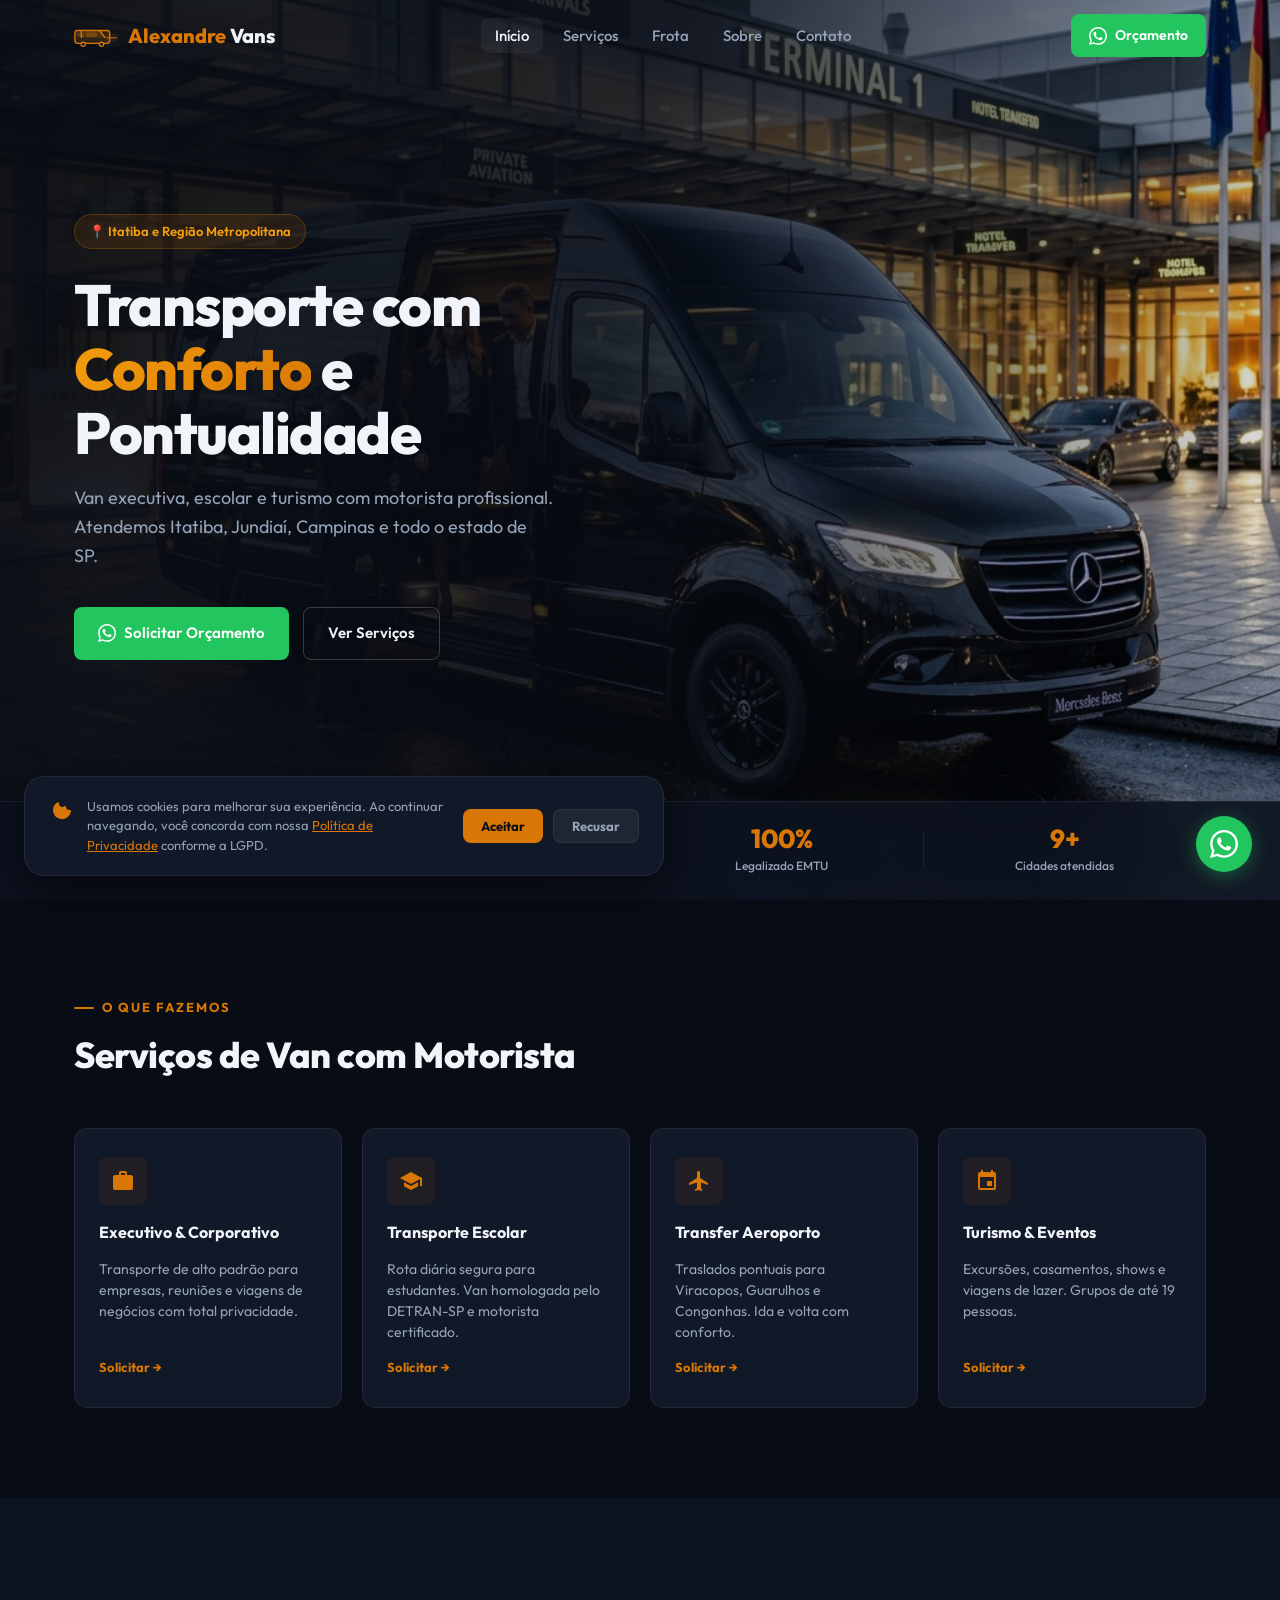
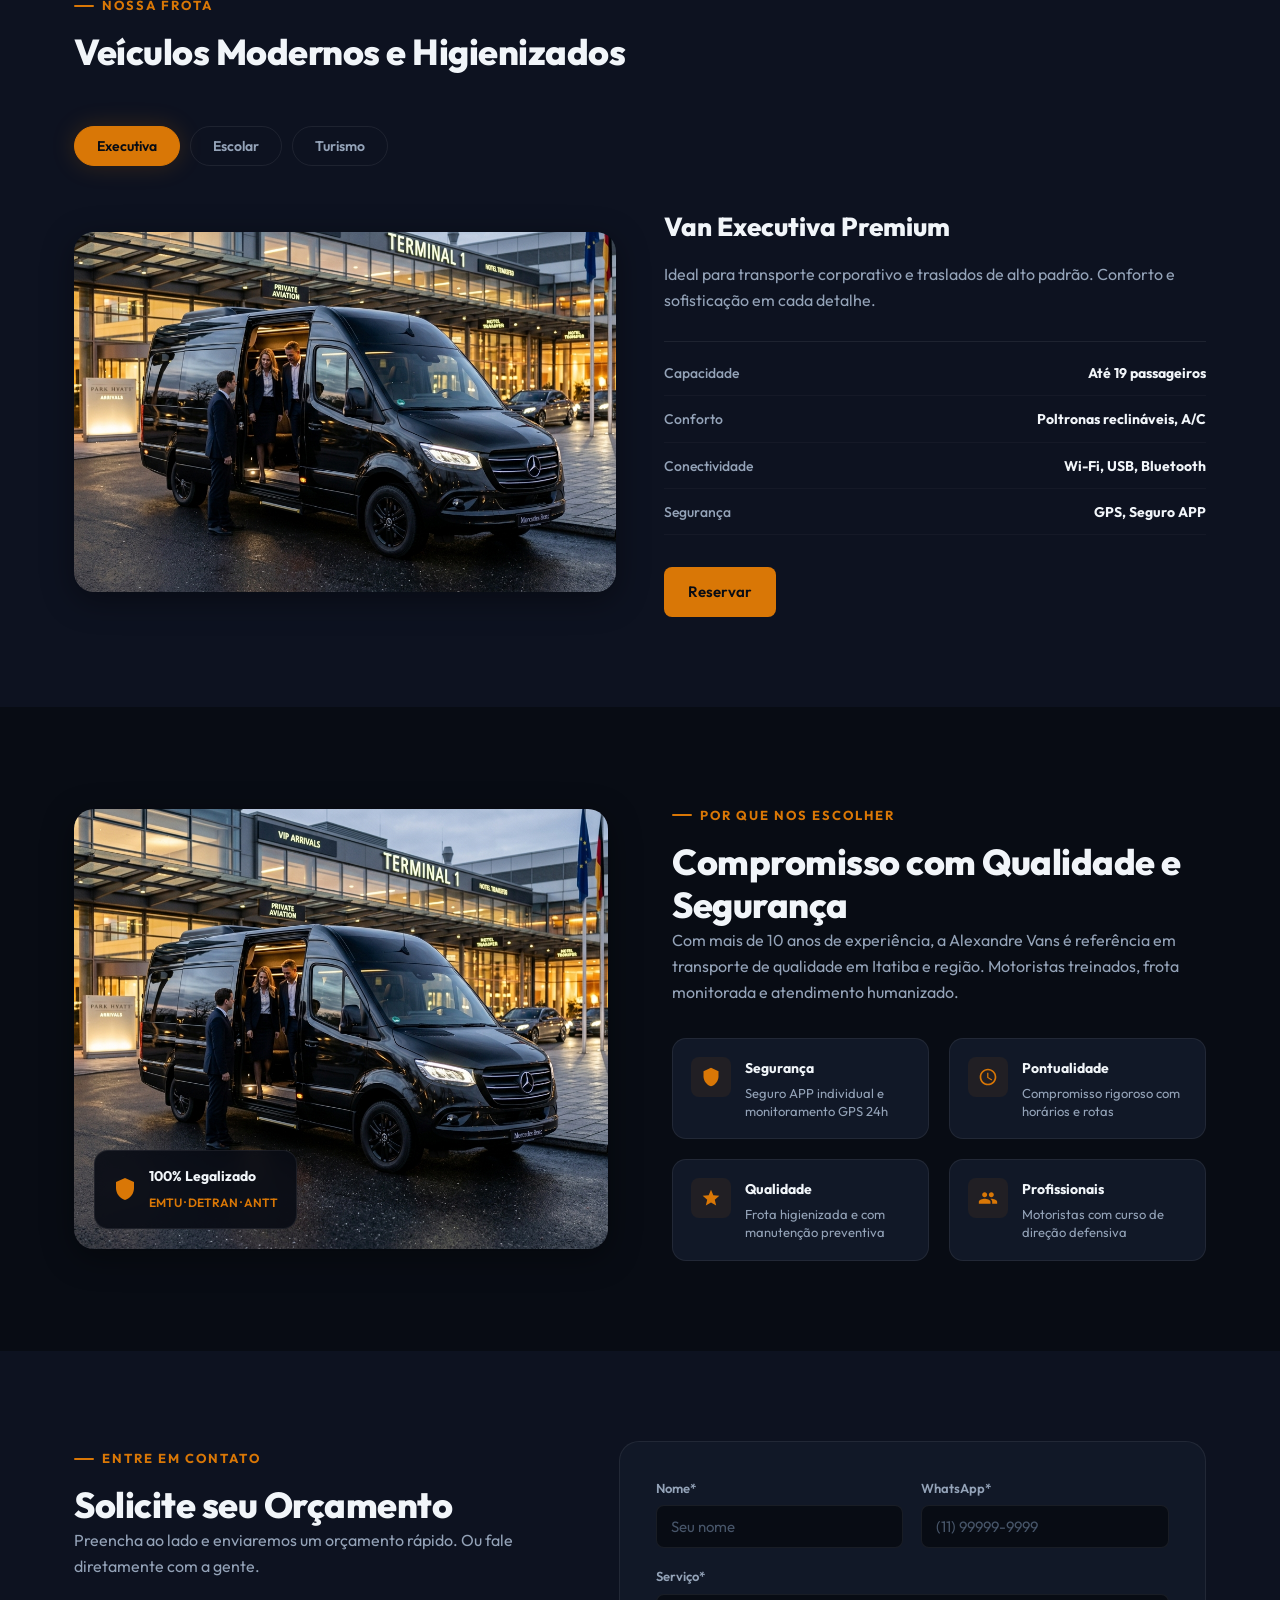
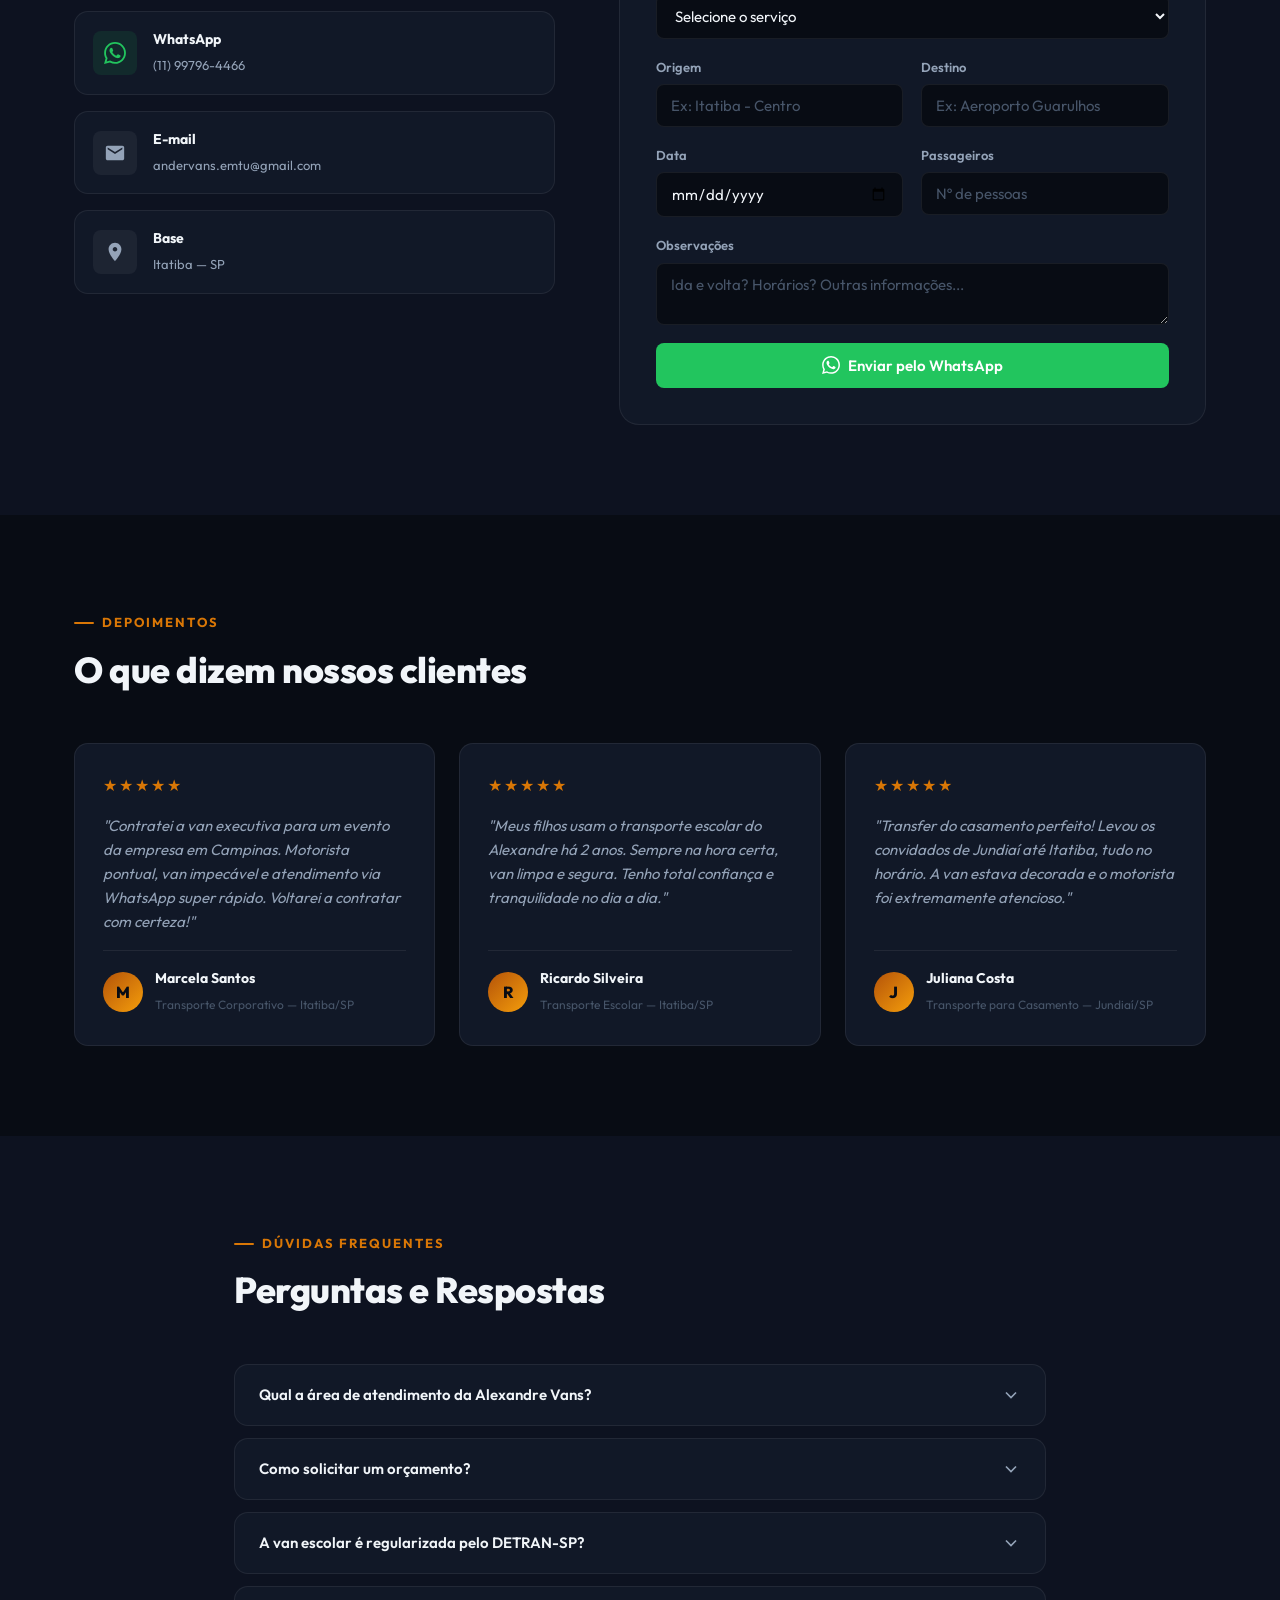
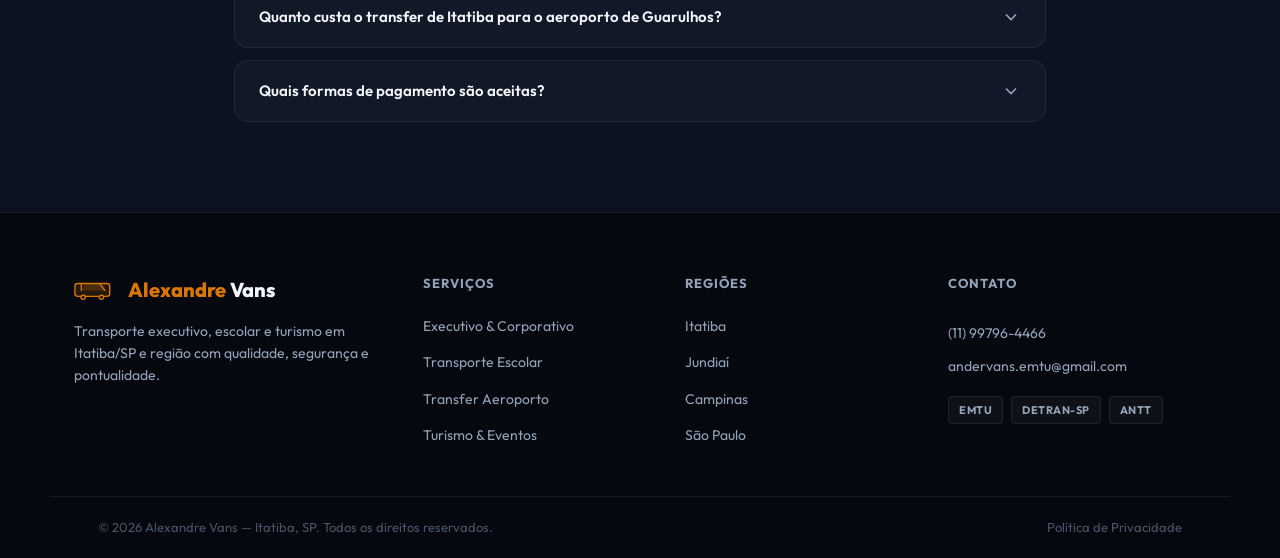
==== index.html @ 9be7e121 "feat: launch Alexandre Vans website - Premium dark design with glassmorphism header - Mobile drawer " ====
<!DOCTYPE html>
<html lang="pt-BR">
<head>
    <meta charset="UTF-8">
    <meta name="viewport" content="width=device-width, initial-scale=1.0">
    <meta name="description" content="Aluguel de vans em Itatiba SP com motorista. Transporte executivo, traslados para aeroportos, eventos e transporte escolar. Pontualidade e segurança garantidas. Orçamento via WhatsApp!">
    <meta name="keywords" content="aluguel de vans itatiba, transporte executivo itatiba, van escolar itatiba, traslado aeroporto itatiba, fretamento vans itatiba sp, van para eventos itatiba, transporte universitário itatiba">
    <meta name="author" content="Alexandre Vans - Itatiba SP">
    <meta name="robots" content="index, follow">
    <meta name="theme-color" content="#0b0f19">

    <!-- Favicon -->
    <link rel="icon" type="image/svg+xml" href="favicon.svg">
    <link rel="alternate icon" href="favicon.svg">
    <link rel="apple-touch-icon" href="favicon.svg">

    <!-- Canonical -->
    <link rel="canonical" href="https://www.alexandrevans.com.br/">

    <!-- Open Graph -->
    <meta property="og:type" content="website">
    <meta property="og:url" content="https://www.alexandrevans.com.br/">
    <meta property="og:title" content="Alexandre Vans | Transporte Executivo, Escolar e Turismo em Itatiba SP">
    <meta property="og:description" content="Aluguel de vans com motorista em Itatiba e região. Executivo, escolar e turismo. Frota moderna, pontualidade e total segurança.">
    <meta property="og:image" content="https://www.alexandrevans.com.br/images/van_executiva.png">
    <meta property="og:locale" content="pt_BR">

    <!-- Twitter Card -->
    <meta name="twitter:card" content="summary_large_image">
    <meta name="twitter:title" content="Alexandre Vans | Transporte em Itatiba SP">
    <meta name="twitter:description" content="Aluguel de vans com motorista para executivo, escolar e turismo em Itatiba/SP.">
    <meta name="twitter:image" content="https://www.alexandrevans.com.br/images/van_executiva.png">

    <title>Alexandre Vans | Transporte Executivo, Escolar e Turismo em Itatiba SP</title>

    <!-- Google Fonts -->
    <link rel="preconnect" href="https://fonts.googleapis.com">
    <link rel="preconnect" href="https://fonts.gstatic.com" crossorigin>
    <link href="https://fonts.googleapis.com/css2?family=Outfit:wght@300;400;500;600;700;800&display=swap" rel="stylesheet">

    <link rel="stylesheet" href="style.css">

    <!-- SEO: LocalBusiness + Service Schema -->
    <script type="application/ld+json">
    {
      "@context": "https://schema.org",
      "@graph": [
        {
          "@type": "LocalBusiness",
          "@id": "https://www.alexandrevans.com.br/#business",
          "name": "Alexandre Vans",
          "legalName": "Alexandre Vans - Transporte Executivo e Escolar",
          "image": "https://www.alexandrevans.com.br/images/van_executiva.png",
          "logo": "https://www.alexandrevans.com.br/images/van_executiva.png",
          "telephone": "+5511997964466",
          "email": "andervans.emtu@gmail.com",
          "url": "https://www.alexandrevans.com.br",
          "priceRange": "$$",
          "currenciesAccepted": "BRL",
          "paymentAccepted": "Cash, PIX, Credit Card",
          "address": {
            "@type": "PostalAddress",
            "streetAddress": "Centro",
            "addressLocality": "Itatiba",
            "addressRegion": "SP",
            "postalCode": "13250-000",
            "addressCountry": "BR"
          },
          "geo": {
            "@type": "GeoCoordinates",
            "latitude": -23.0039,
            "longitude": -46.8407
          },
          "openingHoursSpecification": [{
            "@type": "OpeningHoursSpecification",
            "dayOfWeek": ["Monday","Tuesday","Wednesday","Thursday","Friday","Saturday","Sunday"],
            "opens": "00:00",
            "closes": "23:59"
          }],
          "areaServed": [
            {"@type": "City", "name": "Itatiba", "sameAs": "https://www.wikidata.org/wiki/Q1145174"},
            {"@type": "City", "name": "Jundiaí"},
            {"@type": "City", "name": "Louveira"},
            {"@type": "City", "name": "Vinhedo"},
            {"@type": "City", "name": "Valinhos"},
            {"@type": "City", "name": "Campinas"},
            {"@type": "City", "name": "Atibaia"},
            {"@type": "City", "name": "Bragança Paulista"},
            {"@type": "City", "name": "São Paulo"}
          ],
          "hasOfferCatalog": {
            "@type": "OfferCatalog",
            "name": "Serviços de Van com Motorista",
            "itemListElement": [
              {"@type": "Offer", "itemOffered": {"@type": "Service", "name": "Transporte Executivo e Corporativo em Itatiba SP"}},
              {"@type": "Offer", "itemOffered": {"@type": "Service", "name": "Transporte Escolar em Itatiba SP"}},
              {"@type": "Offer", "itemOffered": {"@type": "Service", "name": "Transfer para Aeroporto Viracopos, Guarulhos e Congonhas"}},
              {"@type": "Offer", "itemOffered": {"@type": "Service", "name": "Fretamento de Van para Turismo e Excursões"}},
              {"@type": "Offer", "itemOffered": {"@type": "Service", "name": "Van para Eventos, Shows e Casamentos"}}
            ]
          },
          "description": "Alexandre Vans oferece aluguel de vans com motorista em Itatiba/SP e região. Especializado em transporte executivo corporativo, transporte escolar, traslados para aeroportos de Viracopos, Guarulhos e Congonhas, turismo e eventos.",
          "sameAs": [
            "https://www.instagram.com/alexandrevans",
            "https://wa.me/5511997964466"
          ]
        },
        {
          "@type": "FAQPage",
          "mainEntity": [
            {
              "@type": "Question",
              "name": "Qual a área de atendimento da Alexandre Vans?",
              "acceptedAnswer": {"@type": "Answer", "text": "Atendemos Itatiba, Jundiaí, Louveira, Vinhedo, Valinhos, Campinas, Atibaia, Bragança Paulista, São Paulo e região metropolitana."}
            },
            {
              "@type": "Question",
              "name": "Como solicitar orçamento para aluguel de van em Itatiba?",
              "acceptedAnswer": {"@type": "Answer", "text": "Você pode solicitar um orçamento diretamente pelo WhatsApp (11) 99796-4466 ou pelo formulário do site, disponível 24 horas por dia."}
            },
            {
              "@type": "Question",
              "name": "A Alexandre Vans oferece transporte escolar em Itatiba?",
              "acceptedAnswer": {"@type": "Answer", "text": "Sim, oferecemos transporte escolar diário em Itatiba com vans homologadas pelo DETRAN-SP e motoristas certificados para condução de escolares."}
            }
          ]
        }
      ]
    }
    </script>
</head>
<body>

    <!-- Header -->
    <header class="header" id="header">
        <div class="container header-container">

            <!-- Logo com ícone de van -->
            <a href="#inicio" class="logo" id="logo-link">
                <svg class="logo-van-icon" viewBox="0 0 48 24" fill="none" xmlns="http://www.w3.org/2000/svg">
                    <rect x="1" y="6" width="38" height="14" rx="3" fill="currentColor" opacity="0.15"/>
                    <rect x="1" y="6" width="38" height="14" rx="3" stroke="currentColor" stroke-width="1.5"/>
                    <path d="M28 6L34 14H8L12 6H28Z" fill="currentColor" opacity="0.2"/>
                    <path d="M28 6L34 14" stroke="currentColor" stroke-width="1.5"/>
                    <line x1="8" y1="14" x2="8" y2="6" stroke="currentColor" stroke-width="1.5"/>
                    <rect x="3" y="8" width="8" height="5" rx="1" fill="currentColor" opacity="0.3"/>
                    <rect x="13" y="8" width="12" height="5" rx="1" fill="currentColor" opacity="0.3"/>
                    <circle cx="10" cy="21" r="3" fill="currentColor"/>
                    <circle cx="10" cy="21" r="1.5" fill="#0b0f19"/>
                    <circle cx="30" cy="21" r="3" fill="currentColor"/>
                    <circle cx="30" cy="21" r="1.5" fill="#0b0f19"/>
                    <rect x="35" y="10" width="12" height="8" rx="2" fill="currentColor" opacity="0.1" stroke="currentColor" stroke-width="1.5"/>
                    <path d="M35 14h12" stroke="currentColor" stroke-width="1"/>
                </svg>
                <span class="logo-text"><span class="logo-accent">Alexandre</span> Vans</span>
            </a>

            <!-- Desktop Nav -->
            <nav class="nav" id="main-nav" aria-label="Navegação principal">
                <ul class="nav-list">
                    <li><a href="#inicio" class="nav-link">Início</a></li>
                    <li><a href="#servicos" class="nav-link">Serviços</a></li>
                    <li><a href="#frota" class="nav-link">Frota</a></li>
                    <li><a href="#sobre" class="nav-link">Sobre</a></li>
                    <li><a href="#contato" class="nav-link">Contato</a></li>
                </ul>
            </nav>

            <div class="header-actions">
                <a href="https://wa.me/5511997964466" class="btn btn-whatsapp header-whatsapp" target="_blank" rel="noopener">
                    <svg viewBox="0 0 24 24" fill="currentColor"><path d="M.057 24l1.687-6.163c-1.041-1.804-1.588-3.849-1.587-5.946.003-6.556 5.338-11.891 11.893-11.891 3.181.001 6.167 1.24 8.413 3.488 2.245 2.248 3.481 5.236 3.48 8.414-.003 6.557-5.338 11.892-11.893 11.892-1.99-.001-3.951-.5-5.688-1.448L.057 24zm6.597-3.807c1.676.995 3.276 1.591 5.392 1.592 5.448 0 9.886-4.434 9.889-9.885.002-5.462-4.415-9.89-9.881-9.892-5.452 0-9.887 4.434-9.889 9.884-.001 2.225.651 3.891 1.746 5.634l-.999 3.648 3.742-.981zm11.387-5.464c-.074-.124-.272-.198-.57-.347-.297-.149-1.758-.868-2.031-.967-.272-.099-.47-.149-.669.149-.198.297-.768.967-.941 1.165-.173.198-.347.223-.644.074-.297-.149-1.255-.462-2.39-1.475-.883-.788-1.48-1.761-1.653-2.059-.173-.297-.018-.458.13-.606.134-.133.297-.347.446-.521.151-.172.2-.296.3-.495.099-.198.05-.372-.025-.521-.075-.148-.669-1.611-.916-2.206-.242-.579-.487-.501-.669-.51l-.57-.01c-.198 0-.52.074-.792.372s-1.04 1.016-1.04 2.479 1.065 2.876 1.213 3.074c.149.198 2.095 3.2 5.076 4.487.709.306 1.263.489 1.694.626.712.226 1.36.194 1.872.118.571-.085 1.758-.719 2.006-1.413.248-.695.248-1.29.173-1.414z"/></svg>
                    Orçamento
                </a>
                <button class="menu-toggle" id="menu-toggle" aria-label="Abrir menu" aria-expanded="false">
                    <span></span><span></span><span></span>
                </button>
            </div>
        </div>
    </header>

    <!-- Mobile Nav Drawer -->
    <div class="mobile-nav-drawer" id="mobile-drawer" aria-hidden="true">
        <div class="mobile-nav-inner">
            <div class="mobile-nav-header">
                <span class="logo-text"><span class="logo-accent">Alexandre</span> Vans</span>
                <button class="drawer-close" id="drawer-close" aria-label="Fechar menu">
                    <svg viewBox="0 0 24 24" fill="none" stroke="currentColor" stroke-width="2"><path d="M18 6L6 18M6 6l12 12"/></svg>
                </button>
            </div>
            <nav>
                <ul class="mobile-nav-list">
                    <li><a href="#inicio" class="mobile-nav-link">Início</a></li>
                    <li><a href="#servicos" class="mobile-nav-link">Serviços</a></li>
                    <li><a href="#frota" class="mobile-nav-link">Frota</a></li>
                    <li><a href="#sobre" class="mobile-nav-link">Sobre</a></li>
                    <li><a href="#contato" class="mobile-nav-link">Contato</a></li>
                </ul>
            </nav>
            <a href="https://wa.me/5511997964466" class="btn btn-whatsapp mobile-whatsapp-btn" target="_blank" rel="noopener">
                <svg viewBox="0 0 24 24" fill="currentColor"><path d="M.057 24l1.687-6.163c-1.041-1.804-1.588-3.849-1.587-5.946.003-6.556 5.338-11.891 11.893-11.891 3.181.001 6.167 1.24 8.413 3.488 2.245 2.248 3.481 5.236 3.48 8.414-.003 6.557-5.338 11.892-11.893 11.892-1.99-.001-3.951-.5-5.688-1.448L.057 24zm6.597-3.807c1.676.995 3.276 1.591 5.392 1.592 5.448 0 9.886-4.434 9.889-9.885.002-5.462-4.415-9.89-9.881-9.892-5.452 0-9.887 4.434-9.889 9.884-.001 2.225.651 3.891 1.746 5.634l-.999 3.648 3.742-.981zm11.387-5.464c-.074-.124-.272-.198-.57-.347-.297-.149-1.758-.868-2.031-.967-.272-.099-.47-.149-.669.149-.198.297-.768.967-.941 1.165-.173.198-.347.223-.644.074-.297-.149-1.255-.462-2.39-1.475-.883-.788-1.48-1.761-1.653-2.059-.173-.297-.018-.458.13-.606.134-.133.297-.347.446-.521.151-.172.2-.296.3-.495.099-.198.05-.372-.025-.521-.075-.148-.669-1.611-.916-2.206-.242-.579-.487-.501-.669-.51l-.57-.01c-.198 0-.52.074-.792.372s-1.04 1.016-1.04 2.479 1.065 2.876 1.213 3.074c.149.198 2.095 3.2 5.076 4.487.709.306 1.263.489 1.694.626.712.226 1.36.194 1.872.118.571-.085 1.758-.719 2.006-1.413.248-.695.248-1.29.173-1.414z"/></svg>
                Falar no WhatsApp
            </a>
        </div>
    </div>
    <div class="mobile-nav-overlay" id="mobile-overlay"></div>

    <main>
        <!-- Hero -->
        <section id="inicio" class="hero-section">
            <div class="hero-bg-overlay"></div>
            <div class="container hero-container">
                <div class="hero-content reveal">
                    <span class="hero-badge">📍 Itatiba e Região Metropolitana</span>
                    <h1 class="hero-title">Transporte com <span class="highlight">Conforto</span> e Pontualidade</h1>
                    <p class="hero-subtitle">Van executiva, escolar e turismo com motorista profissional. Atendemos Itatiba, Jundiaí, Campinas e todo o estado de SP.</p>
                    <div class="hero-actions">
                        <a href="https://wa.me/5511997964466" class="btn btn-whatsapp" target="_blank" rel="noopener">
                            <svg viewBox="0 0 24 24" fill="currentColor"><path d="M.057 24l1.687-6.163c-1.041-1.804-1.588-3.849-1.587-5.946.003-6.556 5.338-11.891 11.893-11.891 3.181.001 6.167 1.24 8.413 3.488 2.245 2.248 3.481 5.236 3.48 8.414-.003 6.557-5.338 11.892-11.893 11.892-1.99-.001-3.951-.5-5.688-1.448L.057 24zm6.597-3.807c1.676.995 3.276 1.591 5.392 1.592 5.448 0 9.886-4.434 9.889-9.885.002-5.462-4.415-9.89-9.881-9.892-5.452 0-9.887 4.434-9.889 9.884-.001 2.225.651 3.891 1.746 5.634l-.999 3.648 3.742-.981zm11.387-5.464c-.074-.124-.272-.198-.57-.347-.297-.149-1.758-.868-2.031-.967-.272-.099-.47-.149-.669.149-.198.297-.768.967-.941 1.165-.173.198-.347.223-.644.074-.297-.149-1.255-.462-2.39-1.475-.883-.788-1.48-1.761-1.653-2.059-.173-.297-.018-.458.13-.606.134-.133.297-.347.446-.521.151-.172.2-.296.3-.495.099-.198.05-.372-.025-.521-.075-.148-.669-1.611-.916-2.206-.242-.579-.487-.501-.669-.51l-.57-.01c-.198 0-.52.074-.792.372s-1.04 1.016-1.04 2.479 1.065 2.876 1.213 3.074c.149.198 2.095 3.2 5.076 4.487.709.306 1.263.489 1.694.626.712.226 1.36.194 1.872.118.571-.085 1.758-.719 2.006-1.413.248-.695.248-1.29.173-1.414z"/></svg>
                            Solicitar Orçamento
                        </a>
                        <a href="#servicos" class="btn btn-outline">Ver Serviços</a>
                    </div>
                </div>
            </div>
            <!-- Stats Bar -->
            <div class="stats-bar">
                <div class="container stats-container">
                    <div class="stat-item">
                        <span class="stat-num">10+</span>
                        <span class="stat-label">Anos de experiência</span>
                    </div>
                    <div class="stat-divider"></div>
                    <div class="stat-item">
                        <span class="stat-num">24h</span>
                        <span class="stat-label">Atendimento</span>
                    </div>
                    <div class="stat-divider"></div>
                    <div class="stat-item">
                        <span class="stat-num">100%</span>
                        <span class="stat-label">Legalizado EMTU</span>
                    </div>
                    <div class="stat-divider"></div>
                    <div class="stat-item">
                        <span class="stat-num">9+</span>
                        <span class="stat-label">Cidades atendidas</span>
                    </div>
                </div>
            </div>
        </section>

        <!-- Services -->
        <section id="servicos" class="section-padding">
            <div class="container">
                <div class="section-header reveal">
                    <span class="section-tag">O que fazemos</span>
                    <h2 class="section-title">Serviços de Van com Motorista</h2>
                </div>
                <div class="services-grid">
                    <div class="service-card reveal">
                        <div class="service-icon">
                            <svg viewBox="0 0 24 24" fill="currentColor"><path d="M20 6h-4V4c0-1.11-.89-2-2-2h-4c-1.11 0-2 .89-2 2v2H4c-1.11 0-2 .89-2 2v11c0 1.11.89 2 2 2h16c1.11 0 2-.89 2-2V8c0-1.11-.89-2-2-2zm-6 0h-4V4h4v2z"/></svg>
                        </div>
                        <h3>Executivo &amp; Corporativo</h3>
                        <p>Transporte de alto padrão para empresas, reuniões e viagens de negócios com total privacidade.</p>
                        <a href="#contato" class="service-link" data-service="Executivo">Solicitar →</a>
                    </div>
                    <div class="service-card reveal" style="--delay: 0.1s">
                        <div class="service-icon">
                            <svg viewBox="0 0 24 24" fill="currentColor"><path d="M12 3L1 9l11 6 9-4.91V17h2V9L12 3zM5 13.18v4L12 21l7-3.82v-4L12 17l-7-3.82z"/></svg>
                        </div>
                        <h3>Transporte Escolar</h3>
                        <p>Rota diária segura para estudantes. Van homologada pelo DETRAN-SP e motorista certificado.</p>
                        <a href="#contato" class="service-link" data-service="Escolar">Solicitar →</a>
                    </div>
                    <div class="service-card reveal" style="--delay: 0.2s">
                        <div class="service-icon">
                            <svg viewBox="0 0 24 24" fill="currentColor"><path d="M21 16v-2l-8-5V3.5c0-.83-.67-1.5-1.5-1.5S10 2.67 10 3.5V9l-8 5v2l8-2.5V19l-2 1.5V22l3.5-1 3.5 1v-1.5L14 19v-5.5l7 2.5z"/></svg>
                        </div>
                        <h3>Transfer Aeroporto</h3>
                        <p>Traslados pontuais para Viracopos, Guarulhos e Congonhas. Ida e volta com conforto.</p>
                        <a href="#contato" class="service-link" data-service="Traslado">Solicitar →</a>
                    </div>
                    <div class="service-card reveal" style="--delay: 0.3s">
                        <div class="service-icon">
                            <svg viewBox="0 0 24 24" fill="currentColor"><path d="M17 12h-5v5h5v-5zM16 1v2H8V1H6v2H5c-1.11 0-1.99.9-1.99 2L3 19c0 1.1.89 2 2 2h14c1.1 0 2-.9 2-2V5c0-1.1-.9-2-2-2h-1V1h-2zm3 18H5V8h14v11z"/></svg>
                        </div>
                        <h3>Turismo &amp; Eventos</h3>
                        <p>Excursões, casamentos, shows e viagens de lazer. Grupos de até 19 pessoas.</p>
                        <a href="#contato" class="service-link" data-service="Turismo">Solicitar →</a>
                    </div>
                </div>
            </div>
        </section>

        <!-- Fleet Section -->
        <section id="frota" class="section-padding section-alt">
            <div class="container">
                <div class="section-header reveal">
                    <span class="section-tag">Nossa Frota</span>
                    <h2 class="section-title">Veículos Modernos e Higienizados</h2>
                </div>

                <div class="fleet-tabs reveal">
                    <button class="tab-btn active" data-target="executiva">Executiva</button>
                    <button class="tab-btn" data-target="escolar">Escolar</button>
                    <button class="tab-btn" data-target="turismo">Turismo</button>
                </div>

                <div class="fleet-panels">
                    <div class="fleet-panel active" id="fleet-executiva">
                        <div class="fleet-panel-img">
                            <img src="images/van_executiva.png" alt="Van Executiva Premium Alexandre Vans" loading="lazy">
                        </div>
                        <div class="fleet-panel-info">
                            <h3>Van Executiva Premium</h3>
                            <p>Ideal para transporte corporativo e traslados de alto padrão. Conforto e sofisticação em cada detalhe.</p>
                            <ul class="fleet-specs">
                                <li><span>Capacidade</span><strong>Até 19 passageiros</strong></li>
                                <li><span>Conforto</span><strong>Poltronas reclináveis, A/C</strong></li>
                                <li><span>Conectividade</span><strong>Wi-Fi, USB, Bluetooth</strong></li>
                                <li><span>Segurança</span><strong>GPS, Seguro APP</strong></li>
                            </ul>
                            <a href="#contato" class="btn btn-primary fleet-cta" data-fill-service="Executivo">Reservar</a>
                        </div>
                    </div>
                    <div class="fleet-panel" id="fleet-escolar">
                        <div class="fleet-panel-img">
                            <img src="images/van_escolar.png" alt="Van Escolar Alexandre Vans Itatiba" loading="lazy">
                        </div>
                        <div class="fleet-panel-info">
                            <h3>Van Escolar Homologada</h3>
                            <p>Transporte diário de alunos com total segurança. Vistoria semestral aprovada pelo DETRAN-SP.</p>
                            <ul class="fleet-specs">
                                <li><span>Capacidade</span><strong>Até 20 alunos</strong></li>
                                <li><span>Regulamentação</span><strong>DETRAN-SP aprovado</strong></li>
                                <li><span>Segurança</span><strong>Cinto individual, A/C</strong></li>
                                <li><span>Motorista</span><strong>Certificado escolar</strong></li>
                            </ul>
                            <a href="#contato" class="btn btn-primary fleet-cta" data-fill-service="Escolar">Contratar Rota</a>
                        </div>
                    </div>
                    <div class="fleet-panel" id="fleet-turismo">
                        <div class="fleet-panel-img">
                            <img src="images/van_turismo.png" alt="Van de Turismo Alexandre Vans" loading="lazy">
                        </div>
                        <div class="fleet-panel-info">
                            <h3>Van de Turismo e Lazer</h3>
                            <p>Para excursões e viagens em família ou grupo. Porta-malas amplo e interior confortável.</p>
                            <ul class="fleet-specs">
                                <li><span>Capacidade</span><strong>Até 19 passageiros</strong></li>
                                <li><span>Bagagem</span><strong>Porta-malas estendido</strong></li>
                                <li><span>Conforto</span><strong>Bancos reclináveis</strong></li>
                                <li><span>Rota</span><strong>Rodovias interestaduais</strong></li>
                            </ul>
                            <a href="#contato" class="btn btn-primary fleet-cta" data-fill-service="Turismo">Orçar Viagem</a>
                        </div>
                    </div>
                </div>
            </div>
        </section>

        <!-- About / Differentials -->
        <section id="sobre" class="section-padding">
            <div class="container about-container">
                <div class="about-image reveal">
                    <img src="images/van_executiva.png" alt="Alexandre Vans - Transporte Itatiba SP" loading="lazy">
                    <div class="about-badge">
                        <svg viewBox="0 0 24 24" fill="currentColor"><path d="M12 1L3 5v6c0 5.55 3.84 10.74 9 12 5.16-1.26 9-6.45 9-12V5l-9-4z"/></svg>
                        <div>
                            <strong>100% Legalizado</strong>
                            <span>EMTU · DETRAN · ANTT</span>
                        </div>
                    </div>
                </div>
                <div class="about-content reveal">
                    <span class="section-tag">Por que nos escolher</span>
                    <h2 class="section-title">Compromisso com Qualidade e Segurança</h2>
                    <p>Com mais de 10 anos de experiência, a Alexandre Vans é referência em transporte de qualidade em Itatiba e região. Motoristas treinados, frota monitorada e atendimento humanizado.</p>

                    <div class="diff-grid">
                        <div class="diff-item">
                            <div class="diff-icon">
                                <svg viewBox="0 0 24 24" fill="currentColor"><path d="M12 1L3 5v6c0 5.55 3.84 10.74 9 12 5.16-1.26 9-6.45 9-12V5l-9-4z"/></svg>
                            </div>
                            <div>
                                <h4>Segurança</h4>
                                <p>Seguro APP individual e monitoramento GPS 24h</p>
                            </div>
                        </div>
                        <div class="diff-item">
                            <div class="diff-icon">
                                <svg viewBox="0 0 24 24" fill="currentColor"><path d="M12 2C6.48 2 2 6.48 2 12s4.48 10 10 10 10-4.48 10-10S17.52 2 12 2zm0 18c-4.41 0-8-3.59-8-8s3.59-8 8-8 8 3.59 8 8-3.59 8-8 8zm.5-13H11v6l5.25 3.15.75-1.23-4.5-2.67V7z"/></svg>
                            </div>
                            <div>
                                <h4>Pontualidade</h4>
                                <p>Compromisso rigoroso com horários e rotas</p>
                            </div>
                        </div>
                        <div class="diff-item">
                            <div class="diff-icon">
                                <svg viewBox="0 0 24 24" fill="currentColor"><path d="M12 17.27L18.18 21l-1.64-7.03L22 9.24l-7.19-.61L12 2 9.19 8.63 2 9.24l5.46 4.73L5.82 21z"/></svg>
                            </div>
                            <div>
                                <h4>Qualidade</h4>
                                <p>Frota higienizada e com manutenção preventiva</p>
                            </div>
                        </div>
                        <div class="diff-item">
                            <div class="diff-icon">
                                <svg viewBox="0 0 24 24" fill="currentColor"><path d="M16 11c1.66 0 2.99-1.34 2.99-3S17.66 5 16 5c-1.66 0-3 1.34-3 3s1.34 3 3 3zm-8 0c1.66 0 2.99-1.34 2.99-3S9.66 5 8 5C6.34 5 5 6.34 5 8s1.34 3 3 3zm0 2c-2.33 0-7 1.17-7 3.5V19h14v-2.5c0-2.33-4.67-3.5-7-3.5zm8 0c-.29 0-.62.02-.97.05 1.16.84 1.97 1.97 1.97 3.45V19h6v-2.5c0-2.33-4.67-3.5-7-3.5z"/></svg>
                            </div>
                            <div>
                                <h4>Profissionais</h4>
                                <p>Motoristas com curso de direção defensiva</p>
                            </div>
                        </div>
                    </div>
                </div>
            </div>
        </section>

        <!-- Contact / Quote Form -->
        <section id="contato" class="section-padding section-alt">
            <div class="container contact-container">
                <div class="contact-info reveal">
                    <span class="section-tag">Entre em contato</span>
                    <h2 class="section-title">Solicite seu Orçamento</h2>
                    <p>Preencha ao lado e enviaremos um orçamento rápido. Ou fale diretamente com a gente.</p>

                    <div class="contact-items">
                        <a href="https://wa.me/5511997964466" class="contact-item-link" target="_blank" rel="noopener">
                            <div class="contact-item">
                                <div class="contact-icon whatsapp-icon">
                                    <svg viewBox="0 0 24 24" fill="currentColor"><path d="M.057 24l1.687-6.163c-1.041-1.804-1.588-3.849-1.587-5.946.003-6.556 5.338-11.891 11.893-11.891 3.181.001 6.167 1.24 8.413 3.488 2.245 2.248 3.481 5.236 3.48 8.414-.003 6.557-5.338 11.892-11.893 11.892-1.99-.001-3.951-.5-5.688-1.448L.057 24zm6.597-3.807c1.676.995 3.276 1.591 5.392 1.592 5.448 0 9.886-4.434 9.889-9.885.002-5.462-4.415-9.89-9.881-9.892-5.452 0-9.887 4.434-9.889 9.884-.001 2.225.651 3.891 1.746 5.634l-.999 3.648 3.742-.981zm11.387-5.464c-.074-.124-.272-.198-.57-.347-.297-.149-1.758-.868-2.031-.967-.272-.099-.47-.149-.669.149-.198.297-.768.967-.941 1.165-.173.198-.347.223-.644.074-.297-.149-1.255-.462-2.39-1.475-.883-.788-1.48-1.761-1.653-2.059-.173-.297-.018-.458.13-.606.134-.133.297-.347.446-.521.151-.172.2-.296.3-.495.099-.198.05-.372-.025-.521-.075-.148-.669-1.611-.916-2.206-.242-.579-.487-.501-.669-.51l-.57-.01c-.198 0-.52.074-.792.372s-1.04 1.016-1.04 2.479 1.065 2.876 1.213 3.074c.149.198 2.095 3.2 5.076 4.487.709.306 1.263.489 1.694.626.712.226 1.36.194 1.872.118.571-.085 1.758-.719 2.006-1.413.248-.695.248-1.29.173-1.414z"/></svg>
                                </div>
                                <div>
                                    <strong>WhatsApp</strong>
                                    <span>(11) 99796-4466</span>
                                </div>
                            </div>
                        </a>
                        <a href="mailto:andervans.emtu@gmail.com" class="contact-item-link">
                            <div class="contact-item">
                                <div class="contact-icon">
                                    <svg viewBox="0 0 24 24" fill="currentColor"><path d="M20 4H4c-1.1 0-2 .9-2 2v12c0 1.1.9 2 2 2h16c1.1 0 2-.9 2-2V6c0-1.1-.9-2-2-2zm0 4l-8 5-8-5V6l8 5 8-5v2z"/></svg>
                                </div>
                                <div>
                                    <strong>E-mail</strong>
                                    <span>andervans.emtu@gmail.com</span>
                                </div>
                            </div>
                        </a>
                        <div class="contact-item">
                            <div class="contact-icon">
                                <svg viewBox="0 0 24 24" fill="currentColor"><path d="M12 2C8.13 2 5 5.13 5 9c0 5.25 7 13 7 13s7-7.75 7-13c0-3.87-3.13-7-7-7zm0 9.5c-1.38 0-2.5-1.12-2.5-2.5s1.12-2.5 2.5-2.5 2.5 1.12 2.5 2.5-1.12 2.5-2.5 2.5z"/></svg>
                            </div>
                            <div>
                                <strong>Base</strong>
                                <span>Itatiba — SP</span>
                            </div>
                        </div>
                    </div>
                </div>

                <form id="quote-form" class="contact-form reveal">
                    <div class="form-row">
                        <div class="form-group">
                            <label for="form-name">Nome*</label>
                            <input type="text" id="form-name" placeholder="Seu nome" required>
                        </div>
                        <div class="form-group">
                            <label for="form-phone">WhatsApp*</label>
                            <input type="tel" id="form-phone" placeholder="(11) 99999-9999" required>
                        </div>
                    </div>
                    <div class="form-group">
                        <label for="form-service">Serviço*</label>
                        <select id="form-service" required>
                            <option value="" disabled selected>Selecione o serviço</option>
                            <option value="Executivo">Transporte Executivo / Corporativo</option>
                            <option value="Escolar">Transporte Escolar</option>
                            <option value="Traslado">Transfer para Aeroporto</option>
                            <option value="Turismo">Viagem / Turismo</option>
                            <option value="Eventos">Eventos / Casamentos</option>
                            <option value="Outro">Outro</option>
                        </select>
                    </div>
                    <div class="form-row">
                        <div class="form-group">
                            <label for="form-origin">Origem</label>
                            <input type="text" id="form-origin" placeholder="Ex: Itatiba - Centro">
                        </div>
                        <div class="form-group">
                            <label for="form-destination">Destino</label>
                            <input type="text" id="form-destination" placeholder="Ex: Aeroporto Guarulhos">
                        </div>
                    </div>
                    <div class="form-row">
                        <div class="form-group">
                            <label for="form-date">Data</label>
                            <input type="date" id="form-date">
                        </div>
                        <div class="form-group">
                            <label for="form-passengers">Passageiros</label>
                            <input type="number" id="form-passengers" min="1" max="50" placeholder="Nº de pessoas">
                        </div>
                    </div>
                    <div class="form-group">
                        <label for="form-message">Observações</label>
                        <textarea id="form-message" rows="2" placeholder="Ida e volta? Horários? Outras informações..."></textarea>
                    </div>
                    <button type="submit" class="btn btn-whatsapp btn-block">
                        <svg viewBox="0 0 24 24" fill="currentColor"><path d="M.057 24l1.687-6.163c-1.041-1.804-1.588-3.849-1.587-5.946.003-6.556 5.338-11.891 11.893-11.891 3.181.001 6.167 1.24 8.413 3.488 2.245 2.248 3.481 5.236 3.48 8.414-.003 6.557-5.338 11.892-11.893 11.892-1.99-.001-3.951-.5-5.688-1.448L.057 24zm6.597-3.807c1.676.995 3.276 1.591 5.392 1.592 5.448 0 9.886-4.434 9.889-9.885.002-5.462-4.415-9.89-9.881-9.892-5.452 0-9.887 4.434-9.889 9.884-.001 2.225.651 3.891 1.746 5.634l-.999 3.648 3.742-.981zm11.387-5.464c-.074-.124-.272-.198-.57-.347-.297-.149-1.758-.868-2.031-.967-.272-.099-.47-.149-.669.149-.198.297-.768.967-.941 1.165-.173.198-.347.223-.644.074-.297-.149-1.255-.462-2.39-1.475-.883-.788-1.48-1.761-1.653-2.059-.173-.297-.018-.458.13-.606.134-.133.297-.347.446-.521.151-.172.2-.296.3-.495.099-.198.05-.372-.025-.521-.075-.148-.669-1.611-.916-2.206-.242-.579-.487-.501-.669-.51l-.57-.01c-.198 0-.52.074-.792.372s-1.04 1.016-1.04 2.479 1.065 2.876 1.213 3.074c.149.198 2.095 3.2 5.076 4.487.709.306 1.263.489 1.694.626.712.226 1.36.194 1.872.118.571-.085 1.758-.719 2.006-1.413.248-.695.248-1.29.173-1.414z"/></svg>
                        Enviar pelo WhatsApp
                    </button>
                </form>
            </div>
        </section>

        <!-- Testimonials -->
        <section id="depoimentos" class="section-padding">
            <div class="container">
                <div class="section-header reveal">
                    <span class="section-tag">Depoimentos</span>
                    <h2 class="section-title">O que dizem nossos clientes</h2>
                </div>
                <div class="testimonials-grid">
                    <div class="testimonial-card reveal">
                        <div class="testimonial-stars">&#9733;&#9733;&#9733;&#9733;&#9733;</div>
                        <p>"Contratei a van executiva para um evento da empresa em Campinas. Motorista pontual, van impecável e atendimento via WhatsApp super rápido. Voltarei a contratar com certeza!"</p>
                        <div class="testimonial-author">
                            <div class="author-avatar">M</div>
                            <div>
                                <strong>Marcela Santos</strong>
                                <span>Transporte Corporativo — Itatiba/SP</span>
                            </div>
                        </div>
                    </div>
                    <div class="testimonial-card reveal" style="--delay:0.1s">
                        <div class="testimonial-stars">&#9733;&#9733;&#9733;&#9733;&#9733;</div>
                        <p>"Meus filhos usam o transporte escolar do Alexandre há 2 anos. Sempre na hora certa, van limpa e segura. Tenho total confiança e tranquilidade no dia a dia."</p>
                        <div class="testimonial-author">
                            <div class="author-avatar">R</div>
                            <div>
                                <strong>Ricardo Silveira</strong>
                                <span>Transporte Escolar — Itatiba/SP</span>
                            </div>
                        </div>
                    </div>
                    <div class="testimonial-card reveal" style="--delay:0.2s">
                        <div class="testimonial-stars">&#9733;&#9733;&#9733;&#9733;&#9733;</div>
                        <p>"Transfer do casamento perfeito! Levou os convidados de Jundiaí até Itatiba, tudo no horário. A van estava decorada e o motorista foi extremamente atencioso."</p>
                        <div class="testimonial-author">
                            <div class="author-avatar">J</div>
                            <div>
                                <strong>Juliana Costa</strong>
                                <span>Transporte para Casamento — Jundiaí/SP</span>
                            </div>
                        </div>
                    </div>
                </div>
            </div>
        </section>

        <!-- FAQ -->
        <section id="faq" class="section-padding section-alt">
            <div class="container faq-container">
                <div class="section-header reveal">
                    <span class="section-tag">Dúvidas Frequentes</span>
                    <h2 class="section-title">Perguntas e Respostas</h2>
                </div>
                <div class="faq-list">
                    <div class="faq-item reveal">
                        <button class="faq-question" aria-expanded="false">
                            <span>Qual a área de atendimento da Alexandre Vans?</span>
                            <svg viewBox="0 0 24 24" fill="none" stroke="currentColor" stroke-width="2"><path d="M6 9l6 6 6-6"/></svg>
                        </button>
                        <div class="faq-answer">
                            <p>Atendemos Itatiba e toda a região: Jundiaí, Louveira, Vinhedo, Valinhos, Campinas, Atibaia, Bragança Paulista, São Paulo e litoral paulista. Para destinos fora do estado, consulte disponibilidade.</p>
                        </div>
                    </div>
                    <div class="faq-item reveal" style="--delay:0.05s">
                        <button class="faq-question" aria-expanded="false">
                            <span>Como solicitar um orçamento?</span>
                            <svg viewBox="0 0 24 24" fill="none" stroke="currentColor" stroke-width="2"><path d="M6 9l6 6 6-6"/></svg>
                        </button>
                        <div class="faq-answer">
                            <p>É simples! Preencha o formulário nesta página ou fale direto pelo WhatsApp (11) 99796-4466. Respondemos rapidamente com o valor e a disponibilidade para a sua data.</p>
                        </div>
                    </div>
                    <div class="faq-item reveal" style="--delay:0.1s">
                        <button class="faq-question" aria-expanded="false">
                            <span>A van escolar é regularizada pelo DETRAN-SP?</span>
                            <svg viewBox="0 0 24 24" fill="none" stroke="currentColor" stroke-width="2"><path d="M6 9l6 6 6-6"/></svg>
                        </button>
                        <div class="faq-answer">
                            <p>Sim. Nossas vans escolares passam por vistoria semestral aprovada pelo DETRAN-SP e nossos motoristas possuem o curso específico de Transporte Escolar (CONDUTRAN) ativo, conforme exige a legislação brasileira.</p>
                        </div>
                    </div>
                    <div class="faq-item reveal" style="--delay:0.15s">
                        <button class="faq-question" aria-expanded="false">
                            <span>Quanto custa o transfer de Itatiba para o aeroporto de Guarulhos?</span>
                            <svg viewBox="0 0 24 24" fill="none" stroke="currentColor" stroke-width="2"><path d="M6 9l6 6 6-6"/></svg>
                        </button>
                        <div class="faq-answer">
                            <p>O valor varia conforme a data, horário e número de passageiros. Entre em contato pelo WhatsApp para receber um orçamento personalizado e sem compromisso. Atendemos Guarulhos (GRU), Viracopos (VCP) e Congonhas (CGH).</p>
                        </div>
                    </div>
                    <div class="faq-item reveal" style="--delay:0.2s">
                        <button class="faq-question" aria-expanded="false">
                            <span>Quais formas de pagamento são aceitas?</span>
                            <svg viewBox="0 0 24 24" fill="none" stroke="currentColor" stroke-width="2"><path d="M6 9l6 6 6-6"/></svg>
                        </button>
                        <div class="faq-answer">
                            <p>Aceitamos PIX, transferência bancária, dinheiro e cartão de crédito. Para fretamentos corporativos, também trabalhamos com nota fiscal e faturamento mensal. Consulte condições.</p>
                        </div>
                    </div>
                </div>
            </div>
        </section>
    </main>

    <!-- Footer -->
    <footer class="footer">
        <div class="container footer-container">
            <div class="footer-brand">
                <a href="#inicio" class="logo">
                    <svg class="logo-van-icon" viewBox="0 0 48 24" fill="none" xmlns="http://www.w3.org/2000/svg">
                        <rect x="1" y="6" width="38" height="14" rx="3" fill="currentColor" opacity="0.15"/>
                        <rect x="1" y="6" width="38" height="14" rx="3" stroke="currentColor" stroke-width="1.5"/>
                        <path d="M28 6L34 14H8L12 6H28Z" fill="currentColor" opacity="0.2"/>
                        <path d="M28 6L34 14" stroke="currentColor" stroke-width="1.5"/>
                        <line x1="8" y1="14" x2="8" y2="6" stroke="currentColor" stroke-width="1.5"/>
                        <circle cx="10" cy="21" r="3" fill="currentColor"/>
                        <circle cx="10" cy="21" r="1.5" fill="#080b12"/>
                        <circle cx="30" cy="21" r="3" fill="currentColor"/>
                        <circle cx="30" cy="21" r="1.5" fill="#080b12"/>
                    </svg>
                    <span class="logo-text"><span class="logo-accent">Alexandre</span> Vans</span>
                </a>
                <p>Transporte executivo, escolar e turismo em Itatiba/SP e região com qualidade, segurança e pontualidade.</p>
            </div>
            <div class="footer-links-col">
                <h4>Serviços</h4>
                <ul>
                    <li><a href="#servicos">Executivo &amp; Corporativo</a></li>
                    <li><a href="#servicos">Transporte Escolar</a></li>
                    <li><a href="#servicos">Transfer Aeroporto</a></li>
                    <li><a href="#servicos">Turismo &amp; Eventos</a></li>
                </ul>
            </div>
            <div class="footer-links-col">
                <h4>Regiões</h4>
                <ul>
                    <li><a href="#contato">Itatiba</a></li>
                    <li><a href="#contato">Jundiaí</a></li>
                    <li><a href="#contato">Campinas</a></li>
                    <li><a href="#contato">São Paulo</a></li>
                </ul>
            </div>
            <div class="footer-contact-col">
                <h4>Contato</h4>
                <a href="https://wa.me/5511997964466" target="_blank" rel="noopener">(11) 99796-4466</a>
                <a href="mailto:andervans.emtu@gmail.com">andervans.emtu@gmail.com</a>
                <div class="footer-badges">
                    <span>EMTU</span><span>DETRAN-SP</span><span>ANTT</span>
                </div>
            </div>
        </div>
        <div class="footer-bottom">
            <div class="container footer-bottom-inner">
                <p>&copy; 2026 Alexandre Vans — Itatiba, SP. Todos os direitos reservados.</p>
                <a href="#lgpd-policy" class="privacy-link">Política de Privacidade</a>
            </div>
        </div>
    </footer>

    <!-- WhatsApp Floating Button -->
    <a href="https://wa.me/5511997964466" class="fab-whatsapp" target="_blank" rel="noopener" aria-label="Falar no WhatsApp">
        <svg viewBox="0 0 24 24" fill="currentColor"><path d="M.057 24l1.687-6.163c-1.041-1.804-1.588-3.849-1.587-5.946.003-6.556 5.338-11.891 11.893-11.891 3.181.001 6.167 1.24 8.413 3.488 2.245 2.248 3.481 5.236 3.48 8.414-.003 6.557-5.338 11.892-11.893 11.892-1.99-.001-3.951-.5-5.688-1.448L.057 24zm6.597-3.807c1.676.995 3.276 1.591 5.392 1.592 5.448 0 9.886-4.434 9.889-9.885.002-5.462-4.415-9.89-9.881-9.892-5.452 0-9.887 4.434-9.889 9.884-.001 2.225.651 3.891 1.746 5.634l-.999 3.648 3.742-.981zm11.387-5.464c-.074-.124-.272-.198-.57-.347-.297-.149-1.758-.868-2.031-.967-.272-.099-.47-.149-.669.149-.198.297-.768.967-.941 1.165-.173.198-.347.223-.644.074-.297-.149-1.255-.462-2.39-1.475-.883-.788-1.48-1.761-1.653-2.059-.173-.297-.018-.458.13-.606.134-.133.297-.347.446-.521.151-.172.2-.296.3-.495.099-.198.05-.372-.025-.521-.075-.148-.669-1.611-.916-2.206-.242-.579-.487-.501-.669-.51l-.57-.01c-.198 0-.52.074-.792.372s-1.04 1.016-1.04 2.479 1.065 2.876 1.213 3.074c.149.198 2.095 3.2 5.076 4.487.709.306 1.263.489 1.694.626.712.226 1.36.194 1.872.118.571-.085 1.758-.719 2.006-1.413.248-.695.248-1.29.173-1.414z"/></svg>
    </a>

    <!-- LGPD Cookie Banner -->
    <div class="cookie-banner" id="cookie-banner" role="dialog" aria-label="Aviso de cookies" aria-hidden="true">
        <div class="cookie-content">
            <svg viewBox="0 0 24 24" fill="currentColor"><path d="M21.598 11.064a1.006 1.006 0 0 0-.854-.172A2.938 2.938 0 0 1 20 11c-1.654 0-3-1.346-3.003-2.937.005-.034.016-.136.017-.17a1 1 0 0 0-1.736-.693A2.979 2.979 0 0 1 13 8c-1.654 0-3-1.346-3-3 0-.217.031-.432.081-.64a1 1 0 0 0-1.298-1.168A9 9 0 1 0 21.977 12a1 1 0 0 0-.379-.936z"/></svg>
            <p>Usamos cookies para melhorar sua experiência. Ao continuar navegando, você concorda com nossa <a href="#" onclick="return false;">Política de Privacidade</a> conforme a LGPD.</p>
        </div>
        <div class="cookie-actions">
            <button class="cookie-btn cookie-accept" id="cookie-accept">Aceitar</button>
            <button class="cookie-btn cookie-decline" id="cookie-decline">Recusar</button>
        </div>
    </div>

    <script src="main.js"></script>
</body>
</html>
---- style.css ----
/* ==========================================================================
   VARIABLES & DESIGN TOKENS
   ========================================================================== */
:root {
    --bg: #080c14;
    --bg-alt: #0d1220;
    --bg-card: #111827;
    --border: rgba(255,255,255,0.07);
    --border-hover: rgba(255,255,255,0.15);
    --gold: #d97706;
    --gold-light: #f59e0b;
    --gold-dark: #b45309;
    --green: #22c55e;
    --green-dark: #16a34a;
    --text: #f1f5f9;
    --text-muted: #94a3b8;
    --text-faint: #475569;
    --font: 'Outfit', sans-serif;
    --radius-sm: 8px;
    --radius-md: 14px;
    --radius-lg: 20px;
    --header-h: 72px;
    --transition: 0.3s cubic-bezier(0.4,0,0.2,1);
    --shadow: 0 8px 32px rgba(0,0,0,0.4);
    --glow-gold: 0 0 24px rgba(217,119,6,0.2);
}

/* ==========================================================================
   RESET
   ========================================================================== */
*, *::before, *::after { margin: 0; padding: 0; box-sizing: border-box; }
html { scroll-behavior: smooth; }
body {
    font-family: var(--font);
    background: var(--bg);
    color: var(--text);
    line-height: 1.65;
    -webkit-font-smoothing: antialiased;
    overflow-x: hidden;
}
img { display: block; max-width: 100%; height: auto; }
a { color: inherit; text-decoration: none; }
ul { list-style: none; }
input, select, textarea, button { font-family: inherit; }

::-webkit-scrollbar { width: 6px; }
::-webkit-scrollbar-track { background: var(--bg); }
::-webkit-scrollbar-thumb { background: #1e293b; border-radius: 3px; }
::-webkit-scrollbar-thumb:hover { background: var(--gold); }

/* ==========================================================================
   UTILITIES
   ========================================================================== */
.container { max-width: 1180px; margin: 0 auto; padding: 0 24px; }
.section-padding { padding: 90px 0; }
.section-alt { background: var(--bg-alt); }

.section-header { margin-bottom: 52px; }
.section-tag {
    display: inline-flex;
    align-items: center;
    gap: 8px;
    color: var(--gold);
    font-size: 13px;
    font-weight: 700;
    text-transform: uppercase;
    letter-spacing: 2px;
    margin-bottom: 14px;
}
.section-tag::before {
    content: '';
    width: 20px; height: 2px;
    background: var(--gold);
    border-radius: 2px;
    display: inline-block;
}
.section-title {
    font-size: 36px;
    font-weight: 800;
    line-height: 1.2;
    letter-spacing: -0.5px;
}
.highlight {
    background: linear-gradient(135deg, var(--gold-light), var(--gold));
    -webkit-background-clip: text;
    -webkit-text-fill-color: transparent;
    background-clip: text;
}

/* Buttons */
.btn {
    display: inline-flex;
    align-items: center;
    gap: 8px;
    padding: 13px 24px;
    border-radius: var(--radius-sm);
    font-weight: 600;
    font-size: 15px;
    cursor: pointer;
    border: none;
    transition: var(--transition);
    white-space: nowrap;
}
.btn svg { width: 18px; height: 18px; flex-shrink: 0; }

.btn-whatsapp {
    background: var(--green);
    color: #fff;
}
.btn-whatsapp:hover {
    background: var(--green-dark);
    transform: translateY(-2px);
    box-shadow: 0 6px 20px rgba(34,197,94,0.3);
}

.btn-primary {
    background: var(--gold);
    color: var(--bg);
}
.btn-primary:hover {
    background: var(--gold-dark);
    transform: translateY(-2px);
    box-shadow: var(--glow-gold);
}

.btn-outline {
    border: 1.5px solid rgba(255,255,255,0.2);
    color: var(--text);
    background: transparent;
}
.btn-outline:hover {
    border-color: rgba(255,255,255,0.4);
    background: rgba(255,255,255,0.04);
    transform: translateY(-2px);
}
.btn-block { width: 100%; justify-content: center; }

/* ==========================================================================
   LOGO
   ========================================================================== */
.logo {
    display: flex;
    align-items: center;
    gap: 10px;
    font-size: 20px;
    font-weight: 800;
}
.logo-van-icon {
    width: 44px;
    height: 22px;
    color: var(--gold);
    flex-shrink: 0;
}
.logo-accent { color: var(--gold); }

/* ==========================================================================
   HEADER — FIXED, GLASSMORPHISM ON SCROLL
   ========================================================================== */
.header {
    position: fixed;
    top: 0; left: 0; right: 0;
    height: var(--header-h);
    z-index: 900;
    transition: var(--transition);
    border-bottom: 1px solid transparent;
}
.header.scrolled {
    background: rgba(8,12,20,0.85);
    backdrop-filter: blur(16px);
    -webkit-backdrop-filter: blur(16px);
    border-bottom-color: var(--border);
    box-shadow: 0 4px 24px rgba(0,0,0,0.3);
}
.header-container {
    display: flex;
    align-items: center;
    justify-content: space-between;
    height: 100%;
    gap: 32px;
}

/* Desktop nav */
.nav { display: flex; }
.nav-list { display: flex; gap: 6px; }
.nav-link {
    font-size: 15px;
    font-weight: 500;
    color: var(--text-muted);
    padding: 8px 14px;
    border-radius: var(--radius-sm);
    transition: var(--transition);
}
.nav-link:hover, .nav-link.active {
    color: var(--text);
    background: rgba(255,255,255,0.05);
}

.header-actions { display: flex; align-items: center; gap: 12px; }
.header-whatsapp { padding: 10px 18px; font-size: 14px; }

/* Hamburger button */
.menu-toggle {
    display: none;
    flex-direction: column;
    justify-content: center;
    align-items: center;
    gap: 5px;
    width: 40px; height: 40px;
    background: rgba(255,255,255,0.06);
    border: 1px solid var(--border);
    border-radius: var(--radius-sm);
    cursor: pointer;
    padding: 8px;
    transition: var(--transition);
}
.menu-toggle:hover { background: rgba(255,255,255,0.1); }
.menu-toggle span {
    display: block;
    width: 20px; height: 2px;
    background: var(--text);
    border-radius: 2px;
    transition: var(--transition);
}
.menu-toggle.open span:nth-child(1) { transform: translateY(7px) rotate(45deg); }
.menu-toggle.open span:nth-child(2) { opacity: 0; transform: scaleX(0); }
.menu-toggle.open span:nth-child(3) { transform: translateY(-7px) rotate(-45deg); }

/* ==========================================================================
   MOBILE NAVIGATION DRAWER — FULL SCREEN SLIDE-IN
   ========================================================================== */
.mobile-nav-overlay {
    display: none;
    position: fixed;
    inset: 0;
    background: rgba(0,0,0,0.7);
    backdrop-filter: blur(4px);
    z-index: 950;
    opacity: 0;
    transition: opacity var(--transition);
}
.mobile-nav-overlay.visible {
    display: block;
    opacity: 1;
}

.mobile-nav-drawer {
    position: fixed;
    top: 0; right: 0;
    width: min(320px, 85vw);
    height: 100dvh;
    background: var(--bg-card);
    border-left: 1px solid var(--border);
    z-index: 960;
    transform: translateX(100%);
    transition: transform 0.35s cubic-bezier(0.4,0,0.2,1);
    display: flex;
    flex-direction: column;
    overflow-y: auto;
}
.mobile-nav-drawer.open {
    transform: translateX(0);
    box-shadow: -20px 0 60px rgba(0,0,0,0.5);
}

.mobile-nav-inner {
    display: flex;
    flex-direction: column;
    height: 100%;
    padding: 0 0 32px;
}

.mobile-nav-header {
    display: flex;
    align-items: center;
    justify-content: space-between;
    padding: 20px 24px;
    border-bottom: 1px solid var(--border);
}
.drawer-close {
    width: 36px; height: 36px;
    display: flex; align-items: center; justify-content: center;
    background: rgba(255,255,255,0.06);
    border: 1px solid var(--border);
    border-radius: var(--radius-sm);
    cursor: pointer;
    color: var(--text);
    transition: var(--transition);
}
.drawer-close:hover { background: rgba(255,255,255,0.12); }
.drawer-close svg { width: 18px; height: 18px; }

.mobile-nav-list {
    display: flex;
    flex-direction: column;
    padding: 16px 16px;
    gap: 4px;
    flex: 1;
}
.mobile-nav-link {
    display: block;
    padding: 14px 16px;
    font-size: 17px;
    font-weight: 600;
    color: var(--text-muted);
    border-radius: var(--radius-sm);
    transition: var(--transition);
}
.mobile-nav-link:hover {
    color: var(--text);
    background: rgba(255,255,255,0.05);
    padding-left: 20px;
}

.mobile-whatsapp-btn {
    margin: 0 24px;
    justify-content: center;
    font-size: 15px;
}

/* ==========================================================================
   HERO
   ========================================================================== */
.hero-section {
    position: relative;
    min-height: 100vh;
    display: flex;
    flex-direction: column;
    justify-content: center;
    padding-top: var(--header-h);
    background: url('images/van_executiva.png') center/cover no-repeat;
    overflow: hidden;
}
.hero-bg-overlay {
    position: absolute;
    inset: 0;
    background: linear-gradient(
        105deg,
        rgba(8,12,20,0.97) 0%,
        rgba(8,12,20,0.85) 45%,
        rgba(8,12,20,0.5) 70%,
        transparent 100%
    );
    z-index: 1;
}
.hero-container {
    position: relative;
    z-index: 2;
    padding: 60px 24px;
    max-width: 1180px;
    margin: 0 auto;
    width: 100%;
    flex: 1;
    display: flex;
    align-items: center;
}
.hero-content { max-width: 600px; }

.hero-badge {
    display: inline-block;
    background: rgba(217,119,6,0.12);
    border: 1px solid rgba(217,119,6,0.25);
    color: var(--gold-light);
    font-size: 13px;
    font-weight: 600;
    padding: 6px 14px;
    border-radius: 50px;
    margin-bottom: 24px;
}
.hero-title {
    font-size: clamp(36px, 5vw, 58px);
    font-weight: 800;
    line-height: 1.1;
    letter-spacing: -1.5px;
    margin-bottom: 20px;
}
.hero-subtitle {
    font-size: 18px;
    color: var(--text-muted);
    margin-bottom: 36px;
    line-height: 1.6;
    max-width: 480px;
}
.hero-actions { display: flex; gap: 14px; flex-wrap: wrap; }

/* Stats bar */
.stats-bar {
    position: relative;
    z-index: 2;
    background: rgba(13,18,32,0.9);
    backdrop-filter: blur(12px);
    border-top: 1px solid var(--border);
}
.stats-container {
    display: flex;
    align-items: center;
    padding: 20px 24px;
    gap: 0;
    max-width: 1180px;
    margin: 0 auto;
}
.stat-item {
    display: flex;
    flex-direction: column;
    align-items: center;
    flex: 1;
    padding: 4px 16px;
    text-align: center;
}
.stat-num {
    font-size: 26px;
    font-weight: 800;
    color: var(--gold);
    line-height: 1;
}
.stat-label {
    font-size: 12px;
    color: var(--text-muted);
    margin-top: 4px;
    font-weight: 500;
}
.stat-divider {
    width: 1px;
    height: 36px;
    background: var(--border);
}

/* ==========================================================================
   SERVICES
   ========================================================================== */
.services-grid {
    display: grid;
    grid-template-columns: repeat(4, 1fr);
    gap: 20px;
}
.service-card {
    background: var(--bg-card);
    border: 1px solid var(--border);
    border-radius: var(--radius-md);
    padding: 28px 24px;
    display: flex;
    flex-direction: column;
    gap: 14px;
    transition: var(--transition);
    position: relative;
    overflow: hidden;
}
.service-card::before {
    content: '';
    position: absolute;
    top: 0; left: 0; right: 0;
    height: 3px;
    background: linear-gradient(90deg, var(--gold), var(--gold-light));
    transform: scaleX(0);
    transform-origin: left;
    transition: transform var(--transition);
}
.service-card:hover {
    border-color: var(--border-hover);
    transform: translateY(-6px);
    box-shadow: var(--shadow);
}
.service-card:hover::before { transform: scaleX(1); }

.service-icon {
    width: 48px; height: 48px;
    background: rgba(217,119,6,0.08);
    border-radius: var(--radius-sm);
    display: flex; align-items: center; justify-content: center;
    color: var(--gold);
}
.service-icon svg { width: 24px; height: 24px; }
.service-card h3 { font-size: 16px; font-weight: 700; }
.service-card p { font-size: 14px; color: var(--text-muted); flex: 1; line-height: 1.5; }
.service-link {
    font-size: 13px;
    font-weight: 700;
    color: var(--gold);
    letter-spacing: 0.3px;
    transition: var(--transition);
}
.service-link:hover { letter-spacing: 1px; }

/* ==========================================================================
   FLEET
   ========================================================================== */
.fleet-tabs {
    display: flex;
    gap: 10px;
    margin-bottom: 40px;
    flex-wrap: wrap;
}
.tab-btn {
    padding: 10px 22px;
    border-radius: 50px;
    border: 1px solid var(--border);
    background: transparent;
    color: var(--text-muted);
    font-size: 14px;
    font-weight: 600;
    cursor: pointer;
    transition: var(--transition);
}
.tab-btn:hover { border-color: var(--border-hover); color: var(--text); }
.tab-btn.active {
    background: var(--gold);
    border-color: var(--gold);
    color: var(--bg);
    box-shadow: var(--glow-gold);
}

.fleet-panels { position: relative; }
.fleet-panel {
    display: none;
    grid-template-columns: 1fr 1fr;
    gap: 48px;
    align-items: center;
    animation: fadeUp 0.5s ease;
}
.fleet-panel.active { display: grid; }

.fleet-panel-img {
    border-radius: var(--radius-lg);
    overflow: hidden;
    box-shadow: var(--shadow);
}
.fleet-panel-img img {
    width: 100%;
    height: 360px;
    object-fit: cover;
    transition: transform 0.6s ease;
}
.fleet-panel-img:hover img { transform: scale(1.04); }

.fleet-panel-info h3 { font-size: 26px; font-weight: 800; margin-bottom: 12px; }
.fleet-panel-info > p { color: var(--text-muted); margin-bottom: 28px; }

.fleet-specs {
    display: flex;
    flex-direction: column;
    gap: 12px;
    margin-bottom: 32px;
    border-top: 1px solid var(--border);
    padding-top: 20px;
}
.fleet-specs li {
    display: flex;
    justify-content: space-between;
    font-size: 14px;
    padding-bottom: 10px;
    border-bottom: 1px solid rgba(255,255,255,0.03);
}
.fleet-specs span { color: var(--text-muted); font-weight: 500; }
.fleet-specs strong { color: var(--text); font-weight: 700; }

/* ==========================================================================
   ABOUT / DIFFERENTIALS
   ========================================================================== */
.about-container {
    display: grid;
    grid-template-columns: 1fr 1fr;
    gap: 64px;
    align-items: center;
}
.about-image {
    position: relative;
    border-radius: var(--radius-lg);
    overflow: hidden;
    box-shadow: var(--shadow);
}
.about-image img {
    width: 100%;
    height: 440px;
    object-fit: cover;
    transition: transform 0.6s ease;
}
.about-image:hover img { transform: scale(1.04); }
.about-badge {
    position: absolute;
    bottom: 20px; left: 20px;
    background: rgba(8,12,20,0.9);
    backdrop-filter: blur(8px);
    border: 1px solid var(--border);
    border-radius: var(--radius-md);
    padding: 14px 18px;
    display: flex;
    align-items: center;
    gap: 12px;
    animation: float 4s ease-in-out infinite;
}
.about-badge svg { width: 24px; height: 24px; color: var(--gold); flex-shrink: 0; }
.about-badge strong { display: block; font-size: 14px; font-weight: 700; }
.about-badge span { font-size: 12px; color: var(--gold); font-weight: 600; }

.about-content > p {
    color: var(--text-muted);
    margin-bottom: 32px;
    font-size: 16px;
}

.diff-grid {
    display: grid;
    grid-template-columns: 1fr 1fr;
    gap: 20px;
}
.diff-item {
    display: flex;
    gap: 14px;
    align-items: flex-start;
    background: var(--bg-card);
    border: 1px solid var(--border);
    border-radius: var(--radius-md);
    padding: 18px;
    transition: var(--transition);
}
.diff-item:hover {
    border-color: rgba(217,119,6,0.2);
    transform: translateY(-3px);
}
.diff-icon {
    width: 40px; height: 40px; flex-shrink: 0;
    background: rgba(217,119,6,0.08);
    border-radius: var(--radius-sm);
    display: flex; align-items: center; justify-content: center;
    color: var(--gold);
}
.diff-icon svg { width: 20px; height: 20px; }
.diff-item h4 { font-size: 14px; font-weight: 700; margin-bottom: 4px; }
.diff-item p { font-size: 13px; color: var(--text-muted); line-height: 1.4; }

/* ==========================================================================
   CONTACT FORM
   ========================================================================== */
.contact-container {
    display: grid;
    grid-template-columns: 0.9fr 1.1fr;
    gap: 64px;
    align-items: start;
}
.contact-info > p {
    color: var(--text-muted);
    margin-bottom: 32px;
    font-size: 16px;
}
.contact-items { display: flex; flex-direction: column; gap: 16px; }
.contact-item-link { display: block; }
.contact-item {
    display: flex;
    align-items: center;
    gap: 16px;
    background: var(--bg-card);
    border: 1px solid var(--border);
    border-radius: var(--radius-md);
    padding: 16px 18px;
    transition: var(--transition);
}
.contact-item-link:hover .contact-item {
    border-color: var(--border-hover);
    transform: translateX(4px);
}
.contact-icon {
    width: 44px; height: 44px;
    background: rgba(255,255,255,0.05);
    border-radius: var(--radius-sm);
    display: flex; align-items: center; justify-content: center;
    color: var(--text-muted);
    flex-shrink: 0;
}
.whatsapp-icon { background: rgba(34,197,94,0.1); color: var(--green); }
.contact-icon svg { width: 22px; height: 22px; }
.contact-item strong { display: block; font-size: 14px; font-weight: 700; }
.contact-item span { font-size: 13px; color: var(--text-muted); }

/* Form */
.contact-form {
    background: var(--bg-card);
    border: 1px solid var(--border);
    border-radius: var(--radius-lg);
    padding: 36px;
    display: flex;
    flex-direction: column;
    gap: 18px;
}
.form-row { display: grid; grid-template-columns: 1fr 1fr; gap: 18px; }
.form-group { display: flex; flex-direction: column; gap: 6px; }
.form-group label { font-size: 13px; font-weight: 600; color: var(--text-muted); }
.form-group input,
.form-group select,
.form-group textarea {
    background: var(--bg);
    border: 1px solid var(--border);
    border-radius: var(--radius-sm);
    padding: 11px 14px;
    color: var(--text);
    font-size: 15px;
    transition: var(--transition);
}
.form-group input::placeholder,
.form-group textarea::placeholder { color: var(--text-faint); }
.form-group input:focus,
.form-group select:focus,
.form-group textarea:focus {
    border-color: var(--gold);
    outline: none;
    box-shadow: 0 0 0 3px rgba(217,119,6,0.1);
}
.form-group select option { background: var(--bg-card); }

/* ==========================================================================
   FOOTER
   ========================================================================== */
.footer {
    background: #05080f;
    border-top: 1px solid var(--border);
    padding-top: 60px;
}
.footer-container {
    display: grid;
    grid-template-columns: 1.4fr 1fr 1fr 1.2fr;
    gap: 48px;
    padding-bottom: 48px;
    border-bottom: 1px solid var(--border);
}
.footer-brand .logo { margin-bottom: 14px; }
.footer-brand p { font-size: 14px; color: var(--text-muted); line-height: 1.6; }
.footer-links-col h4,
.footer-contact-col h4 {
    font-size: 13px;
    font-weight: 700;
    text-transform: uppercase;
    letter-spacing: 1px;
    color: var(--text-muted);
    margin-bottom: 18px;
}
.footer-links-col ul { display: flex; flex-direction: column; gap: 10px; }
.footer-links-col a {
    font-size: 14px;
    color: var(--text-muted);
    transition: var(--transition);
}
.footer-links-col a:hover { color: var(--text); padding-left: 4px; }
.footer-contact-col { display: flex; flex-direction: column; gap: 10px; }
.footer-contact-col a { font-size: 14px; color: var(--text-muted); transition: var(--transition); }
.footer-contact-col a:hover { color: var(--gold); }
.footer-badges { display: flex; flex-wrap: wrap; gap: 8px; margin-top: 8px; }
.footer-badges span {
    background: rgba(255,255,255,0.04);
    border: 1px solid var(--border);
    color: var(--text-muted);
    font-size: 11px;
    font-weight: 700;
    letter-spacing: 0.5px;
    padding: 4px 10px;
    border-radius: 4px;
}
.footer-bottom {
    padding: 20px 24px;
    color: var(--text-faint);
    font-size: 13px;
    max-width: 1180px;
    margin: 0 auto;
}
.footer-bottom-inner {
    display: flex;
    align-items: center;
    justify-content: space-between;
    gap: 16px;
    flex-wrap: wrap;
}
.privacy-link {
    color: var(--text-faint);
    font-size: 13px;
    transition: var(--transition);
}
.privacy-link:hover { color: var(--gold); }

/* ==========================================================================
   TESTIMONIALS
   ========================================================================== */
.testimonials-grid {
    display: grid;
    grid-template-columns: repeat(3, 1fr);
    gap: 24px;
}
.testimonial-card {
    background: var(--bg-card);
    border: 1px solid var(--border);
    border-radius: var(--radius-md);
    padding: 28px;
    display: flex;
    flex-direction: column;
    gap: 16px;
    transition: var(--transition);
}
.testimonial-card:hover {
    border-color: var(--border-hover);
    transform: translateY(-4px);
    box-shadow: var(--shadow);
}
.testimonial-stars {
    color: var(--gold);
    font-size: 16px;
    letter-spacing: 2px;
}
.testimonial-card > p {
    color: var(--text-muted);
    font-size: 15px;
    line-height: 1.6;
    font-style: italic;
    flex: 1;
}
.testimonial-author {
    display: flex;
    align-items: center;
    gap: 12px;
    border-top: 1px solid var(--border);
    padding-top: 16px;
}
.author-avatar {
    width: 40px; height: 40px;
    background: linear-gradient(135deg, var(--gold-dark), var(--gold-light));
    border-radius: 50%;
    display: flex; align-items: center; justify-content: center;
    font-size: 16px;
    font-weight: 800;
    color: var(--bg);
    flex-shrink: 0;
}
.testimonial-author strong { display: block; font-size: 14px; font-weight: 700; }
.testimonial-author span { font-size: 12px; color: var(--text-faint); }

/* ==========================================================================
   FAQ ACCORDION
   ========================================================================== */
.faq-container { max-width: 860px; margin: 0 auto; }
.faq-list { display: flex; flex-direction: column; gap: 12px; }
.faq-item {
    background: var(--bg-card);
    border: 1px solid var(--border);
    border-radius: var(--radius-md);
    overflow: hidden;
    transition: border-color var(--transition);
}
.faq-item.open { border-color: rgba(217,119,6,0.3); }
.faq-question {
    width: 100%;
    display: flex;
    align-items: center;
    justify-content: space-between;
    gap: 16px;
    padding: 20px 24px;
    background: transparent;
    color: var(--text);
    font-size: 15px;
    font-weight: 600;
    cursor: pointer;
    text-align: left;
    border: none;
    transition: var(--transition);
}
.faq-question:hover { color: var(--gold); }
.faq-question svg {
    width: 20px; height: 20px;
    color: var(--text-muted);
    flex-shrink: 0;
    transition: transform var(--transition);
}
.faq-item.open .faq-question svg { transform: rotate(180deg); color: var(--gold); }
.faq-answer {
    max-height: 0;
    overflow: hidden;
    transition: max-height 0.4s cubic-bezier(0.4,0,0.2,1);
}
.faq-answer p {
    padding: 0 24px 20px;
    color: var(--text-muted);
    font-size: 15px;
    line-height: 1.65;
}

/* ==========================================================================
   COOKIE / LGPD BANNER
   ========================================================================== */
.cookie-banner {
    position: fixed;
    bottom: 24px;
    left: 24px;
    right: 24px;
    max-width: 640px;
    background: var(--bg-card);
    border: 1px solid var(--border);
    border-radius: var(--radius-lg);
    padding: 20px 24px;
    display: flex;
    align-items: center;
    gap: 20px;
    box-shadow: 0 12px 40px rgba(0,0,0,0.6);
    z-index: 1100;
    transform: translateY(120%);
    opacity: 0;
    transition: transform 0.4s cubic-bezier(0.4,0,0.2,1), opacity 0.4s ease;
    flex-wrap: wrap;
}
.cookie-banner.visible {
    transform: translateY(0);
    opacity: 1;
}
.cookie-content {
    display: flex;
    align-items: flex-start;
    gap: 14px;
    flex: 1;
}
.cookie-content svg {
    width: 24px; height: 24px;
    color: var(--gold);
    flex-shrink: 0;
    margin-top: 2px;
}
.cookie-content p { font-size: 13px; color: var(--text-muted); line-height: 1.5; }
.cookie-content a { color: var(--gold); text-decoration: underline; }
.cookie-actions { display: flex; gap: 10px; flex-shrink: 0; }
.cookie-btn {
    padding: 8px 18px;
    border-radius: var(--radius-sm);
    font-size: 13px;
    font-weight: 700;
    cursor: pointer;
    border: none;
    transition: var(--transition);
}
.cookie-accept {
    background: var(--gold);
    color: var(--bg);
}
.cookie-accept:hover { background: var(--gold-dark); transform: translateY(-1px); }
.cookie-decline {
    background: rgba(255,255,255,0.06);
    border: 1px solid var(--border);
    color: var(--text-muted);
}
.cookie-decline:hover { background: rgba(255,255,255,0.1); color: var(--text); }

/* ==========================================================================
   FAB WHATSAPP
   ========================================================================== */
.fab-whatsapp {
    position: fixed;
    bottom: 28px; right: 28px;
    width: 56px; height: 56px;
    background: var(--green);
    border-radius: 50%;
    display: flex; align-items: center; justify-content: center;
    box-shadow: 0 4px 20px rgba(34,197,94,0.4);
    z-index: 800;
    transition: var(--transition);
}
.fab-whatsapp:hover {
    transform: scale(1.1);
    box-shadow: 0 6px 28px rgba(34,197,94,0.6);
}
.fab-whatsapp svg { width: 28px; height: 28px; color: #fff; }

/* ==========================================================================
   SCROLL REVEAL ANIMATIONS
   ========================================================================== */
.reveal {
    opacity: 0;
    transform: translateY(24px);
    transition: opacity 0.7s ease, transform 0.7s cubic-bezier(0.2,0.8,0.2,1);
}
.reveal.visible {
    opacity: 1;
    transform: none;
}
.reveal { transition-delay: var(--delay, 0s); }

/* ==========================================================================
   KEYFRAMES
   ========================================================================== */
@keyframes fadeUp {
    from { opacity: 0; transform: translateY(16px); }
    to { opacity: 1; transform: none; }
}
@keyframes float {
    0%, 100% { transform: translateY(0); }
    50% { transform: translateY(-8px); }
}

/* ==========================================================================
   RESPONSIVE — TABLET
   ========================================================================== */
@media (max-width: 1024px) {
    .services-grid { grid-template-columns: 1fr 1fr; }
    .fleet-panel { gap: 32px; }
    .footer-container { grid-template-columns: 1fr 1fr; gap: 32px; }
    .about-container { gap: 40px; }
}

@media (max-width: 900px) {
    .fleet-panel { grid-template-columns: 1fr; }
    .fleet-panel-img { order: 1; }
    .fleet-panel-info { order: 2; }
    .fleet-panel-img img { height: 280px; }
    .about-container { grid-template-columns: 1fr; }
    .contact-container { grid-template-columns: 1fr; gap: 40px; }
}

/* ==========================================================================
   RESPONSIVE — MOBILE
   ========================================================================== */
@media (max-width: 768px) {
    :root { --header-h: 64px; }

    /* Hide desktop nav, show hamburger */
    .nav { display: none !important; }
    .header-whatsapp { display: none; }
    .menu-toggle { display: flex; }

    .section-padding { padding: 64px 0; }
    .section-title { font-size: 28px; }

    .hero-title { font-size: 34px; letter-spacing: -0.5px; }
    .hero-subtitle { font-size: 15px; }
    .hero-actions { flex-direction: column; }
    .hero-actions .btn { width: 100%; justify-content: center; }

    .stats-container {
        flex-wrap: wrap;
        gap: 16px;
        justify-content: center;
    }
    .stat-item { min-width: 80px; }
    .stat-divider { display: none; }

    .services-grid { grid-template-columns: 1fr; gap: 14px; }

    .diff-grid { grid-template-columns: 1fr; }

    .testimonials-grid { grid-template-columns: 1fr; }

    .cookie-banner { left: 12px; right: 12px; bottom: 12px; flex-direction: column; }
    .cookie-actions { width: 100%; }
    .cookie-btn { flex: 1; text-align: center; }

    .form-row { grid-template-columns: 1fr; }
    .contact-form { padding: 24px; }

    .footer-container { grid-template-columns: 1fr; gap: 28px; }
    .footer-bottom { padding: 16px; }
    .footer-bottom-inner { flex-direction: column; text-align: center; gap: 8px; }

    .fab-whatsapp { bottom: 80px; right: 20px; width: 50px; height: 50px; }
    .fab-whatsapp svg { width: 24px; height: 24px; }
}

@media (max-width: 480px) {
    .stats-container { padding: 16px; }
    .stat-num { font-size: 22px; }
}
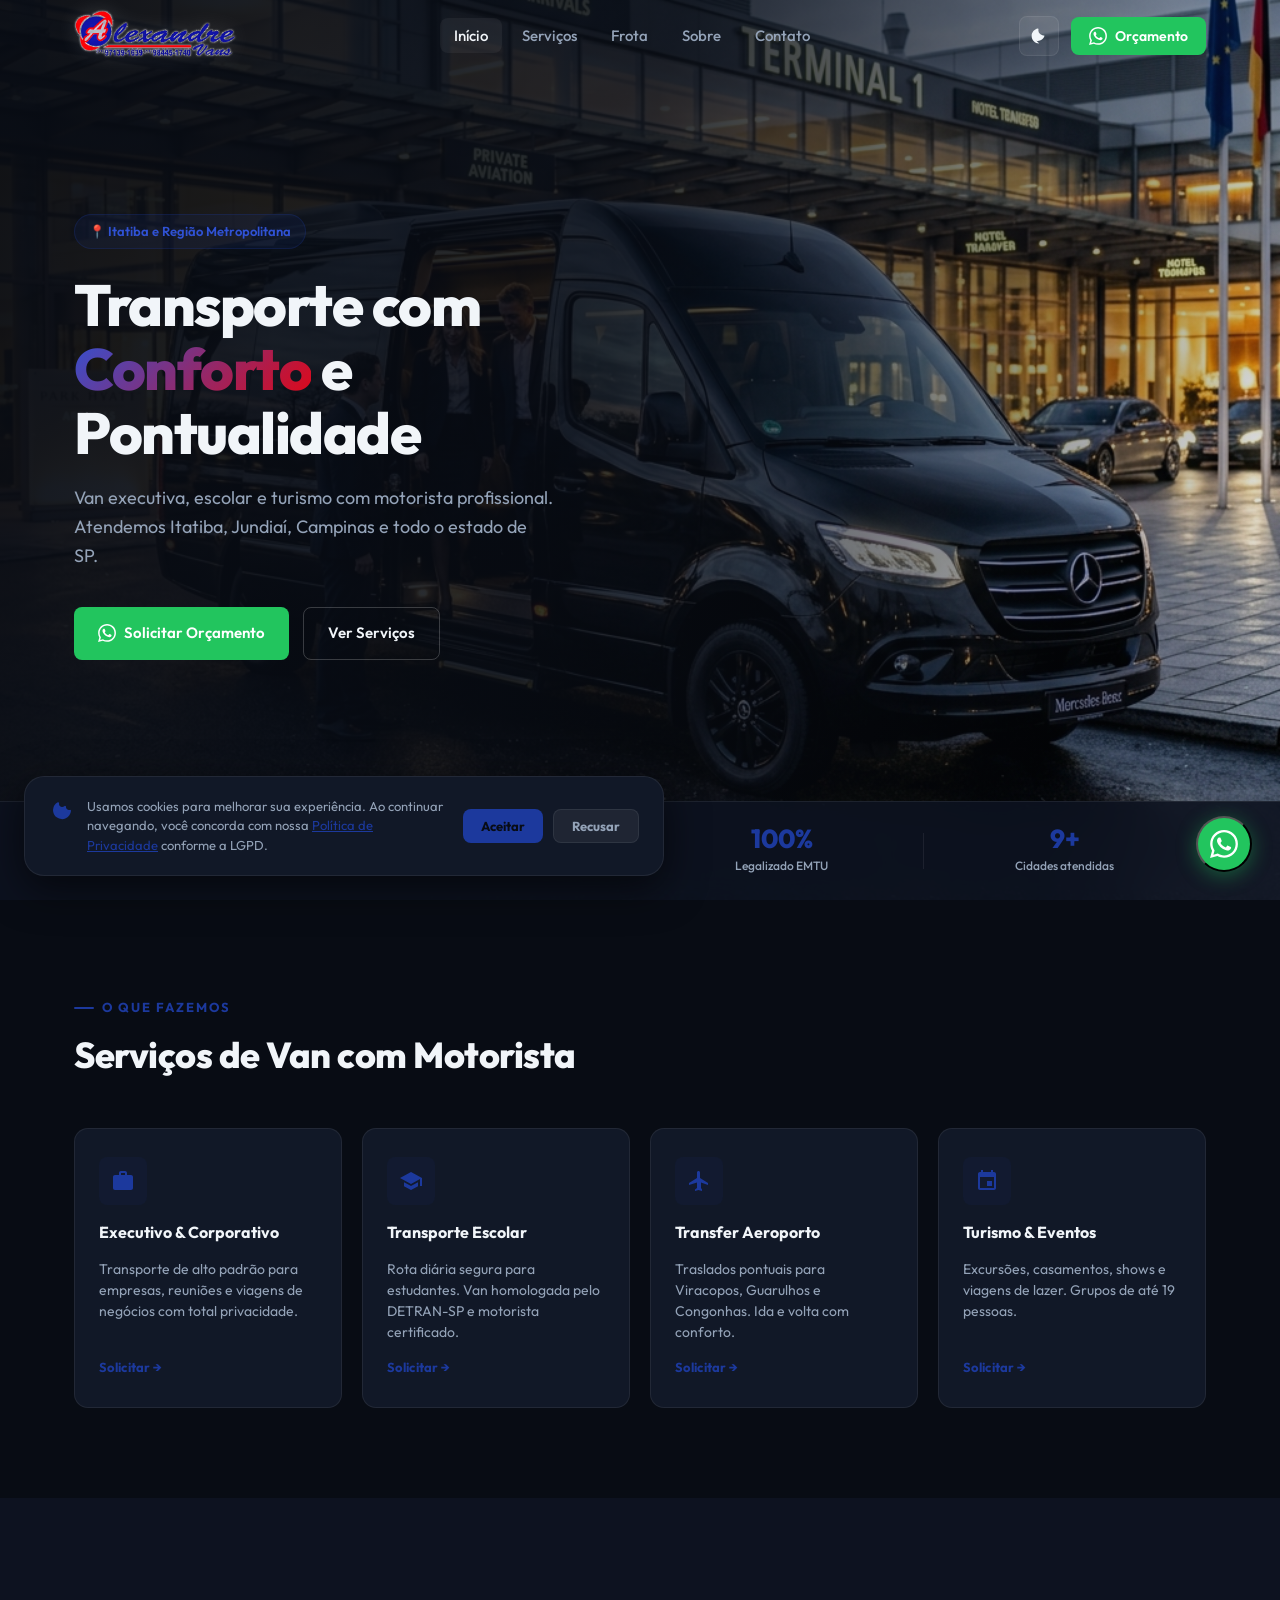
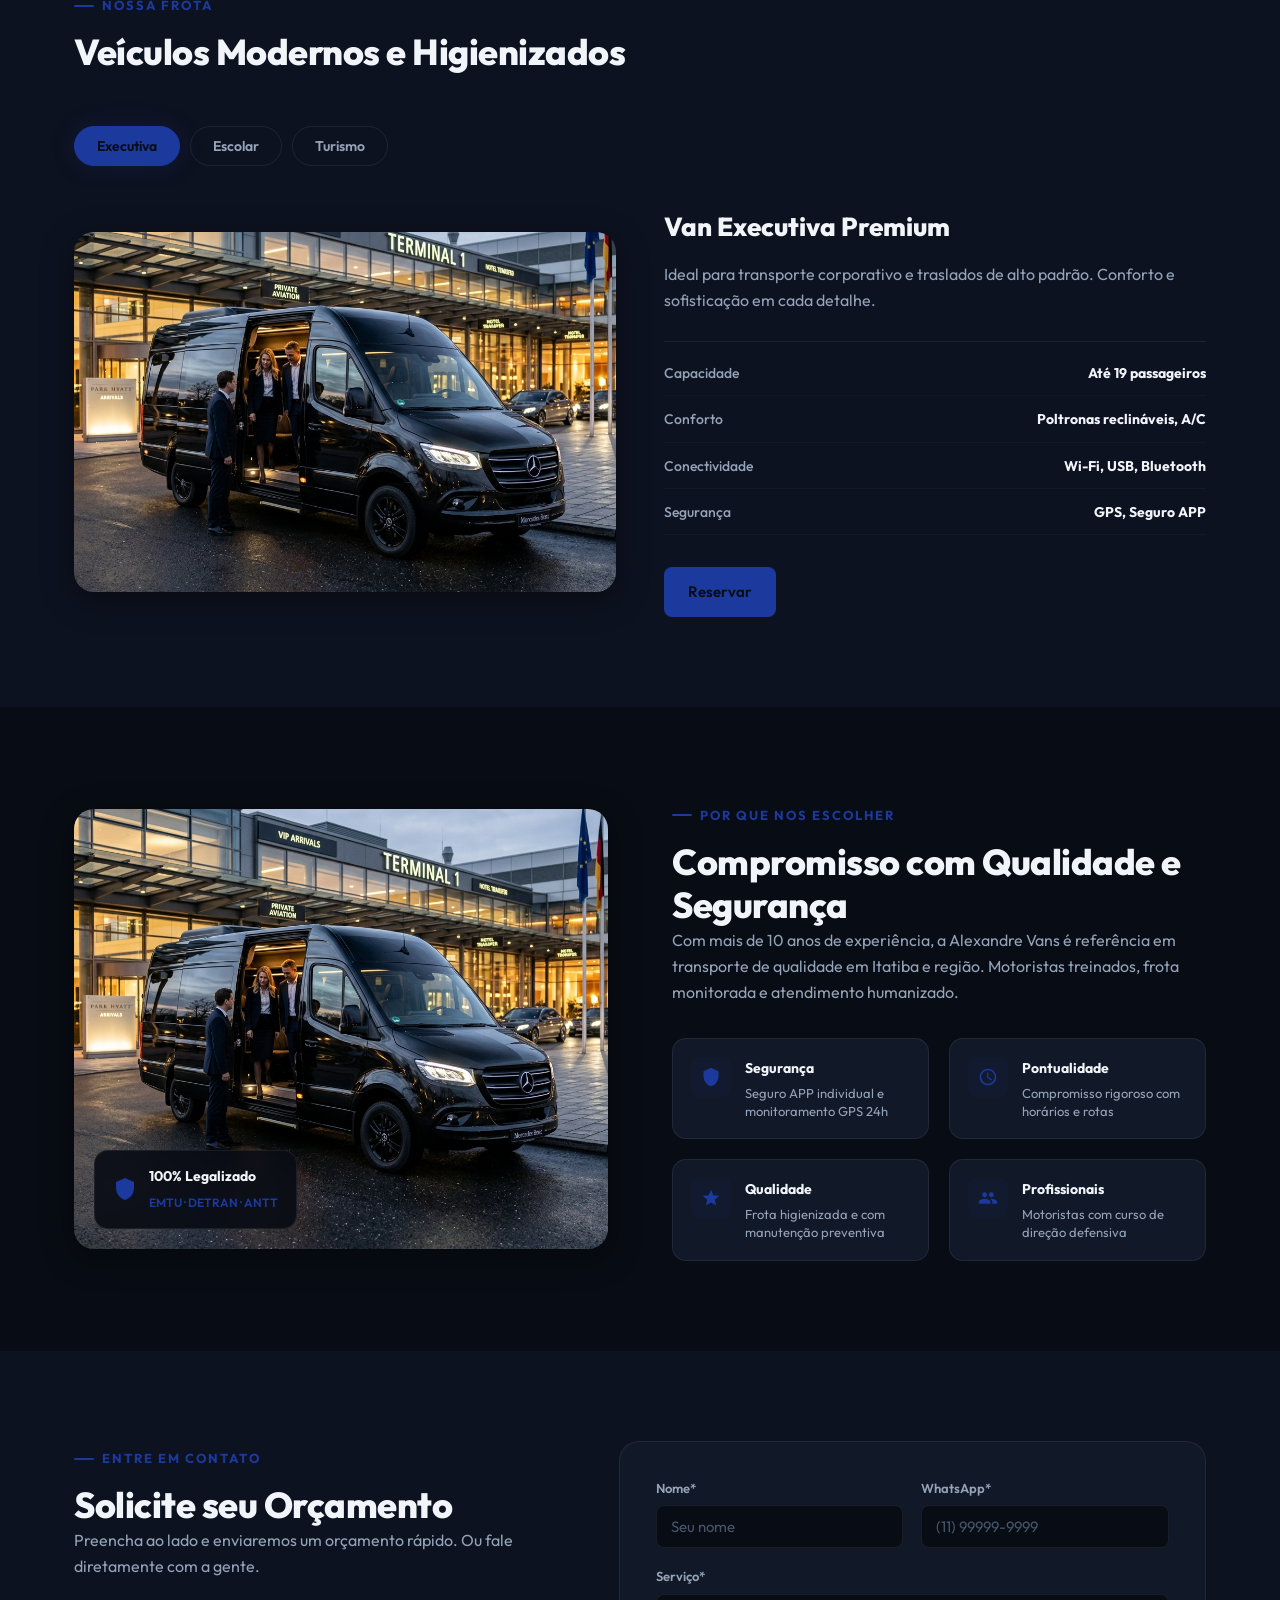
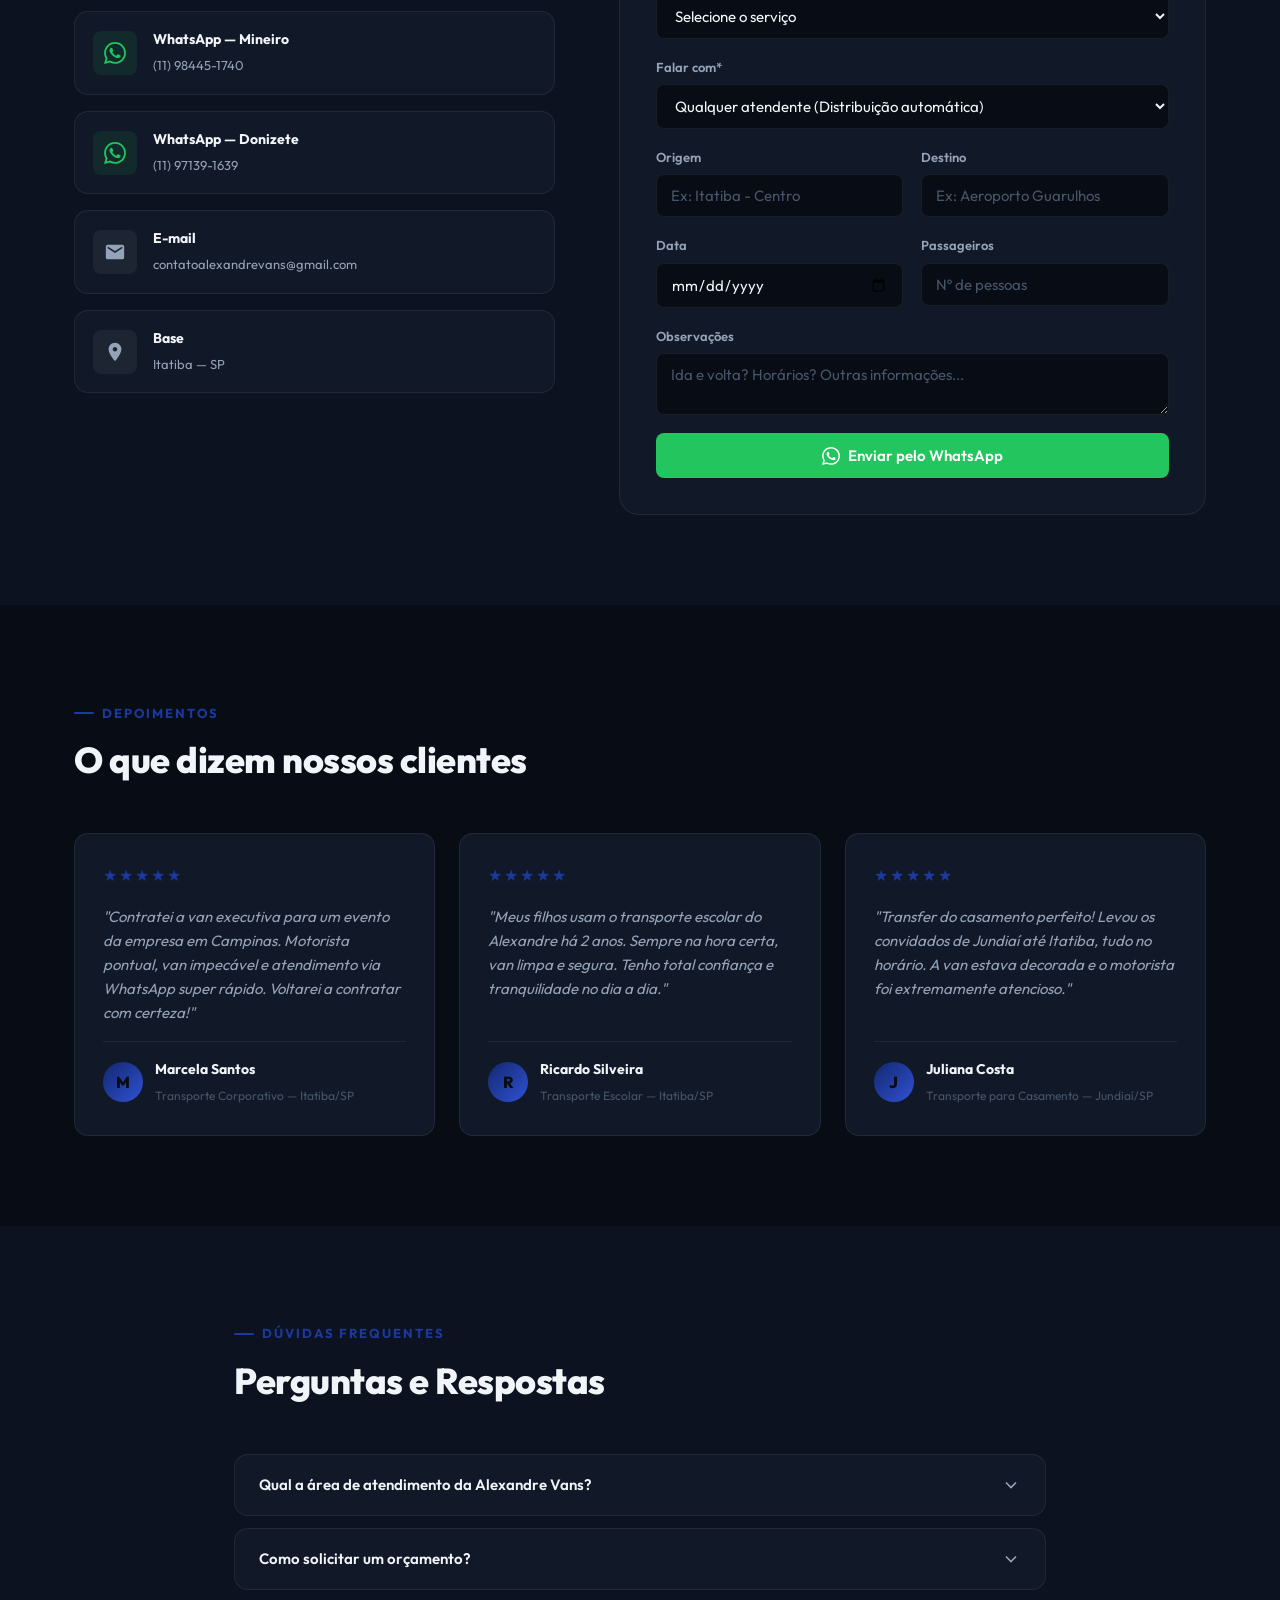
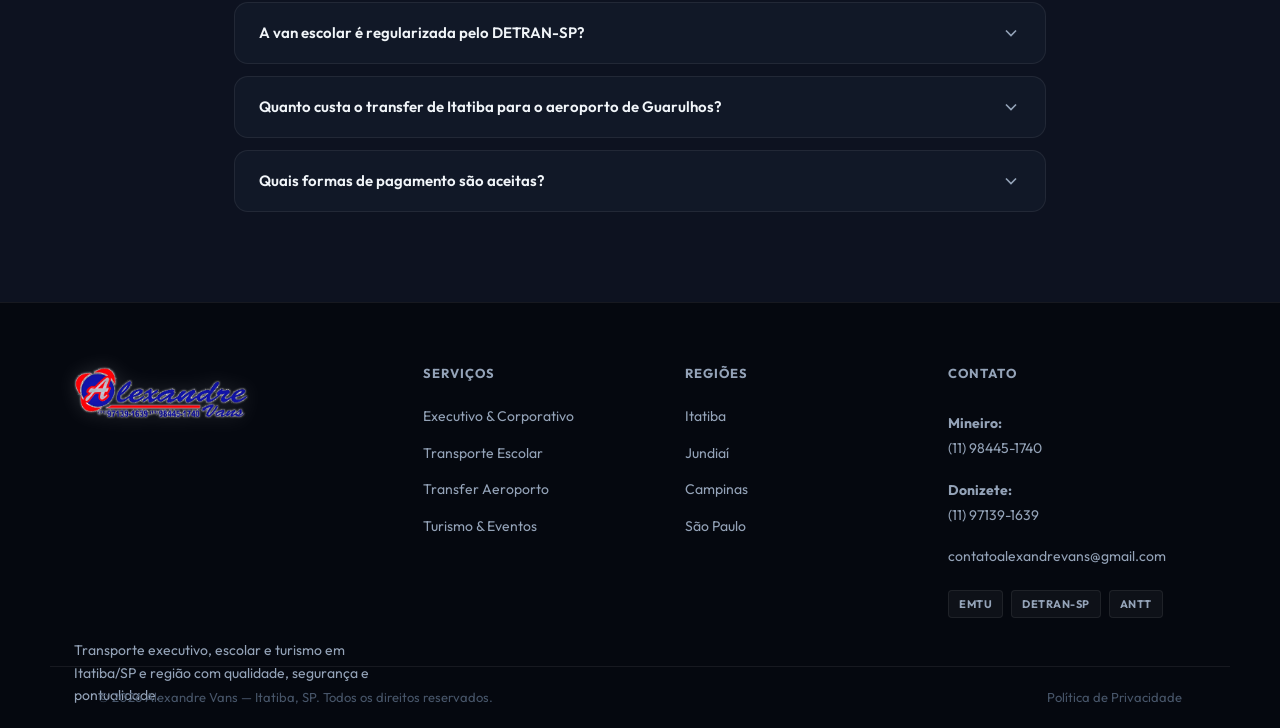
==== commit 9cccdb9a: "feat: brand colors refresh, double contacts, favicon/logo transparency, GA4, and contact popup" ====
--- a/index.html
+++ b/index.html
@@ -1,6 +1,15 @@
 <!DOCTYPE html>
 <html lang="pt-BR">
 <head>
+    <!-- Google tag (gtag.js) -->
+    <script async src="https://www.googletagmanager.com/gtag/js?id=G-HDPV1HD0H0"></script>
+    <script>
+      window.dataLayer = window.dataLayer || [];
+      function gtag(){dataLayer.push(arguments);}
+      gtag('js', new Date());
+
+      gtag('config', 'G-HDPV1HD0H0');
+    </script>
     <meta charset="UTF-8">
     <meta name="viewport" content="width=device-width, initial-scale=1.0">
     <meta name="description" content="Aluguel de vans em Itatiba SP com motorista. Transporte executivo, traslados para aeroportos, eventos e transporte escolar. Pontualidade e segurança garantidas. Orçamento via WhatsApp!">
@@ -10,9 +19,9 @@
     <meta name="theme-color" content="#0b0f19">
 
     <!-- Favicon -->
-    <link rel="icon" type="image/svg+xml" href="favicon.svg">
-    <link rel="alternate icon" href="favicon.svg">
-    <link rel="apple-touch-icon" href="favicon.svg">
+    <link rel="icon" type="image/png" href="images/favicon.png">
+    <link rel="alternate icon" href="images/favicon.png">
+    <link rel="apple-touch-icon" href="images/favicon.png">
 
     <!-- Canonical -->
     <link rel="canonical" href="https://www.alexandrevans.com.br/">
@@ -52,8 +61,8 @@
           "legalName": "Alexandre Vans - Transporte Executivo e Escolar",
           "image": "https://www.alexandrevans.com.br/images/van_executiva.png",
           "logo": "https://www.alexandrevans.com.br/images/van_executiva.png",
-          "telephone": "+5511997964466",
-          "email": "andervans.emtu@gmail.com",
+          "telephone": "+5511984451740",
+          "email": "contatoalexandrevans@gmail.com",
           "url": "https://www.alexandrevans.com.br",
           "priceRange": "$$",
           "currenciesAccepted": "BRL",
@@ -102,7 +111,7 @@
           "description": "Alexandre Vans oferece aluguel de vans com motorista em Itatiba/SP e região. Especializado em transporte executivo corporativo, transporte escolar, traslados para aeroportos de Viracopos, Guarulhos e Congonhas, turismo e eventos.",
           "sameAs": [
             "https://www.instagram.com/alexandrevans",
-            "https://wa.me/5511997964466"
+            "https://wa.me/5511984451740"
           ]
         },
         {
@@ -116,7 +125,7 @@
             {
               "@type": "Question",
               "name": "Como solicitar orçamento para aluguel de van em Itatiba?",
-              "acceptedAnswer": {"@type": "Answer", "text": "Você pode solicitar um orçamento diretamente pelo WhatsApp (11) 99796-4466 ou pelo formulário do site, disponível 24 horas por dia."}
+              "acceptedAnswer": {"@type": "Answer", "text": "Você pode solicitar um orçamento diretamente pelos WhatsApps (11) 98445-1740 (Mineiro) ou (11) 97139-1639 (Donizete), ou pelo formulário do site, disponível 24 horas por dia."}
             },
             {
               "@type": "Question",
@@ -135,24 +144,9 @@
     <header class="header" id="header">
         <div class="container header-container">
 
-            <!-- Logo com ícone de van -->
-            <a href="#inicio" class="logo" id="logo-link">
-                <svg class="logo-van-icon" viewBox="0 0 48 24" fill="none" xmlns="http://www.w3.org/2000/svg">
-                    <rect x="1" y="6" width="38" height="14" rx="3" fill="currentColor" opacity="0.15"/>
-                    <rect x="1" y="6" width="38" height="14" rx="3" stroke="currentColor" stroke-width="1.5"/>
-                    <path d="M28 6L34 14H8L12 6H28Z" fill="currentColor" opacity="0.2"/>
-                    <path d="M28 6L34 14" stroke="currentColor" stroke-width="1.5"/>
-                    <line x1="8" y1="14" x2="8" y2="6" stroke="currentColor" stroke-width="1.5"/>
-                    <rect x="3" y="8" width="8" height="5" rx="1" fill="currentColor" opacity="0.3"/>
-                    <rect x="13" y="8" width="12" height="5" rx="1" fill="currentColor" opacity="0.3"/>
-                    <circle cx="10" cy="21" r="3" fill="currentColor"/>
-                    <circle cx="10" cy="21" r="1.5" fill="#0b0f19"/>
-                    <circle cx="30" cy="21" r="3" fill="currentColor"/>
-                    <circle cx="30" cy="21" r="1.5" fill="#0b0f19"/>
-                    <rect x="35" y="10" width="12" height="8" rx="2" fill="currentColor" opacity="0.1" stroke="currentColor" stroke-width="1.5"/>
-                    <path d="M35 14h12" stroke="currentColor" stroke-width="1"/>
-                </svg>
-                <span class="logo-text"><span class="logo-accent">Alexandre</span> Vans</span>
+            <!-- Logo com imagem da marca -->
+            <a href="#inicio" class="logo-brand" id="logo-link">
+                <img src="images/logo.png" alt="Alexandre Vans Logo" class="logo-img">
             </a>
 
             <!-- Desktop Nav -->
@@ -167,10 +161,28 @@
             </nav>
 
             <div class="header-actions">
-                <a href="https://wa.me/5511997964466" class="btn btn-whatsapp header-whatsapp" target="_blank" rel="noopener">
-                    <svg viewBox="0 0 24 24" fill="currentColor"><path d="M.057 24l1.687-6.163c-1.041-1.804-1.588-3.849-1.587-5.946.003-6.556 5.338-11.891 11.893-11.891 3.181.001 6.167 1.24 8.413 3.488 2.245 2.248 3.481 5.236 3.48 8.414-.003 6.557-5.338 11.892-11.893 11.892-1.99-.001-3.951-.5-5.688-1.448L.057 24zm6.597-3.807c1.676.995 3.276 1.591 5.392 1.592 5.448 0 9.886-4.434 9.889-9.885.002-5.462-4.415-9.89-9.881-9.892-5.452 0-9.887 4.434-9.889 9.884-.001 2.225.651 3.891 1.746 5.634l-.999 3.648 3.742-.981zm11.387-5.464c-.074-.124-.272-.198-.57-.347-.297-.149-1.758-.868-2.031-.967-.272-.099-.47-.149-.669.149-.198.297-.768.967-.941 1.165-.173.198-.347.223-.644.074-.297-.149-1.255-.462-2.39-1.475-.883-.788-1.48-1.761-1.653-2.059-.173-.297-.018-.458.13-.606.134-.133.297-.347.446-.521.151-.172.2-.296.3-.495.099-.198.05-.372-.025-.521-.075-.148-.669-1.611-.916-2.206-.242-.579-.487-.501-.669-.51l-.57-.01c-.198 0-.52.074-.792.372s-1.04 1.016-1.04 2.479 1.065 2.876 1.213 3.074c.149.198 2.095 3.2 5.076 4.487.709.306 1.263.489 1.694.626.712.226 1.36.194 1.872.118.571-.085 1.758-.719 2.006-1.413.248-.695.248-1.29.173-1.414z"/></svg>
-                    Orçamento
-                </a>
+                <!-- Theme Toggle Button -->
+                <button class="theme-toggle" id="theme-toggle" aria-label="Alternar tema">
+                    <svg class="sun-icon" viewBox="0 0 24 24" fill="none" stroke="currentColor" stroke-width="2" stroke-linecap="round" stroke-linejoin="round"><circle cx="12" cy="12" r="4"></circle><path d="M12 2v2M12 20v2M4.93 4.93l1.41 1.41M17.66 17.66l1.41 1.41M2 12h2M20 12h2M6.34 17.66l-1.41 1.41M19.07 4.93l-1.41 1.41"></path></svg>
+                    <svg class="moon-icon" viewBox="0 0 24 24" fill="currentColor"><path d="M12.3 22h-.1c-5.5 0-10-4.5-10-10 0-4.8 3.5-9 8.3-9.9.5-.1.9.3.8.8-.4 2.1.2 4.3 1.6 5.9 1.4 1.7 3.6 2.6 5.8 2.4.5 0 .8.5.6.9-1.2 3.8-4.7 6.4-8.8 6.4-1 .1-1.9-.3-1.9-.3z"></path></svg>
+                </button>
+                <!-- WhatsApp Dropdown -->
+                <div class="whatsapp-dropdown-container">
+                    <button class="btn btn-whatsapp header-whatsapp" id="whatsapp-dropdown-toggle" aria-label="Contatos WhatsApp">
+                        <svg viewBox="0 0 24 24" fill="currentColor"><path d="M.057 24l1.687-6.163c-1.041-1.804-1.588-3.849-1.587-5.946.003-6.556 5.338-11.891 11.893-11.891 3.181.001 6.167 1.24 8.413 3.488 2.245 2.248 3.481 5.236 3.48 8.414-.003 6.557-5.338 11.892-11.893 11.892-1.99-.001-3.951-.5-5.688-1.448L.057 24zm6.597-3.807c1.676.995 3.276 1.591 5.392 1.592 5.448 0 9.886-4.434 9.889-9.885.002-5.462-4.415-9.89-9.881-9.892-5.452 0-9.887 4.434-9.889 9.884-.001 2.225.651 3.891 1.746 5.634l-.999 3.648 3.742-.981zm11.387-5.464c-.074-.124-.272-.198-.57-.347-.297-.149-1.758-.868-2.031-.967-.272-.099-.47-.149-.669.149-.198.297-.768.967-.941 1.165-.173.198-.347.223-.644.074-.297-.149-1.255-.462-2.39-1.475-.883-.788-1.48-1.761-1.653-2.059-.173-.297-.018-.458.13-.606.134-.133.297-.347.446-.521.151-.172.2-.296.3-.495.099-.198.05-.372-.025-.521-.075-.148-.669-1.611-.916-2.206-.242-.579-.487-.501-.669-.51l-.57-.01c-.198 0-.52.074-.792.372s-1.04 1.016-1.04 2.479 1.065 2.876 1.213 3.074c.149.198 2.095 3.2 5.076 4.487.709.306 1.263.489 1.694.626.712.226 1.36.194 1.872.118.571-.085 1.758-.719 2.006-1.413.248-.695.248-1.29.173-1.414z"/></svg>
+                        Orçamento
+                    </button>
+                    <div class="whatsapp-dropdown-menu" id="whatsapp-dropdown">
+                        <a href="https://wa.me/5511984451740?text=Ol%C3%A1!%20Acessei%20o%20site%20da%20Alexandre%20Vans%20e%20gostaria%20de%20solicitar%20um%20or%C3%A7amento%20para%20transporte%20de%20van.%20Poderiam%20me%20ajudar%3F" target="_blank" rel="noopener">
+                            <span class="dropdown-name">Mineiro</span>
+                            <span class="dropdown-phone">(11) 98445-1740</span>
+                        </a>
+                        <a href="https://wa.me/5511971391639?text=Ol%C3%A1!%20Acessei%20o%20site%20da%20Alexandre%20Vans%20e%20gostaria%20de%20solicitar%20um%20or%C3%A7amento%20para%20transporte%20de%20van.%20Poderiam%20me%20ajudar%3F" target="_blank" rel="noopener">
+                            <span class="dropdown-name">Donizete</span>
+                            <span class="dropdown-phone">(11) 97139-1639</span>
+                        </a>
+                    </div>
+                </div>
                 <button class="menu-toggle" id="menu-toggle" aria-label="Abrir menu" aria-expanded="false">
                     <span></span><span></span><span></span>
                 </button>
@@ -182,7 +194,9 @@
     <div class="mobile-nav-drawer" id="mobile-drawer" aria-hidden="true">
         <div class="mobile-nav-inner">
             <div class="mobile-nav-header">
-                <span class="logo-text"><span class="logo-accent">Alexandre</span> Vans</span>
+                <a href="#inicio" class="logo-brand">
+                    <img src="images/logo.png" alt="Alexandre Vans Logo" class="logo-img" style="height: 40px;">
+                </a>
                 <button class="drawer-close" id="drawer-close" aria-label="Fechar menu">
                     <svg viewBox="0 0 24 24" fill="none" stroke="currentColor" stroke-width="2"><path d="M18 6L6 18M6 6l12 12"/></svg>
                 </button>
@@ -196,10 +210,16 @@
                     <li><a href="#contato" class="mobile-nav-link">Contato</a></li>
                 </ul>
             </nav>
-            <a href="https://wa.me/5511997964466" class="btn btn-whatsapp mobile-whatsapp-btn" target="_blank" rel="noopener">
-                <svg viewBox="0 0 24 24" fill="currentColor"><path d="M.057 24l1.687-6.163c-1.041-1.804-1.588-3.849-1.587-5.946.003-6.556 5.338-11.891 11.893-11.891 3.181.001 6.167 1.24 8.413 3.488 2.245 2.248 3.481 5.236 3.48 8.414-.003 6.557-5.338 11.892-11.893 11.892-1.99-.001-3.951-.5-5.688-1.448L.057 24zm6.597-3.807c1.676.995 3.276 1.591 5.392 1.592 5.448 0 9.886-4.434 9.889-9.885.002-5.462-4.415-9.89-9.881-9.892-5.452 0-9.887 4.434-9.889 9.884-.001 2.225.651 3.891 1.746 5.634l-.999 3.648 3.742-.981zm11.387-5.464c-.074-.124-.272-.198-.57-.347-.297-.149-1.758-.868-2.031-.967-.272-.099-.47-.149-.669.149-.198.297-.768.967-.941 1.165-.173.198-.347.223-.644.074-.297-.149-1.255-.462-2.39-1.475-.883-.788-1.48-1.761-1.653-2.059-.173-.297-.018-.458.13-.606.134-.133.297-.347.446-.521.151-.172.2-.296.3-.495.099-.198.05-.372-.025-.521-.075-.148-.669-1.611-.916-2.206-.242-.579-.487-.501-.669-.51l-.57-.01c-.198 0-.52.074-.792.372s-1.04 1.016-1.04 2.479 1.065 2.876 1.213 3.074c.149.198 2.095 3.2 5.076 4.487.709.306 1.263.489 1.694.626.712.226 1.36.194 1.872.118.571-.085 1.758-.719 2.006-1.413.248-.695.248-1.29.173-1.414z"/></svg>
-                Falar no WhatsApp
-            </a>
+            <div class="mobile-whatsapp-container" style="display:flex; flex-direction:column; gap:10px; padding:0 24px; width:100%;">
+                <a href="https://wa.me/5511984451740?text=Ol%C3%A1!%20Acessei%20o%20site%20da%20Alexandre%20Vans%20e%20gostaria%20de%20solicitar%20um%20or%C3%A7amento%20para%20transporte%20de%20van.%20Poderiam%20me%20ajudar%3F" class="btn btn-whatsapp mobile-whatsapp-btn" target="_blank" rel="noopener" style="justify-content:center;">
+                    <svg viewBox="0 0 24 24" fill="currentColor" style="width:18px; height:18px; margin-right:4px;"><path d="M.057 24l1.687-6.163c-1.041-1.804-1.588-3.849-1.587-5.946.003-6.556 5.338-11.891 11.893-11.891 3.181.001 6.167 1.24 8.413 3.488 2.245 2.248 3.481 5.236 3.48 8.414-.003 6.557-5.338 11.892-11.893 11.892-1.99-.001-3.951-.5-5.688-1.448L.057 24zm6.597-3.807c1.676.995 3.276 1.591 5.392 1.592 5.448 0 9.886-4.434 9.889-9.885.002-5.462-4.415-9.89-9.881-9.892-5.452 0-9.887 4.434-9.889 9.884-.001 2.225.651 3.891 1.746 5.634l-.999 3.648 3.742-.981zm11.387-5.464c-.074-.124-.272-.198-.57-.347-.297-.149-1.758-.868-2.031-.967-.272-.099-.47-.149-.669.149-.198.297-.768.967-.941 1.165-.173.198-.347.223-.644.074-.297-.149-1.255-.462-2.39-1.475-.883-.788-1.48-1.761-1.653-2.059-.173-.297-.018-.458.13-.606.134-.133.297-.347.446-.521.151-.172.2-.296.3-.495.099-.198.05-.372-.025-.521-.075-.148-.669-1.611-.916-2.206-.242-.579-.487-.501-.669-.51l-.57-.01c-.198 0-.52.074-.792.372s-1.04 1.016-1.04 2.479 1.065 2.876 1.213 3.074c.149.198 2.095 3.2 5.076 4.487.709.306 1.263.489 1.694.626.712.226 1.36.194 1.872.118.571-.085 1.758-.719 2.006-1.413.248-.695.248-1.29.173-1.414z"/></svg>
+                    WhatsApp Mineiro
+                </a>
+                <a href="https://wa.me/5511971391639?text=Ol%C3%A1!%20Acessei%20o%20site%20da%20Alexandre%20Vans%20e%20gostaria%20de%20solicitar%20um%20or%C3%A7amento%20para%20transporte%20de%20van.%20Poderiam%20me%20ajudar%3F" class="btn btn-whatsapp mobile-whatsapp-btn" target="_blank" rel="noopener" style="justify-content:center; margin-top:8px;">
+                    <svg viewBox="0 0 24 24" fill="currentColor" style="width:18px; height:18px; margin-right:4px;"><path d="M.057 24l1.687-6.163c-1.041-1.804-1.588-3.849-1.587-5.946.003-6.556 5.338-11.891 11.893-11.891 3.181.001 6.167 1.24 8.413 3.488 2.245 2.248 3.481 5.236 3.48 8.414-.003 6.557-5.338 11.892-11.893 11.892-1.99-.001-3.951-.5-5.688-1.448L.057 24zm6.597-3.807c1.676.995 3.276 1.591 5.392 1.592 5.448 0 9.886-4.434 9.889-9.885.002-5.462-4.415-9.89-9.881-9.892-5.452 0-9.887 4.434-9.889 9.884-.001 2.225.651 3.891 1.746 5.634l-.999 3.648 3.742-.981zm11.387-5.464c-.074-.124-.272-.198-.57-.347-.297-.149-1.758-.868-2.031-.967-.272-.099-.47-.149-.669.149-.198.297-.768.967-.941 1.165-.173.198-.347.223-.644.074-.297-.149-1.255-.462-2.39-1.475-.883-.788-1.48-1.761-1.653-2.059-.173-.297-.018-.458.13-.606.134-.133.297-.347.446-.521.151-.172.2-.296.3-.495.099-.198.05-.372-.025-.521-.075-.148-.669-1.611-.916-2.206-.242-.579-.487-.501-.669-.51l-.57-.01c-.198 0-.52.074-.792.372s-1.04 1.016-1.04 2.479 1.065 2.876 1.213 3.074c.149.198 2.095 3.2 5.076 4.487.709.306 1.263.489 1.694.626.712.226 1.36.194 1.872.118.571-.085 1.758-.719 2.006-1.413.248-.695.248-1.29.173-1.414z"/></svg>
+                    WhatsApp Donizete
+                </a>
+            </div>
         </div>
     </div>
     <div class="mobile-nav-overlay" id="mobile-overlay"></div>
@@ -214,7 +234,7 @@
                     <h1 class="hero-title">Transporte com <span class="highlight">Conforto</span> e Pontualidade</h1>
                     <p class="hero-subtitle">Van executiva, escolar e turismo com motorista profissional. Atendemos Itatiba, Jundiaí, Campinas e todo o estado de SP.</p>
                     <div class="hero-actions">
-                        <a href="https://wa.me/5511997964466" class="btn btn-whatsapp" target="_blank" rel="noopener">
+                        <a href="#contato" class="btn btn-whatsapp">
                             <svg viewBox="0 0 24 24" fill="currentColor"><path d="M.057 24l1.687-6.163c-1.041-1.804-1.588-3.849-1.587-5.946.003-6.556 5.338-11.891 11.893-11.891 3.181.001 6.167 1.24 8.413 3.488 2.245 2.248 3.481 5.236 3.48 8.414-.003 6.557-5.338 11.892-11.893 11.892-1.99-.001-3.951-.5-5.688-1.448L.057 24zm6.597-3.807c1.676.995 3.276 1.591 5.392 1.592 5.448 0 9.886-4.434 9.889-9.885.002-5.462-4.415-9.89-9.881-9.892-5.452 0-9.887 4.434-9.889 9.884-.001 2.225.651 3.891 1.746 5.634l-.999 3.648 3.742-.981zm11.387-5.464c-.074-.124-.272-.198-.57-.347-.297-.149-1.758-.868-2.031-.967-.272-.099-.47-.149-.669.149-.198.297-.768.967-.941 1.165-.173.198-.347.223-.644.074-.297-.149-1.255-.462-2.39-1.475-.883-.788-1.48-1.761-1.653-2.059-.173-.297-.018-.458.13-.606.134-.133.297-.347.446-.521.151-.172.2-.296.3-.495.099-.198.05-.372-.025-.521-.075-.148-.669-1.611-.916-2.206-.242-.579-.487-.501-.669-.51l-.57-.01c-.198 0-.52.074-.792.372s-1.04 1.016-1.04 2.479 1.065 2.876 1.213 3.074c.149.198 2.095 3.2 5.076 4.487.709.306 1.263.489 1.694.626.712.226 1.36.194 1.872.118.571-.085 1.758-.719 2.006-1.413.248-.695.248-1.29.173-1.414z"/></svg>
                             Solicitar Orçamento
                         </a>
@@ -428,25 +448,36 @@
                     <p>Preencha ao lado e enviaremos um orçamento rápido. Ou fale diretamente com a gente.</p>
 
                     <div class="contact-items">
-                        <a href="https://wa.me/5511997964466" class="contact-item-link" target="_blank" rel="noopener">
+                        <a href="https://wa.me/5511984451740?text=Ol%C3%A1!%20Acessei%20o%20site%20da%20Alexandre%20Vans%20e%20gostaria%20de%20solicitar%20um%20or%C3%A7amento%20para%20transporte%20de%20van.%20Poderiam%20me%20ajudar%3F" class="contact-item-link" target="_blank" rel="noopener">
                             <div class="contact-item">
                                 <div class="contact-icon whatsapp-icon">
                                     <svg viewBox="0 0 24 24" fill="currentColor"><path d="M.057 24l1.687-6.163c-1.041-1.804-1.588-3.849-1.587-5.946.003-6.556 5.338-11.891 11.893-11.891 3.181.001 6.167 1.24 8.413 3.488 2.245 2.248 3.481 5.236 3.48 8.414-.003 6.557-5.338 11.892-11.893 11.892-1.99-.001-3.951-.5-5.688-1.448L.057 24zm6.597-3.807c1.676.995 3.276 1.591 5.392 1.592 5.448 0 9.886-4.434 9.889-9.885.002-5.462-4.415-9.89-9.881-9.892-5.452 0-9.887 4.434-9.889 9.884-.001 2.225.651 3.891 1.746 5.634l-.999 3.648 3.742-.981zm11.387-5.464c-.074-.124-.272-.198-.57-.347-.297-.149-1.758-.868-2.031-.967-.272-.099-.47-.149-.669.149-.198.297-.768.967-.941 1.165-.173.198-.347.223-.644.074-.297-.149-1.255-.462-2.39-1.475-.883-.788-1.48-1.761-1.653-2.059-.173-.297-.018-.458.13-.606.134-.133.297-.347.446-.521.151-.172.2-.296.3-.495.099-.198.05-.372-.025-.521-.075-.148-.669-1.611-.916-2.206-.242-.579-.487-.501-.669-.51l-.57-.01c-.198 0-.52.074-.792.372s-1.04 1.016-1.04 2.479 1.065 2.876 1.213 3.074c.149.198 2.095 3.2 5.076 4.487.709.306 1.263.489 1.694.626.712.226 1.36.194 1.872.118.571-.085 1.758-.719 2.006-1.413.248-.695.248-1.29.173-1.414z"/></svg>
                                 </div>
                                 <div>
-                                    <strong>WhatsApp</strong>
-                                    <span>(11) 99796-4466</span>
+                                    <strong>WhatsApp — Mineiro</strong>
+                                    <span>(11) 98445-1740</span>
                                 </div>
                             </div>
                         </a>
-                        <a href="mailto:andervans.emtu@gmail.com" class="contact-item-link">
+                        <a href="https://wa.me/5511971391639?text=Ol%C3%A1!%20Acessei%20o%20site%20da%20Alexandre%20Vans%20e%20gostaria%20de%20solicitar%20um%20or%C3%A7amento%20para%20transporte%20de%20van.%20Poderiam%20me%20ajudar%3F" class="contact-item-link" target="_blank" rel="noopener">
+                            <div class="contact-item">
+                                <div class="contact-icon whatsapp-icon">
+                                    <svg viewBox="0 0 24 24" fill="currentColor"><path d="M.057 24l1.687-6.163c-1.041-1.804-1.588-3.849-1.587-5.946.003-6.556 5.338-11.891 11.893-11.891 3.181.001 6.167 1.24 8.413 3.488 2.245 2.248 3.481 5.236 3.48 8.414-.003 6.557-5.338 11.892-11.893 11.892-1.99-.001-3.951-.5-5.688-1.448L.057 24zm6.597-3.807c1.676.995 3.276 1.591 5.392 1.592 5.448 0 9.886-4.434 9.889-9.885.002-5.462-4.415-9.89-9.881-9.892-5.452 0-9.887 4.434-9.889 9.884-.001 2.225.651 3.891 1.746 5.634l-.999 3.648 3.742-.981zm11.387-5.464c-.074-.124-.272-.198-.57-.347-.297-.149-1.758-.868-2.031-.967-.272-.099-.47-.149-.669.149-.198.297-.768.967-.941 1.165-.173.198-.347.223-.644.074-.297-.149-1.255-.462-2.39-1.475-.883-.788-1.48-1.761-1.653-2.059-.173-.297-.018-.458.13-.606.134-.133.297-.347.446-.521.151-.172.2-.296.3-.495.099-.198.05-.372-.025-.521-.075-.148-.669-1.611-.916-2.206-.242-.579-.487-.501-.669-.51l-.57-.01c-.198 0-.52.074-.792.372s-1.04 1.016-1.04 2.479 1.065 2.876 1.213 3.074c.149.198 2.095 3.2 5.076 4.487.709.306 1.263.489 1.694.626.712.226 1.36.194 1.872.118.571-.085 1.758-.719 2.006-1.413.248-.695.248-1.29.173-1.414z"/></svg>
+                                </div>
+                                <div>
+                                    <strong>WhatsApp — Donizete</strong>
+                                    <span>(11) 97139-1639</span>
+                                </div>
+                            </div>
+                        </a>
+                        <a href="mailto:contatoalexandrevans@gmail.com" class="contact-item-link">
                             <div class="contact-item">
                                 <div class="contact-icon">
                                     <svg viewBox="0 0 24 24" fill="currentColor"><path d="M20 4H4c-1.1 0-2 .9-2 2v12c0 1.1.9 2 2 2h16c1.1 0 2-.9 2-2V6c0-1.1-.9-2-2-2zm0 4l-8 5-8-5V6l8 5 8-5v2z"/></svg>
                                 </div>
                                 <div>
                                     <strong>E-mail</strong>
-                                    <span>andervans.emtu@gmail.com</span>
+                                    <span>contatoalexandrevans@gmail.com</span>
                                 </div>
                             </div>
                         </a>
@@ -485,6 +516,14 @@
                             <option value="Outro">Outro</option>
                         </select>
                     </div>
+                    <div class="form-group">
+                        <label for="form-contact">Falar com*</label>
+                        <select id="form-contact" required>
+                            <option value="any" selected>Qualquer atendente (Distribuição automática)</option>
+                            <option value="mineiro">Mineiro</option>
+                            <option value="donizete">Donizete</option>
+                        </select>
+                    </div>
                     <div class="form-row">
                         <div class="form-group">
                             <label for="form-origin">Origem</label>
@@ -585,7 +624,7 @@
                             <svg viewBox="0 0 24 24" fill="none" stroke="currentColor" stroke-width="2"><path d="M6 9l6 6 6-6"/></svg>
                         </button>
                         <div class="faq-answer">
-                            <p>É simples! Preencha o formulário nesta página ou fale direto pelo WhatsApp (11) 99796-4466. Respondemos rapidamente com o valor e a disponibilidade para a sua data.</p>
+                            <p>É simples! Preencha o formulário nesta página ou fale direto pelo WhatsApp com o Mineiro em **(11) 98445-1740** ou com o Donizete em **(11) 97139-1639**. Respondemos rapidamente com o valor e a disponibilidade para a sua data.</p>
                         </div>
                     </div>
                     <div class="faq-item reveal" style="--delay:0.1s">
@@ -624,19 +663,8 @@
     <footer class="footer">
         <div class="container footer-container">
             <div class="footer-brand">
-                <a href="#inicio" class="logo">
-                    <svg class="logo-van-icon" viewBox="0 0 48 24" fill="none" xmlns="http://www.w3.org/2000/svg">
-                        <rect x="1" y="6" width="38" height="14" rx="3" fill="currentColor" opacity="0.15"/>
-                        <rect x="1" y="6" width="38" height="14" rx="3" stroke="currentColor" stroke-width="1.5"/>
-                        <path d="M28 6L34 14H8L12 6H28Z" fill="currentColor" opacity="0.2"/>
-                        <path d="M28 6L34 14" stroke="currentColor" stroke-width="1.5"/>
-                        <line x1="8" y1="14" x2="8" y2="6" stroke="currentColor" stroke-width="1.5"/>
-                        <circle cx="10" cy="21" r="3" fill="currentColor"/>
-                        <circle cx="10" cy="21" r="1.5" fill="#080b12"/>
-                        <circle cx="30" cy="21" r="3" fill="currentColor"/>
-                        <circle cx="30" cy="21" r="1.5" fill="#080b12"/>
-                    </svg>
-                    <span class="logo-text"><span class="logo-accent">Alexandre</span> Vans</span>
+                <a href="#inicio" class="logo-brand" style="margin-bottom: 14px; display: inline-block;">
+                    <img src="images/logo.png" alt="Alexandre Vans Logo" class="logo-img" style="height: 56px;">
                 </a>
                 <p>Transporte executivo, escolar e turismo em Itatiba/SP e região com qualidade, segurança e pontualidade.</p>
             </div>
@@ -660,9 +688,16 @@
             </div>
             <div class="footer-contact-col">
                 <h4>Contato</h4>
-                <a href="https://wa.me/5511997964466" target="_blank" rel="noopener">(11) 99796-4466</a>
-                <a href="mailto:andervans.emtu@gmail.com">andervans.emtu@gmail.com</a>
-                <div class="footer-badges">
+                <a href="https://wa.me/5511984451740?text=Ol%C3%A1!%20Acessei%20o%20site%20da%20Alexandre%20Vans%20e%20gostaria%20de%20solicitar%20um%20or%C3%A7amento%20para%20transporte%20de%20van.%20Poderiam%20me%20ajudar%3F" target="_blank" rel="noopener" style="display:flex; flex-direction:column; gap:2px;">
+                    <span style="font-weight:700;">Mineiro:</span>
+                    <span>(11) 98445-1740</span>
+                </a>
+                <a href="https://wa.me/5511971391639?text=Ol%C3%A1!%20Acessei%20o%20site%20da%20Alexandre%20Vans%20e%20gostaria%20de%20solicitar%20um%20or%C3%A7amento%20para%20transporte%20de%20van.%20Poderiam%20me%20ajudar%3F" target="_blank" rel="noopener" style="display:flex; flex-direction:column; gap:2px; margin-top:8px;">
+                    <span style="font-weight:700;">Donizete:</span>
+                    <span>(11) 97139-1639</span>
+                </a>
+                <a href="mailto:contatoalexandrevans@gmail.com" style="margin-top:8px; display:block;">contatoalexandrevans@gmail.com</a>
+                <div class="footer-badges" style="margin-top:12px;">
                     <span>EMTU</span><span>DETRAN-SP</span><span>ANTT</span>
                 </div>
             </div>
@@ -675,10 +710,23 @@
         </div>
     </footer>
 
-    <!-- WhatsApp Floating Button -->
-    <a href="https://wa.me/5511997964466" class="fab-whatsapp" target="_blank" rel="noopener" aria-label="Falar no WhatsApp">
-        <svg viewBox="0 0 24 24" fill="currentColor"><path d="M.057 24l1.687-6.163c-1.041-1.804-1.588-3.849-1.587-5.946.003-6.556 5.338-11.891 11.893-11.891 3.181.001 6.167 1.24 8.413 3.488 2.245 2.248 3.481 5.236 3.48 8.414-.003 6.557-5.338 11.892-11.893 11.892-1.99-.001-3.951-.5-5.688-1.448L.057 24zm6.597-3.807c1.676.995 3.276 1.591 5.392 1.592 5.448 0 9.886-4.434 9.889-9.885.002-5.462-4.415-9.89-9.881-9.892-5.452 0-9.887 4.434-9.889 9.884-.001 2.225.651 3.891 1.746 5.634l-.999 3.648 3.742-.981zm11.387-5.464c-.074-.124-.272-.198-.57-.347-.297-.149-1.758-.868-2.031-.967-.272-.099-.47-.149-.669.149-.198.297-.768.967-.941 1.165-.173.198-.347.223-.644.074-.297-.149-1.255-.462-2.39-1.475-.883-.788-1.48-1.761-1.653-2.059-.173-.297-.018-.458.13-.606.134-.133.297-.347.446-.521.151-.172.2-.296.3-.495.099-.198.05-.372-.025-.521-.075-.148-.669-1.611-.916-2.206-.242-.579-.487-.501-.669-.51l-.57-.01c-.198 0-.52.074-.792.372s-1.04 1.016-1.04 2.479 1.065 2.876 1.213 3.074c.149.198 2.095 3.2 5.076 4.487.709.306 1.263.489 1.694.626.712.226 1.36.194 1.872.118.571-.085 1.758-.719 2.006-1.413.248-.695.248-1.29.173-1.414z"/></svg>
-    </a>
+    <!-- WhatsApp Floating Button with Menu -->
+    <div class="fab-whatsapp-container">
+        <div class="fab-whatsapp-menu" id="fab-menu">
+            <div class="fab-menu-header">Falar no WhatsApp</div>
+            <a href="https://wa.me/5511984451740?text=Ol%C3%A1!%20Acessei%20o%20site%20da%20Alexandre%20Vans%20e%20gostaria%20de%20solicitar%20um%20or%C3%A7amento%20para%20transporte%20de%20van.%20Poderiam%20me%20ajudar%3F" target="_blank" rel="noopener" class="fab-menu-item">
+                <span class="fab-item-name">Mineiro</span>
+                <span class="fab-item-phone">(11) 98445-1740</span>
+            </a>
+            <a href="https://wa.me/5511971391639?text=Ol%C3%A1!%20Acessei%20o%20site%20da%20Alexandre%20Vans%20e%20gostaria%20de%20solicitar%20um%20or%C3%A7amento%20para%20transporte%20de%20van.%20Poderiam%20me%20ajudar%3F" target="_blank" rel="noopener" class="fab-menu-item">
+                <span class="fab-item-name">Donizete</span>
+                <span class="fab-item-phone">(11) 97139-1639</span>
+            </a>
+        </div>
+        <button class="fab-whatsapp" id="fab-whatsapp-btn" aria-label="Opções de WhatsApp" aria-expanded="false">
+            <svg viewBox="0 0 24 24" fill="currentColor"><path d="M.057 24l1.687-6.163c-1.041-1.804-1.588-3.849-1.587-5.946.003-6.556 5.338-11.891 11.893-11.891 3.181.001 6.167 1.24 8.413 3.488 2.245 2.248 3.481 5.236 3.48 8.414-.003 6.557-5.338 11.892-11.893 11.892-1.99-.001-3.951-.5-5.688-1.448L.057 24zm6.597-3.807c1.676.995 3.276 1.591 5.392 1.592 5.448 0 9.886-4.434 9.889-9.885.002-5.462-4.415-9.89-9.881-9.892-5.452 0-9.887 4.434-9.889 9.884-.001 2.225.651 3.891 1.746 5.634l-.999 3.648 3.742-.981zm11.387-5.464c-.074-.124-.272-.198-.57-.347-.297-.149-1.758-.868-2.031-.967-.272-.099-.47-.149-.669.149-.198.297-.768.967-.941 1.165-.173.198-.347.223-.644.074-.297-.149-1.255-.462-2.39-1.475-.883-.788-1.48-1.761-1.653-2.059-.173-.297-.018-.458.13-.606.134-.133.297-.347.446-.521.151-.172.2-.296.3-.495.099-.198.05-.372-.025-.521-.075-.148-.669-1.611-.916-2.206-.242-.579-.487-.501-.669-.51l-.57-.01c-.198 0-.52.074-.792.372s-1.04 1.016-1.04 2.479 1.065 2.876 1.213 3.074c.149.198 2.095 3.2 5.076 4.487.709.306 1.263.489 1.694.626.712.226 1.36.194 1.872.118.571-.085 1.758-.719 2.006-1.413.248-.695.248-1.29.173-1.414z"/></svg>
+        </button>
+    </div>
 
     <!-- LGPD Cookie Banner -->
     <div class="cookie-banner" id="cookie-banner" role="dialog" aria-label="Aviso de cookies" aria-hidden="true">
@@ -692,6 +740,27 @@
         </div>
     </div>
 
+    <!-- Contact Pop-up Modal -->
+    <div class="modal-popup" id="contact-popup" role="dialog" aria-hidden="true">
+        <div class="modal-popup-content">
+            <button class="modal-popup-close" id="popup-close" aria-label="Fechar pop-up">&times;</button>
+            <div class="modal-popup-header">
+                <span class="modal-popup-icon">🚐</span>
+                <h3>Precisa de um Orçamento Rápido?</h3>
+            </div>
+            <p>Fale agora mesmo com a nossa equipe no WhatsApp para fretamentos corporativos, viagens ou vans escolares!</p>
+            <div class="modal-popup-actions">
+                <a href="https://wa.me/5511984451740?text=Ol%C3%A1!%20Acessei%20o%20site%20da%20Alexandre%20Vans%20e%20gostaria%20de%20solicitar%20um%20or%C3%A7amento%20para%20transporte%20de%20van.%20Poderiam%20me%20ajudar%3F" target="_blank" rel="noopener" class="btn btn-whatsapp popup-btn">
+                    Falar com Mineiro (WhatsApp)
+                </a>
+                <a href="https://wa.me/5511971391639?text=Ol%C3%A1!%20Acessei%20o%20site%20da%20Alexandre%20Vans%20e%20gostaria%20de%20solicitar%20um%20or%C3%A7amento%20para%20transporte%20de%20van.%20Poderiam%20me%20ajudar%3F" target="_blank" rel="noopener" class="btn btn-whatsapp popup-btn" style="margin-top: 8px;">
+                    Falar com Donizete (WhatsApp)
+                </a>
+            </div>
+        </div>
+        <div class="modal-popup-overlay" id="popup-overlay"></div>
+    </div>
+
     <script src="main.js"></script>
 </body>
 </html>
--- a/style.css
+++ b/style.css
@@ -1,15 +1,18 @@
 /* ==========================================================================
    VARIABLES & DESIGN TOKENS
    ========================================================================== */
-:root {
+:root, [data-theme="dark"] {
     --bg: #080c14;
     --bg-alt: #0d1220;
     --bg-card: #111827;
     --border: rgba(255,255,255,0.07);
     --border-hover: rgba(255,255,255,0.15);
-    --gold: #d97706;
-    --gold-light: #f59e0b;
-    --gold-dark: #b45309;
+    --primary: #1c399d;
+    --primary-light: #3052d4;
+    --primary-dark: #12276e;
+    --accent: #e30613;
+    --accent-light: #ff1f2d;
+    --accent-dark: #ad0009;
     --green: #22c55e;
     --green-dark: #16a34a;
     --text: #f1f5f9;
@@ -22,7 +25,29 @@
     --header-h: 72px;
     --transition: 0.3s cubic-bezier(0.4,0,0.2,1);
     --shadow: 0 8px 32px rgba(0,0,0,0.4);
-    --glow-gold: 0 0 24px rgba(217,119,6,0.2);
+    --glow-primary: 0 0 24px rgba(28,57,157,0.2);
+    --star-color: #f59e0b;
+}
+
+[data-theme="light"] {
+    --bg: #f8fafc;
+    --bg-alt: #f1f5f9;
+    --bg-card: #ffffff;
+    --border: rgba(15, 23, 42, 0.08);
+    --border-hover: rgba(15, 23, 42, 0.15);
+    --primary: #1c399d;
+    --primary-light: #3052d4;
+    --primary-dark: #12276e;
+    --accent: #e30613;
+    --accent-light: #ff1f2d;
+    --accent-dark: #ad0009;
+    --green: #22c55e;
+    --green-dark: #16a34a;
+    --text: #0f172a;
+    --text-muted: #475569;
+    --text-faint: #64748b;
+    --shadow: 0 8px 32px rgba(15, 23, 42, 0.08);
+    --glow-primary: 0 0 24px rgba(28, 57, 157, 0.1);
 }
 
 /* ==========================================================================
@@ -46,7 +71,7 @@
 ::-webkit-scrollbar { width: 6px; }
 ::-webkit-scrollbar-track { background: var(--bg); }
 ::-webkit-scrollbar-thumb { background: #1e293b; border-radius: 3px; }
-::-webkit-scrollbar-thumb:hover { background: var(--gold); }
+::-webkit-scrollbar-thumb:hover { background: var(--primary); }
 
 /* ==========================================================================
    UTILITIES
@@ -60,7 +85,7 @@
     display: inline-flex;
     align-items: center;
     gap: 8px;
-    color: var(--gold);
+    color: var(--primary);
     font-size: 13px;
     font-weight: 700;
     text-transform: uppercase;
@@ -70,7 +95,7 @@
 .section-tag::before {
     content: '';
     width: 20px; height: 2px;
-    background: var(--gold);
+    background: var(--primary);
     border-radius: 2px;
     display: inline-block;
 }
@@ -81,7 +106,7 @@
     letter-spacing: -0.5px;
 }
 .highlight {
-    background: linear-gradient(135deg, var(--gold-light), var(--gold));
+    background: linear-gradient(135deg, var(--primary-light), var(--accent));
     -webkit-background-clip: text;
     -webkit-text-fill-color: transparent;
     background-clip: text;
@@ -114,13 +139,13 @@
 }
 
 .btn-primary {
-    background: var(--gold);
+    background: var(--primary);
     color: var(--bg);
 }
 .btn-primary:hover {
-    background: var(--gold-dark);
+    background: var(--primary-dark);
     transform: translateY(-2px);
-    box-shadow: var(--glow-gold);
+    box-shadow: var(--glow-primary);
 }
 
 .btn-outline {
@@ -148,10 +173,10 @@
 .logo-van-icon {
     width: 44px;
     height: 22px;
-    color: var(--gold);
+    color: var(--primary);
     flex-shrink: 0;
 }
-.logo-accent { color: var(--gold); }
+.logo-accent { color: var(--primary); }
 
 /* ==========================================================================
    HEADER — FIXED, GLASSMORPHISM ON SCROLL
@@ -357,9 +382,9 @@
 
 .hero-badge {
     display: inline-block;
-    background: rgba(217,119,6,0.12);
-    border: 1px solid rgba(217,119,6,0.25);
-    color: var(--gold-light);
+    background: rgba(28,57,157,0.12);
+    border: 1px solid rgba(28,57,157,0.25);
+    color: var(--primary-light);
     font-size: 13px;
     font-weight: 600;
     padding: 6px 14px;
@@ -409,7 +434,7 @@
 .stat-num {
     font-size: 26px;
     font-weight: 800;
-    color: var(--gold);
+    color: var(--primary);
     line-height: 1;
 }
 .stat-label {
@@ -449,7 +474,7 @@
     position: absolute;
     top: 0; left: 0; right: 0;
     height: 3px;
-    background: linear-gradient(90deg, var(--gold), var(--gold-light));
+    background: linear-gradient(90deg, var(--primary), var(--primary-light));
     transform: scaleX(0);
     transform-origin: left;
     transition: transform var(--transition);
@@ -463,10 +488,10 @@
 
 .service-icon {
     width: 48px; height: 48px;
-    background: rgba(217,119,6,0.08);
+    background: rgba(28,57,157,0.08);
     border-radius: var(--radius-sm);
     display: flex; align-items: center; justify-content: center;
-    color: var(--gold);
+    color: var(--primary);
 }
 .service-icon svg { width: 24px; height: 24px; }
 .service-card h3 { font-size: 16px; font-weight: 700; }
@@ -474,7 +499,7 @@
 .service-link {
     font-size: 13px;
     font-weight: 700;
-    color: var(--gold);
+    color: var(--primary);
     letter-spacing: 0.3px;
     transition: var(--transition);
 }
@@ -502,10 +527,10 @@
 }
 .tab-btn:hover { border-color: var(--border-hover); color: var(--text); }
 .tab-btn.active {
-    background: var(--gold);
-    border-color: var(--gold);
+    background: var(--primary);
+    border-color: var(--primary);
     color: var(--bg);
-    box-shadow: var(--glow-gold);
+    box-shadow: var(--glow-primary);
 }
 
 .fleet-panels { position: relative; }
@@ -587,9 +612,9 @@
     gap: 12px;
     animation: float 4s ease-in-out infinite;
 }
-.about-badge svg { width: 24px; height: 24px; color: var(--gold); flex-shrink: 0; }
+.about-badge svg { width: 24px; height: 24px; color: var(--primary); flex-shrink: 0; }
 .about-badge strong { display: block; font-size: 14px; font-weight: 700; }
-.about-badge span { font-size: 12px; color: var(--gold); font-weight: 600; }
+.about-badge span { font-size: 12px; color: var(--primary); font-weight: 600; }
 
 .about-content > p {
     color: var(--text-muted);
@@ -613,15 +638,15 @@
     transition: var(--transition);
 }
 .diff-item:hover {
-    border-color: rgba(217,119,6,0.2);
+    border-color: rgba(28,57,157,0.2);
     transform: translateY(-3px);
 }
 .diff-icon {
     width: 40px; height: 40px; flex-shrink: 0;
-    background: rgba(217,119,6,0.08);
+    background: rgba(28,57,157,0.08);
     border-radius: var(--radius-sm);
     display: flex; align-items: center; justify-content: center;
-    color: var(--gold);
+    color: var(--primary);
 }
 .diff-icon svg { width: 20px; height: 20px; }
 .diff-item h4 { font-size: 14px; font-weight: 700; margin-bottom: 4px; }
@@ -699,9 +724,9 @@
 .form-group input:focus,
 .form-group select:focus,
 .form-group textarea:focus {
-    border-color: var(--gold);
+    border-color: var(--primary);
     outline: none;
-    box-shadow: 0 0 0 3px rgba(217,119,6,0.1);
+    box-shadow: 0 0 0 3px rgba(28,57,157,0.1);
 }
 .form-group select option { background: var(--bg-card); }
 
@@ -740,7 +765,7 @@
 .footer-links-col a:hover { color: var(--text); padding-left: 4px; }
 .footer-contact-col { display: flex; flex-direction: column; gap: 10px; }
 .footer-contact-col a { font-size: 14px; color: var(--text-muted); transition: var(--transition); }
-.footer-contact-col a:hover { color: var(--gold); }
+.footer-contact-col a:hover { color: var(--primary); }
 .footer-badges { display: flex; flex-wrap: wrap; gap: 8px; margin-top: 8px; }
 .footer-badges span {
     background: rgba(255,255,255,0.04);
@@ -771,7 +796,7 @@
     font-size: 13px;
     transition: var(--transition);
 }
-.privacy-link:hover { color: var(--gold); }
+.privacy-link:hover { color: var(--primary); }
 
 /* ==========================================================================
    TESTIMONIALS
@@ -797,7 +822,7 @@
     box-shadow: var(--shadow);
 }
 .testimonial-stars {
-    color: var(--gold);
+    color: var(--primary);
     font-size: 16px;
     letter-spacing: 2px;
 }
@@ -817,7 +842,7 @@
 }
 .author-avatar {
     width: 40px; height: 40px;
-    background: linear-gradient(135deg, var(--gold-dark), var(--gold-light));
+    background: linear-gradient(135deg, var(--primary-dark), var(--primary-light));
     border-radius: 50%;
     display: flex; align-items: center; justify-content: center;
     font-size: 16px;
@@ -840,7 +865,7 @@
     overflow: hidden;
     transition: border-color var(--transition);
 }
-.faq-item.open { border-color: rgba(217,119,6,0.3); }
+.faq-item.open { border-color: rgba(28,57,157,0.3); }
 .faq-question {
     width: 100%;
     display: flex;
@@ -857,14 +882,14 @@
     border: none;
     transition: var(--transition);
 }
-.faq-question:hover { color: var(--gold); }
+.faq-question:hover { color: var(--primary); }
 .faq-question svg {
     width: 20px; height: 20px;
     color: var(--text-muted);
     flex-shrink: 0;
     transition: transform var(--transition);
 }
-.faq-item.open .faq-question svg { transform: rotate(180deg); color: var(--gold); }
+.faq-item.open .faq-question svg { transform: rotate(180deg); color: var(--primary); }
 .faq-answer {
     max-height: 0;
     overflow: hidden;
@@ -912,12 +937,12 @@
 }
 .cookie-content svg {
     width: 24px; height: 24px;
-    color: var(--gold);
+    color: var(--primary);
     flex-shrink: 0;
     margin-top: 2px;
 }
 .cookie-content p { font-size: 13px; color: var(--text-muted); line-height: 1.5; }
-.cookie-content a { color: var(--gold); text-decoration: underline; }
+.cookie-content a { color: var(--primary); text-decoration: underline; }
 .cookie-actions { display: flex; gap: 10px; flex-shrink: 0; }
 .cookie-btn {
     padding: 8px 18px;
@@ -929,10 +954,10 @@
     transition: var(--transition);
 }
 .cookie-accept {
-    background: var(--gold);
+    background: var(--primary);
     color: var(--bg);
 }
-.cookie-accept:hover { background: var(--gold-dark); transform: translateY(-1px); }
+.cookie-accept:hover { background: var(--primary-dark); transform: translateY(-1px); }
 .cookie-decline {
     background: rgba(255,255,255,0.06);
     border: 1px solid var(--border);
@@ -1057,3 +1082,294 @@
     .stats-container { padding: 16px; }
     .stat-num { font-size: 22px; }
 }
+
+/* ==========================================================================
+   ADDED FOR THEME TOGGLER, LOGOS & TWO CONTACTS
+   ========================================================================== */
+
+/* Theme Toggle Button */
+.theme-toggle {
+    background: rgba(255, 255, 255, 0.06);
+    border: 1px solid var(--border);
+    color: var(--text);
+    width: 40px;
+    height: 40px;
+    border-radius: var(--radius-sm);
+    cursor: pointer;
+    display: inline-flex;
+    align-items: center;
+    justify-content: center;
+    transition: var(--transition);
+    flex-shrink: 0;
+}
+.theme-toggle:hover {
+    background: rgba(255, 255, 255, 0.1);
+}
+[data-theme="light"] .theme-toggle:hover {
+    background: rgba(0, 0, 0, 0.05);
+}
+.theme-toggle .sun-icon {
+    display: none;
+    width: 20px;
+    height: 20px;
+}
+.theme-toggle .moon-icon {
+    display: block;
+    width: 18px;
+    height: 18px;
+}
+[data-theme="light"] .theme-toggle .sun-icon {
+    display: block;
+}
+[data-theme="light"] .theme-toggle .moon-icon {
+    display: none;
+}
+
+/* WhatsApp Dropdown in Header */
+.whatsapp-dropdown-container {
+    position: relative;
+}
+.whatsapp-dropdown-menu {
+    position: absolute;
+    top: 100%;
+    right: 0;
+    margin-top: 8px;
+    background: var(--bg-card);
+    border: 1px solid var(--border);
+    border-radius: var(--radius-md);
+    box-shadow: var(--shadow);
+    min-width: 210px;
+    display: none;
+    flex-direction: column;
+    overflow: hidden;
+    z-index: 1000;
+    animation: fadeUp 0.2s ease;
+}
+.whatsapp-dropdown-menu.show {
+    display: flex;
+}
+.whatsapp-dropdown-menu a {
+    padding: 12px 16px;
+    display: flex;
+    flex-direction: column;
+    gap: 2px;
+    border-bottom: 1px solid var(--border);
+    transition: var(--transition);
+    text-align: left;
+}
+.whatsapp-dropdown-menu a:last-child {
+    border-bottom: none;
+}
+.whatsapp-dropdown-menu a:hover {
+    background: rgba(255, 255, 255, 0.05);
+}
+[data-theme="light"] .whatsapp-dropdown-menu a:hover {
+    background: rgba(0, 0, 0, 0.03);
+}
+.dropdown-name {
+    font-size: 14px;
+    font-weight: 700;
+    color: var(--text);
+}
+.dropdown-phone {
+    font-size: 12px;
+    color: var(--text-muted);
+}
+
+/* FAB WhatsApp Container and Menu */
+.fab-whatsapp-container {
+    position: fixed;
+    bottom: 28px;
+    right: 28px;
+    z-index: 999;
+    display: flex;
+    flex-direction: column;
+    align-items: flex-end;
+}
+.fab-whatsapp-menu {
+    background: var(--bg-card);
+    border: 1px solid var(--border);
+    border-radius: var(--radius-md);
+    box-shadow: var(--shadow);
+    min-width: 220px;
+    margin-bottom: 12px;
+    display: none;
+    flex-direction: column;
+    overflow: hidden;
+    z-index: 1000;
+    animation: fadeUp 0.3s cubic-bezier(0.4, 0, 0.2, 1);
+}
+.fab-whatsapp-menu.open {
+    display: flex;
+}
+.fab-menu-header {
+    background: var(--bg-alt);
+    padding: 12px 16px;
+    font-size: 11px;
+    font-weight: 800;
+    color: var(--text-muted);
+    text-transform: uppercase;
+    letter-spacing: 1px;
+    border-bottom: 1px solid var(--border);
+}
+.fab-menu-item {
+    padding: 12px 16px;
+    display: flex;
+    flex-direction: column;
+    gap: 2px;
+    border-bottom: 1px solid var(--border);
+    transition: var(--transition);
+    text-align: left;
+}
+.fab-menu-item:last-child {
+    border-bottom: none;
+}
+.fab-menu-item:hover {
+    background: rgba(255, 255, 255, 0.05);
+}
+[data-theme="light"] .fab-menu-item:hover {
+    background: rgba(0, 0, 0, 0.03);
+}
+.fab-item-name {
+    font-size: 14px;
+    font-weight: 700;
+    color: var(--text);
+}
+.fab-item-phone {
+    font-size: 12px;
+    color: var(--text-muted);
+}
+
+/* Logo brand image styles */
+.logo-brand {
+    display: flex;
+    align-items: center;
+    height: 100%;
+    padding: 4px 0;
+}
+.logo-img {
+    height: 52px;
+    width: auto;
+    object-fit: contain;
+    transition: var(--transition);
+}
+[data-theme="dark"] .logo-img {
+    /* Subtle contrast filter & drop-shadow to outline dark logo text on dark background */
+    filter: drop-shadow(0 0 1px rgba(255,255,255,0.7)) drop-shadow(0 0 10px rgba(255,255,255,0.15));
+}
+
+/* Light mode scrolled header override */
+[data-theme="light"] .header.scrolled {
+    background: rgba(248, 250, 252, 0.85);
+    border-bottom-color: var(--border);
+}
+
+/* Light mode hero background overlay override */
+[data-theme="light"] .hero-bg-overlay {
+    background: linear-gradient(
+        105deg,
+        rgba(248, 250, 252, 0.96) 0%,
+        rgba(248, 250, 252, 0.88) 45%,
+        rgba(248, 250, 252, 0.65) 75%,
+        transparent 100%
+    );
+}
+
+/* Light mode hero text overrides */
+[data-theme="light"] .hero-title {
+    color: #0f172a;
+}
+[data-theme="light"] .hero-subtitle {
+    color: #475569;
+}
+
+/* Light mode stats bar background override */
+[data-theme="light"] .stats-bar {
+    background: rgba(241, 245, 249, 0.9);
+}
+
+/* Light mode select options style */
+[data-theme="light"] .form-group select option {
+    background: #ffffff;
+    color: #0f172a;
+}
+
+/* Contact Pop-up Modal */
+.modal-popup {
+    position: fixed;
+    inset: 0;
+    z-index: 2000;
+    display: none;
+    align-items: center;
+    justify-content: center;
+    padding: 24px;
+}
+.modal-popup.visible {
+    display: flex;
+}
+.modal-popup-overlay {
+    position: absolute;
+    inset: 0;
+    background: rgba(0, 0, 0, 0.75);
+    backdrop-filter: blur(4px);
+    z-index: 1;
+}
+.modal-popup-content {
+    background: var(--bg-card);
+    border: 1px solid var(--border);
+    border-radius: var(--radius-lg);
+    max-width: 480px;
+    width: 100%;
+    padding: 36px 32px;
+    box-shadow: 0 20px 50px rgba(0, 0, 0, 0.5);
+    position: relative;
+    z-index: 2;
+    text-align: center;
+    animation: fadeUp 0.4s cubic-bezier(0.4, 0, 0.2, 1);
+}
+.modal-popup-close {
+    position: absolute;
+    top: 16px;
+    right: 20px;
+    background: transparent;
+    border: none;
+    color: var(--text-muted);
+    font-size: 28px;
+    cursor: pointer;
+    transition: var(--transition);
+    line-height: 1;
+}
+.modal-popup-close:hover {
+    color: var(--text);
+}
+.modal-popup-header {
+    margin-bottom: 16px;
+}
+.modal-popup-icon {
+    font-size: 44px;
+    display: block;
+    margin-bottom: 12px;
+}
+.modal-popup-header h3 {
+    font-size: 22px;
+    font-weight: 800;
+    color: var(--text);
+}
+.modal-popup-content p {
+    font-size: 15px;
+    color: var(--text-muted);
+    line-height: 1.6;
+    margin-bottom: 28px;
+}
+.modal-popup-actions {
+    display: flex;
+    flex-direction: column;
+    gap: 12px;
+}
+.popup-btn {
+    justify-content: center;
+    font-size: 15px;
+    padding: 12px 20px;
+    width: 100%;
+}
+
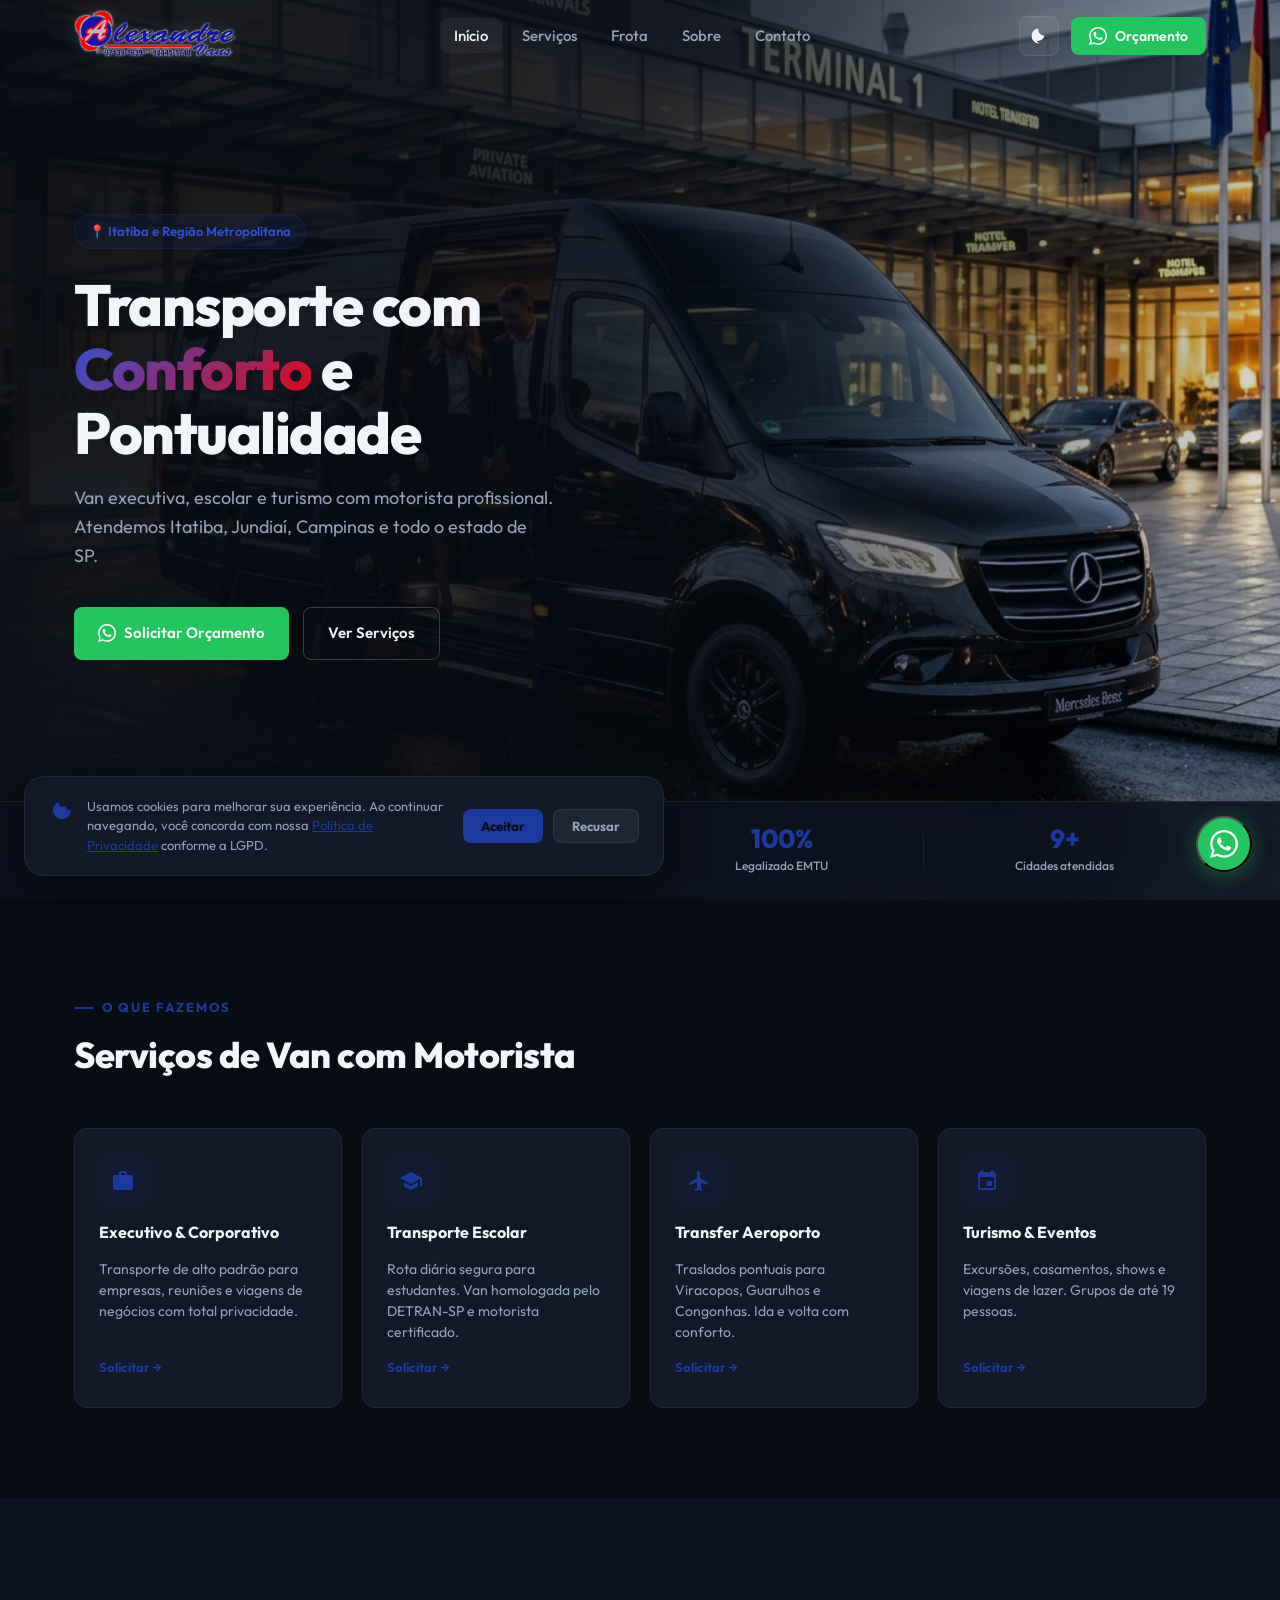
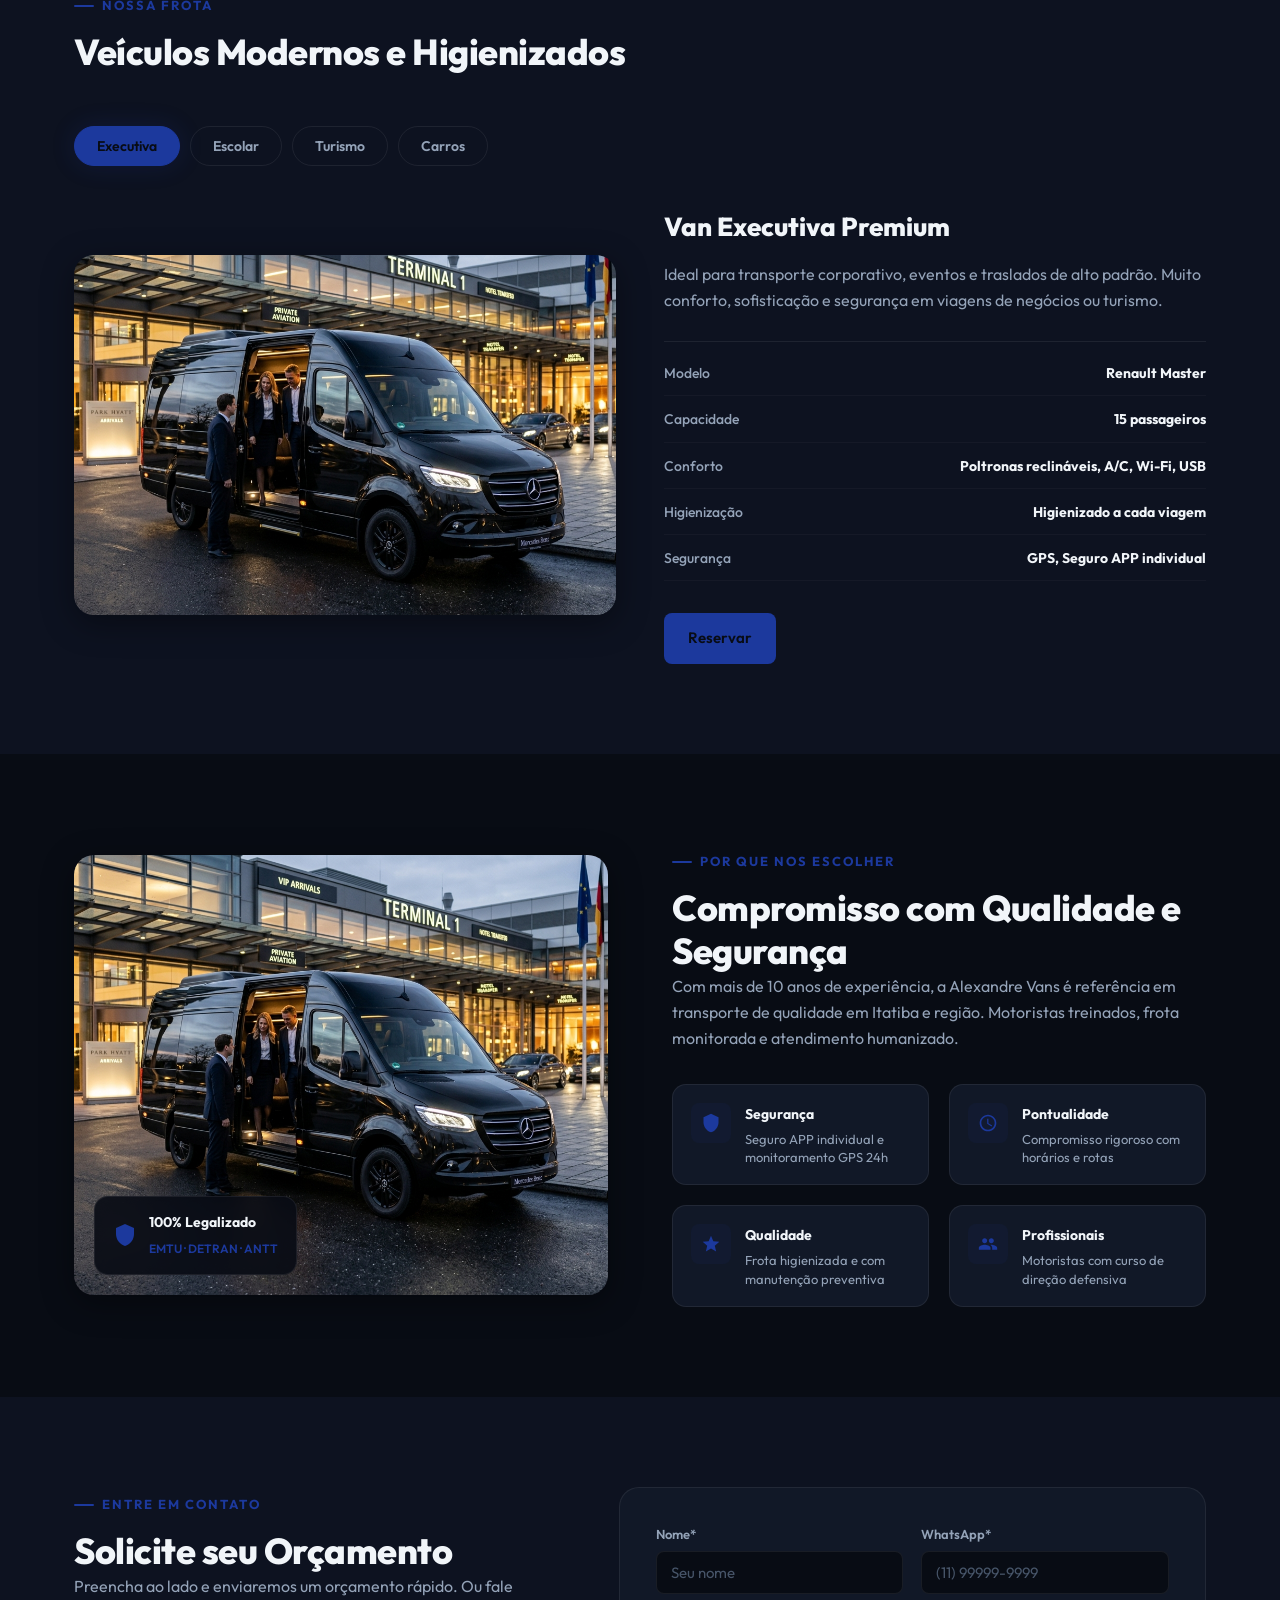
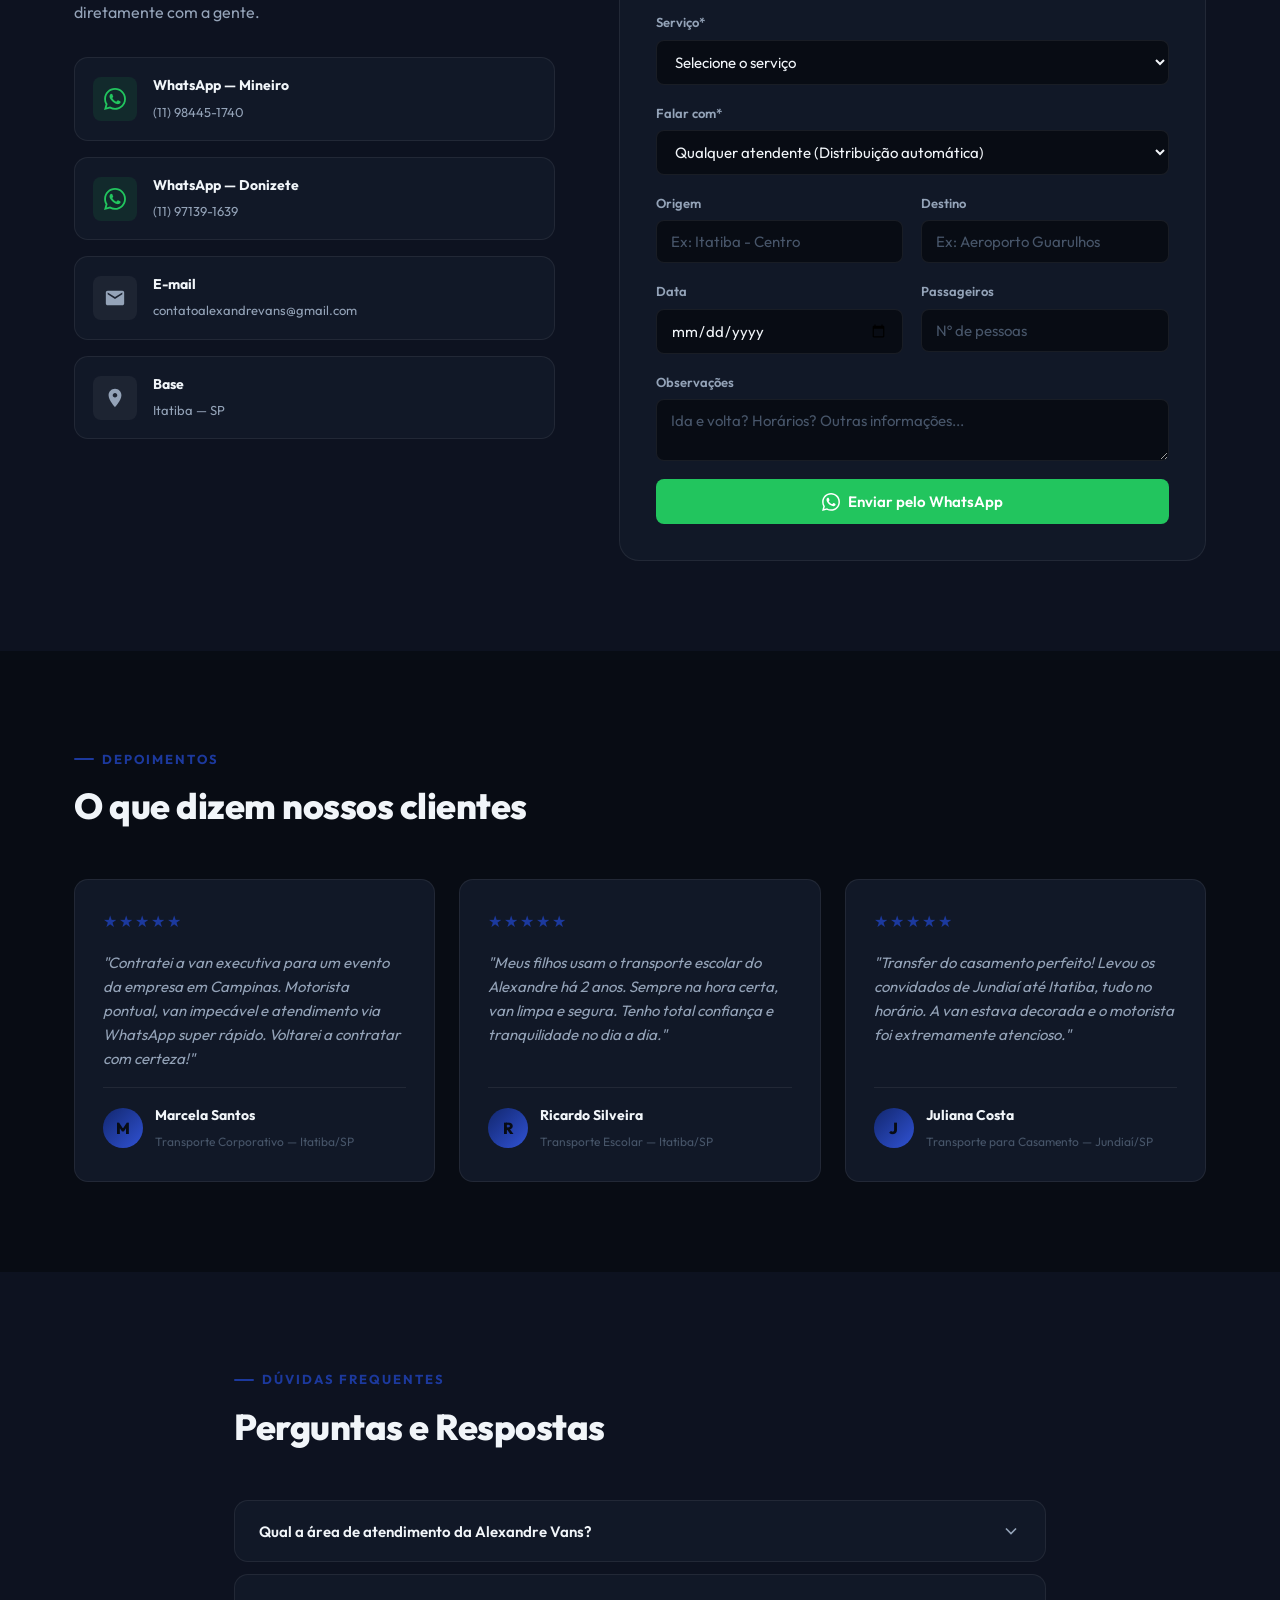
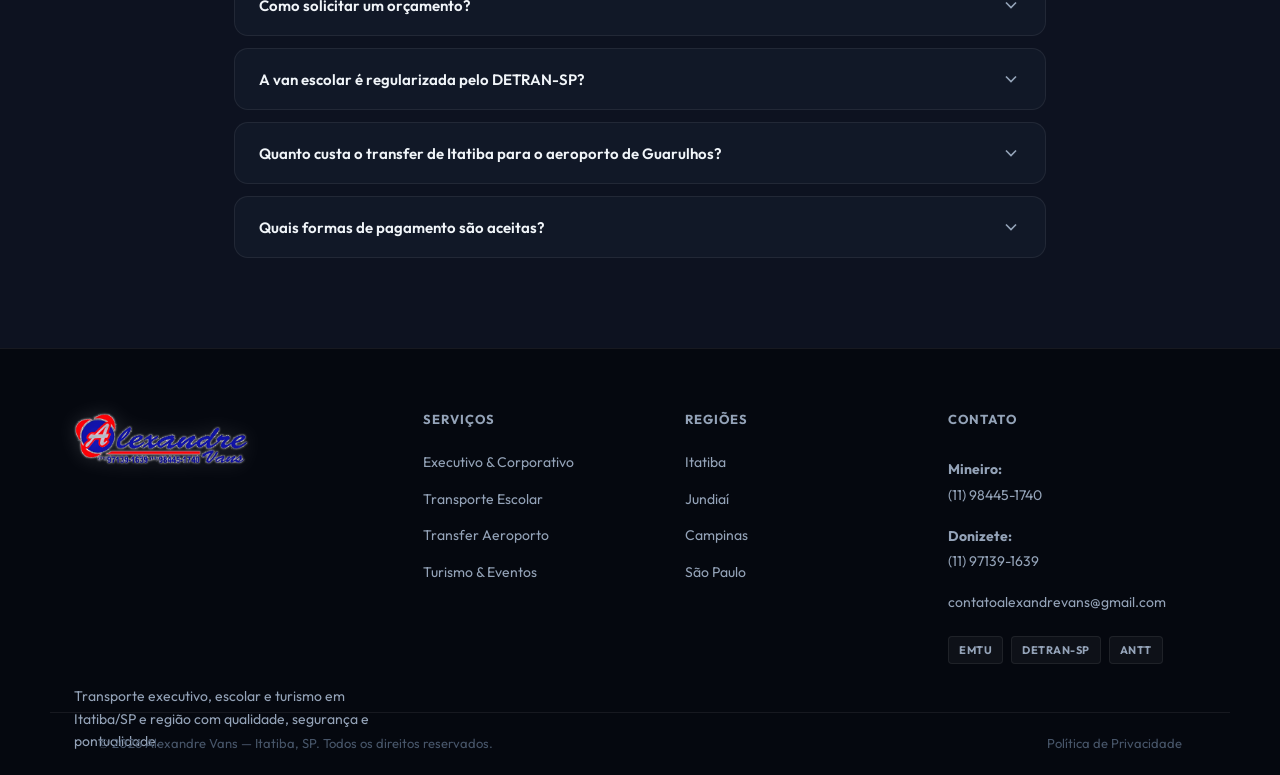
==== commit 04aa74f0: "feat: update fleet specifications and add new private cars tab" ====
--- a/index.html
+++ b/index.html
@@ -324,6 +324,7 @@
                     <button class="tab-btn active" data-target="executiva">Executiva</button>
                     <button class="tab-btn" data-target="escolar">Escolar</button>
                     <button class="tab-btn" data-target="turismo">Turismo</button>
+                    <button class="tab-btn" data-target="carros">Carros</button>
                 </div>
 
                 <div class="fleet-panels">
@@ -333,12 +334,13 @@
                         </div>
                         <div class="fleet-panel-info">
                             <h3>Van Executiva Premium</h3>
-                            <p>Ideal para transporte corporativo e traslados de alto padrão. Conforto e sofisticação em cada detalhe.</p>
+                            <p>Ideal para transporte corporativo, eventos e traslados de alto padrão. Muito conforto, sofisticação e segurança em viagens de negócios ou turismo.</p>
                             <ul class="fleet-specs">
-                                <li><span>Capacidade</span><strong>Até 19 passageiros</strong></li>
-                                <li><span>Conforto</span><strong>Poltronas reclináveis, A/C</strong></li>
-                                <li><span>Conectividade</span><strong>Wi-Fi, USB, Bluetooth</strong></li>
-                                <li><span>Segurança</span><strong>GPS, Seguro APP</strong></li>
+                                <li><span>Modelo</span><strong>Renault Master</strong></li>
+                                <li><span>Capacidade</span><strong>15 passageiros</strong></li>
+                                <li><span>Conforto</span><strong>Poltronas reclináveis, A/C, Wi-Fi, USB</strong></li>
+                                <li><span>Higienização</span><strong>Higienizado a cada viagem</strong></li>
+                                <li><span>Segurança</span><strong>GPS, Seguro APP individual</strong></li>
                             </ul>
                             <a href="#contato" class="btn btn-primary fleet-cta" data-fill-service="Executivo">Reservar</a>
                         </div>
@@ -349,12 +351,13 @@
                         </div>
                         <div class="fleet-panel-info">
                             <h3>Van Escolar Homologada</h3>
-                            <p>Transporte diário de alunos com total segurança. Vistoria semestral aprovada pelo DETRAN-SP.</p>
+                            <p>Transporte diário de alunos com total segurança, higienização rigorosa e vistoria semestral aprovada pelo DETRAN-SP.</p>
                             <ul class="fleet-specs">
-                                <li><span>Capacidade</span><strong>Até 20 alunos</strong></li>
+                                <li><span>Modelo</span><strong>Renault Master</strong></li>
+                                <li><span>Capacidade</span><strong>15 alunos</strong></li>
                                 <li><span>Regulamentação</span><strong>DETRAN-SP aprovado</strong></li>
-                                <li><span>Segurança</span><strong>Cinto individual, A/C</strong></li>
-                                <li><span>Motorista</span><strong>Certificado escolar</strong></li>
+                                <li><span>Segurança</span><strong>Cinto individual, A/C, Monitoramento</strong></li>
+                                <li><span>Higienização</span><strong>Higienizado a cada viagem</strong></li>
                             </ul>
                             <a href="#contato" class="btn btn-primary fleet-cta" data-fill-service="Escolar">Contratar Rota</a>
                         </div>
@@ -365,14 +368,49 @@
                         </div>
                         <div class="fleet-panel-info">
                             <h3>Van de Turismo e Lazer</h3>
-                            <p>Para excursões e viagens em família ou grupo. Porta-malas amplo e interior confortável.</p>
+                            <p>Ideal para excursões, casamentos, shows e viagens em família ou grupo. Amplo espaço interno e porta-malas estendido.</p>
                             <ul class="fleet-specs">
-                                <li><span>Capacidade</span><strong>Até 19 passageiros</strong></li>
+                                <li><span>Modelo</span><strong>Renault Master</strong></li>
+                                <li><span>Capacidade</span><strong>15 passageiros</strong></li>
+                                <li><span>Conforto</span><strong>Poltronas reclináveis, A/C, Wi-Fi, USB</strong></li>
+                                <li><span>Higienização</span><strong>Higienizado a cada viagem</strong></li>
                                 <li><span>Bagagem</span><strong>Porta-malas estendido</strong></li>
-                                <li><span>Conforto</span><strong>Bancos reclináveis</strong></li>
-                                <li><span>Rota</span><strong>Rodovias interestaduais</strong></li>
                             </ul>
                             <a href="#contato" class="btn btn-primary fleet-cta" data-fill-service="Turismo">Orçar Viagem</a>
+                        </div>
+                    </div>
+                    <div class="fleet-panel" id="fleet-carros">
+                        <div class="car-card">
+                            <div class="fleet-panel-img">
+                                <img src="images/fiat_doblo.png" alt="Fiat Doblô Alexandre Vans" loading="lazy">
+                            </div>
+                            <div class="fleet-panel-info">
+                                <h3>Fiat Doblô</h3>
+                                <p>Ideal para viagens com menos pessoas, famílias ou traslados rápidos com conforto e excelente espaço interno.</p>
+                                <ul class="fleet-specs">
+                                    <li><span>Modelo</span><strong>Fiat Doblô</strong></li>
+                                    <li><span>Capacidade</span><strong>7 lugares (6 passageiros)</strong></li>
+                                    <li><span>Conforto</span><strong>Ar Condicionado, Espaço amplo</strong></li>
+                                    <li><span>Higienização</span><strong>Higienizado a cada viagem</strong></li>
+                                </ul>
+                                <a href="#contato" class="btn btn-primary fleet-cta" data-fill-service="Viagem (Doblô)">Reservar Doblô</a>
+                            </div>
+                        </div>
+                        <div class="car-card">
+                            <div class="fleet-panel-img">
+                                <img src="images/chevrolet_onix.png" alt="Chevrolet Onix Alexandre Vans" loading="lazy">
+                            </div>
+                            <div class="fleet-panel-info">
+                                <h3>Chevrolet Onix</h3>
+                                <p>Perfeito para viagens individuais, casais ou pequenos traslados com total agilidade, conforto e economia.</p>
+                                <ul class="fleet-specs">
+                                    <li><span>Modelo</span><strong>Chevrolet Onix</strong></li>
+                                    <li><span>Capacidade</span><strong>5 lugares (4 passageiros)</strong></li>
+                                    <li><span>Conforto</span><strong>Ar Condicionado, Direção elétrica</strong></li>
+                                    <li><span>Higienização</span><strong>Higienizado a cada viagem</strong></li>
+                                </ul>
+                                <a href="#contato" class="btn btn-primary fleet-cta" data-fill-service="Viagem (Onix)">Reservar Onix</a>
+                            </div>
                         </div>
                     </div>
                 </div>
--- a/style.css
+++ b/style.css
@@ -577,6 +577,31 @@
 .fleet-specs span { color: var(--text-muted); font-weight: 500; }
 .fleet-specs strong { color: var(--text); font-weight: 700; }
 
+.car-card {
+    background: var(--bg-card);
+    border: 1px solid var(--border);
+    border-radius: var(--radius-lg);
+    padding: 28px 24px;
+    display: flex;
+    flex-direction: column;
+    gap: 20px;
+    transition: var(--transition);
+}
+.car-card:hover {
+    border-color: var(--border-hover);
+    transform: translateY(-6px);
+    box-shadow: var(--shadow);
+}
+.car-card .fleet-panel-img img {
+    height: 240px;
+}
+.car-card .fleet-panel-info {
+    margin-top: 10px;
+}
+.car-card .fleet-panel-info h3 {
+    font-size: 22px;
+}
+
 /* ==========================================================================
    ABOUT / DIFFERENTIALS
    ========================================================================== */
@@ -1026,6 +1051,7 @@
     .fleet-panel-img { order: 1; }
     .fleet-panel-info { order: 2; }
     .fleet-panel-img img { height: 280px; }
+    .car-card .fleet-panel-img img { height: 200px; }
     .about-container { grid-template-columns: 1fr; }
     .contact-container { grid-template-columns: 1fr; gap: 40px; }
 }
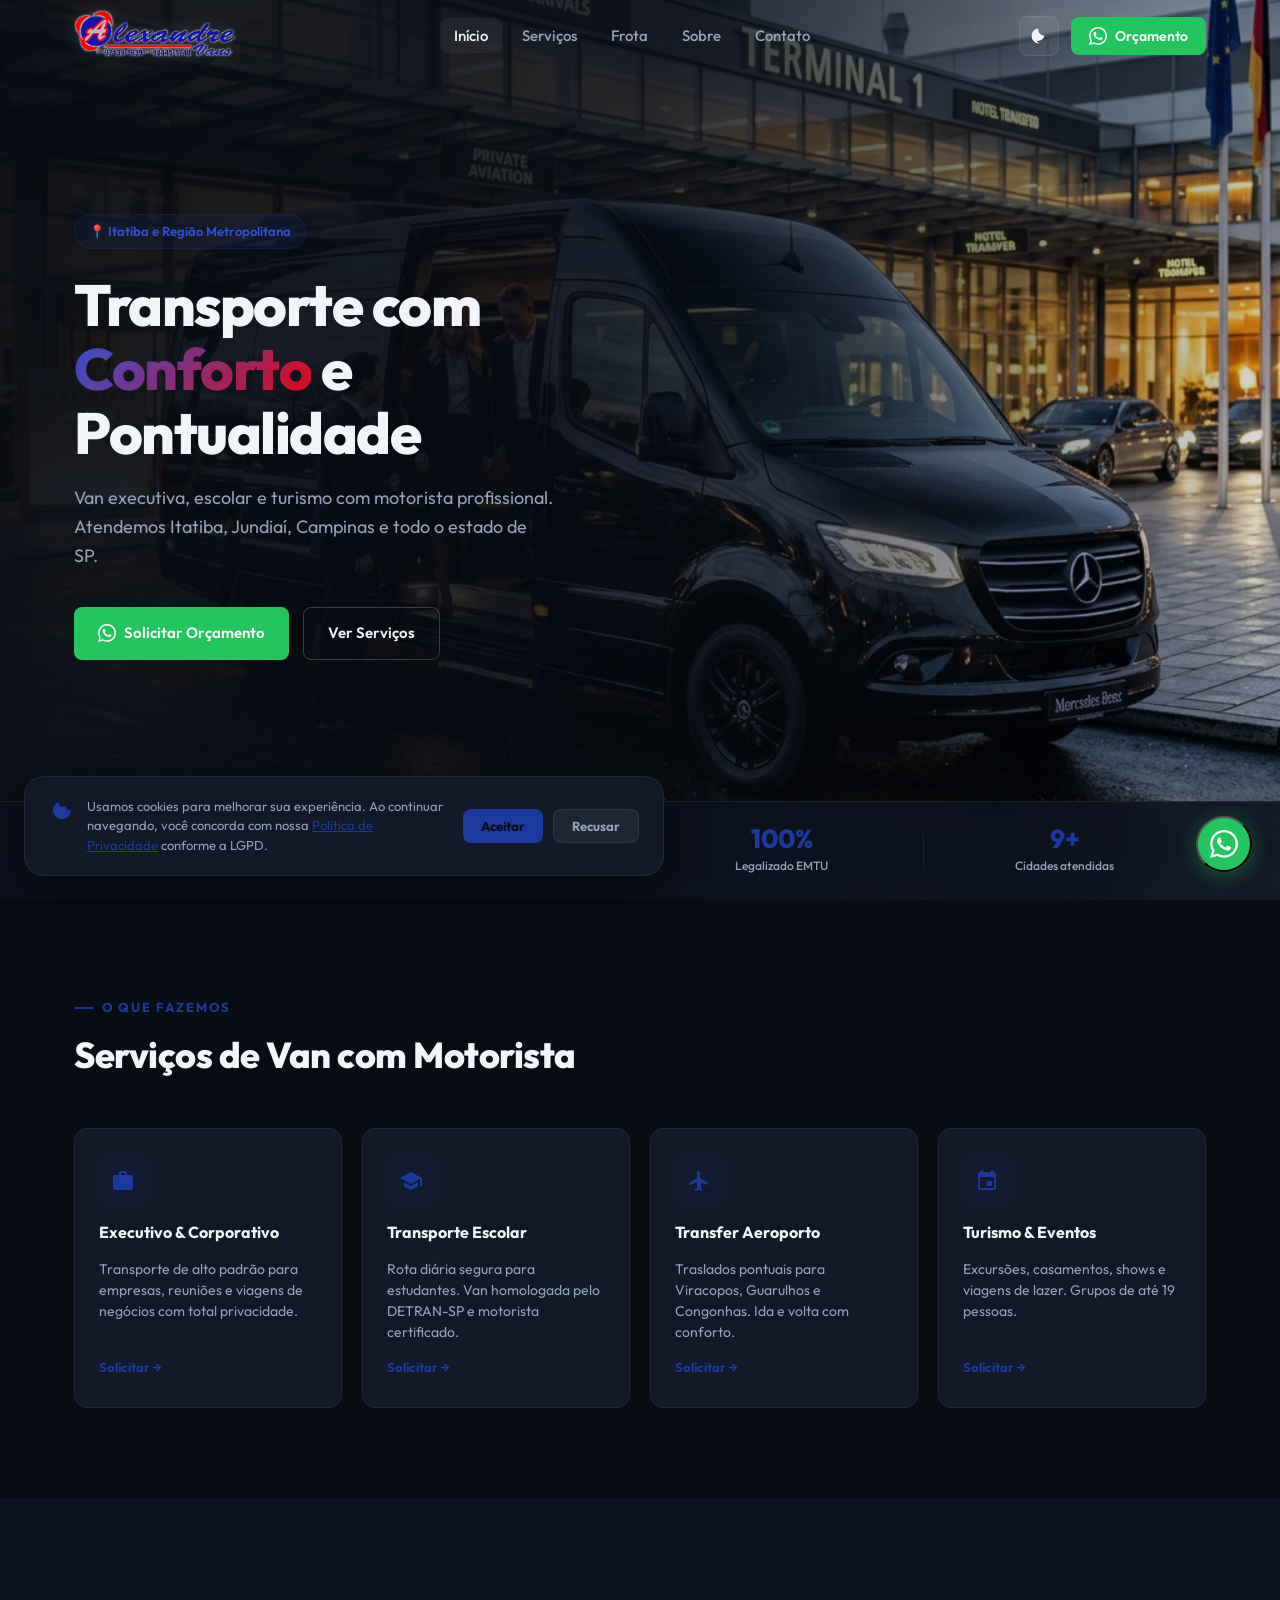
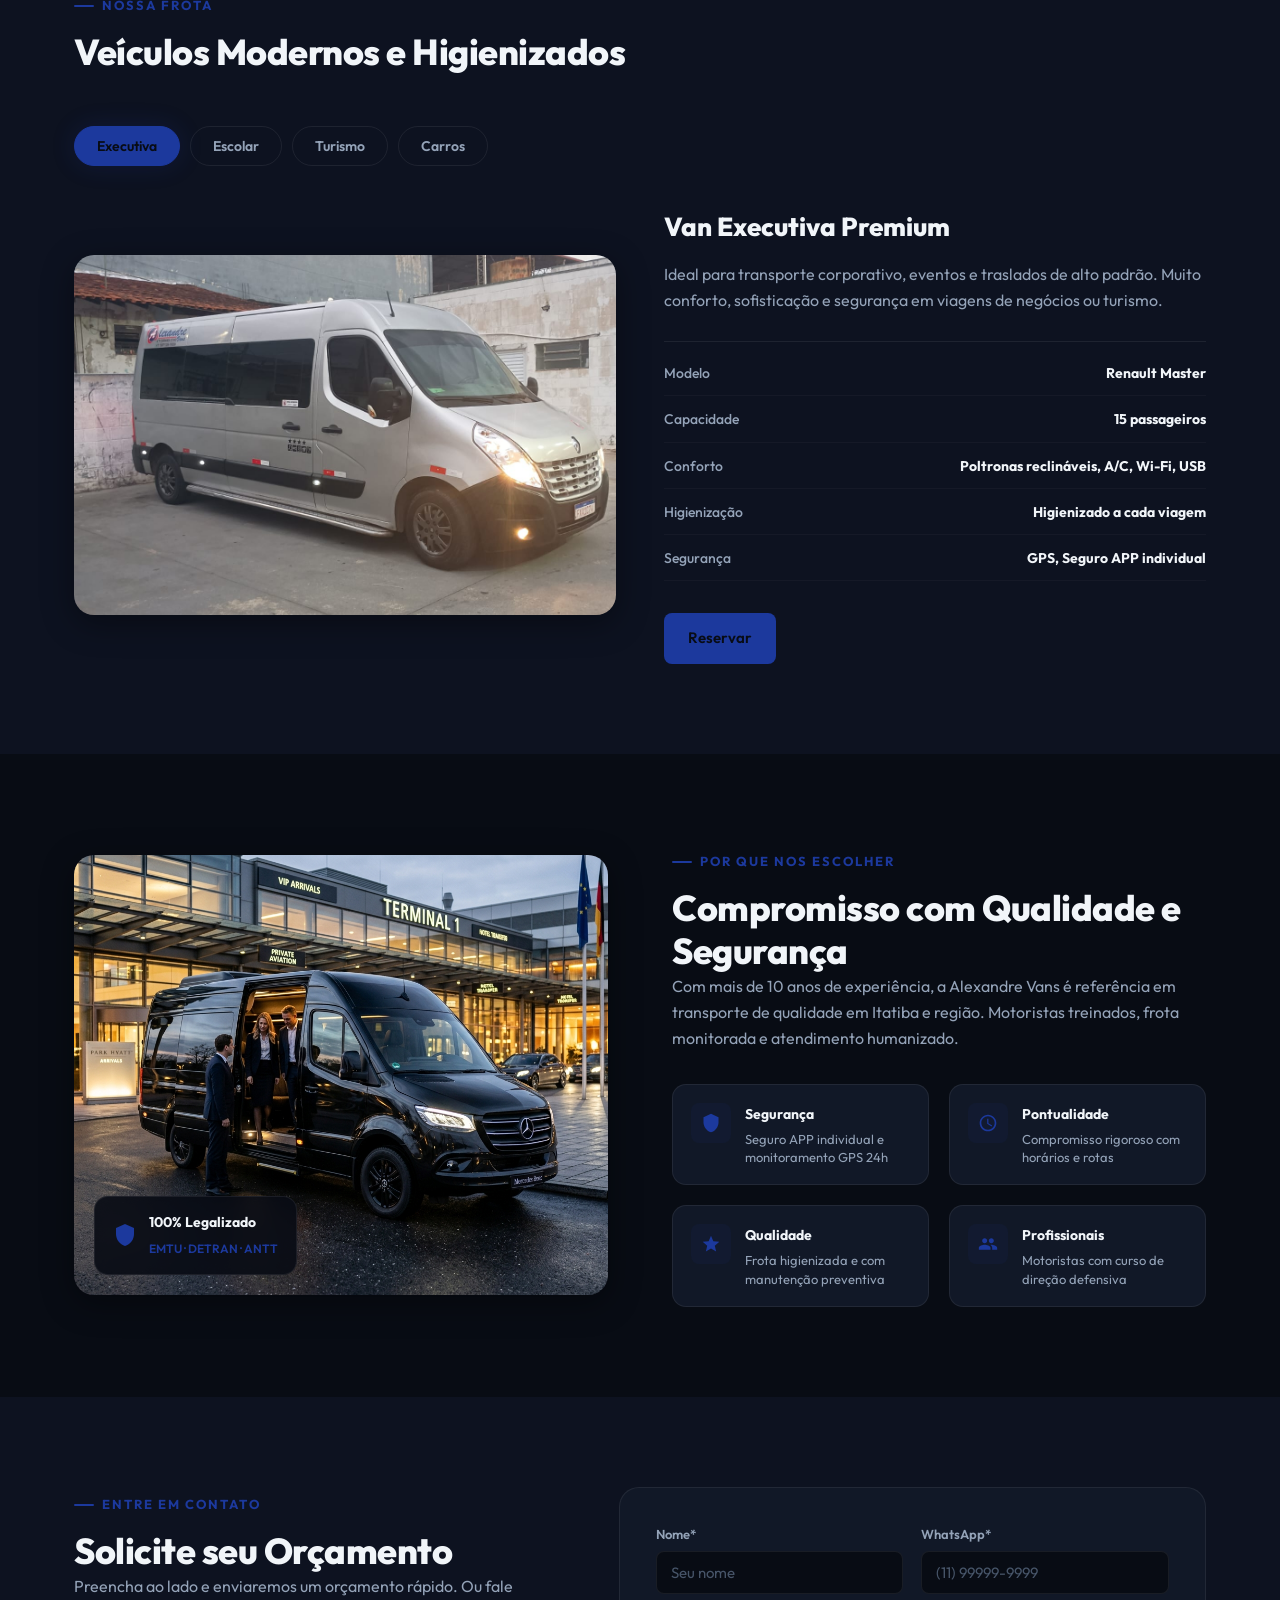
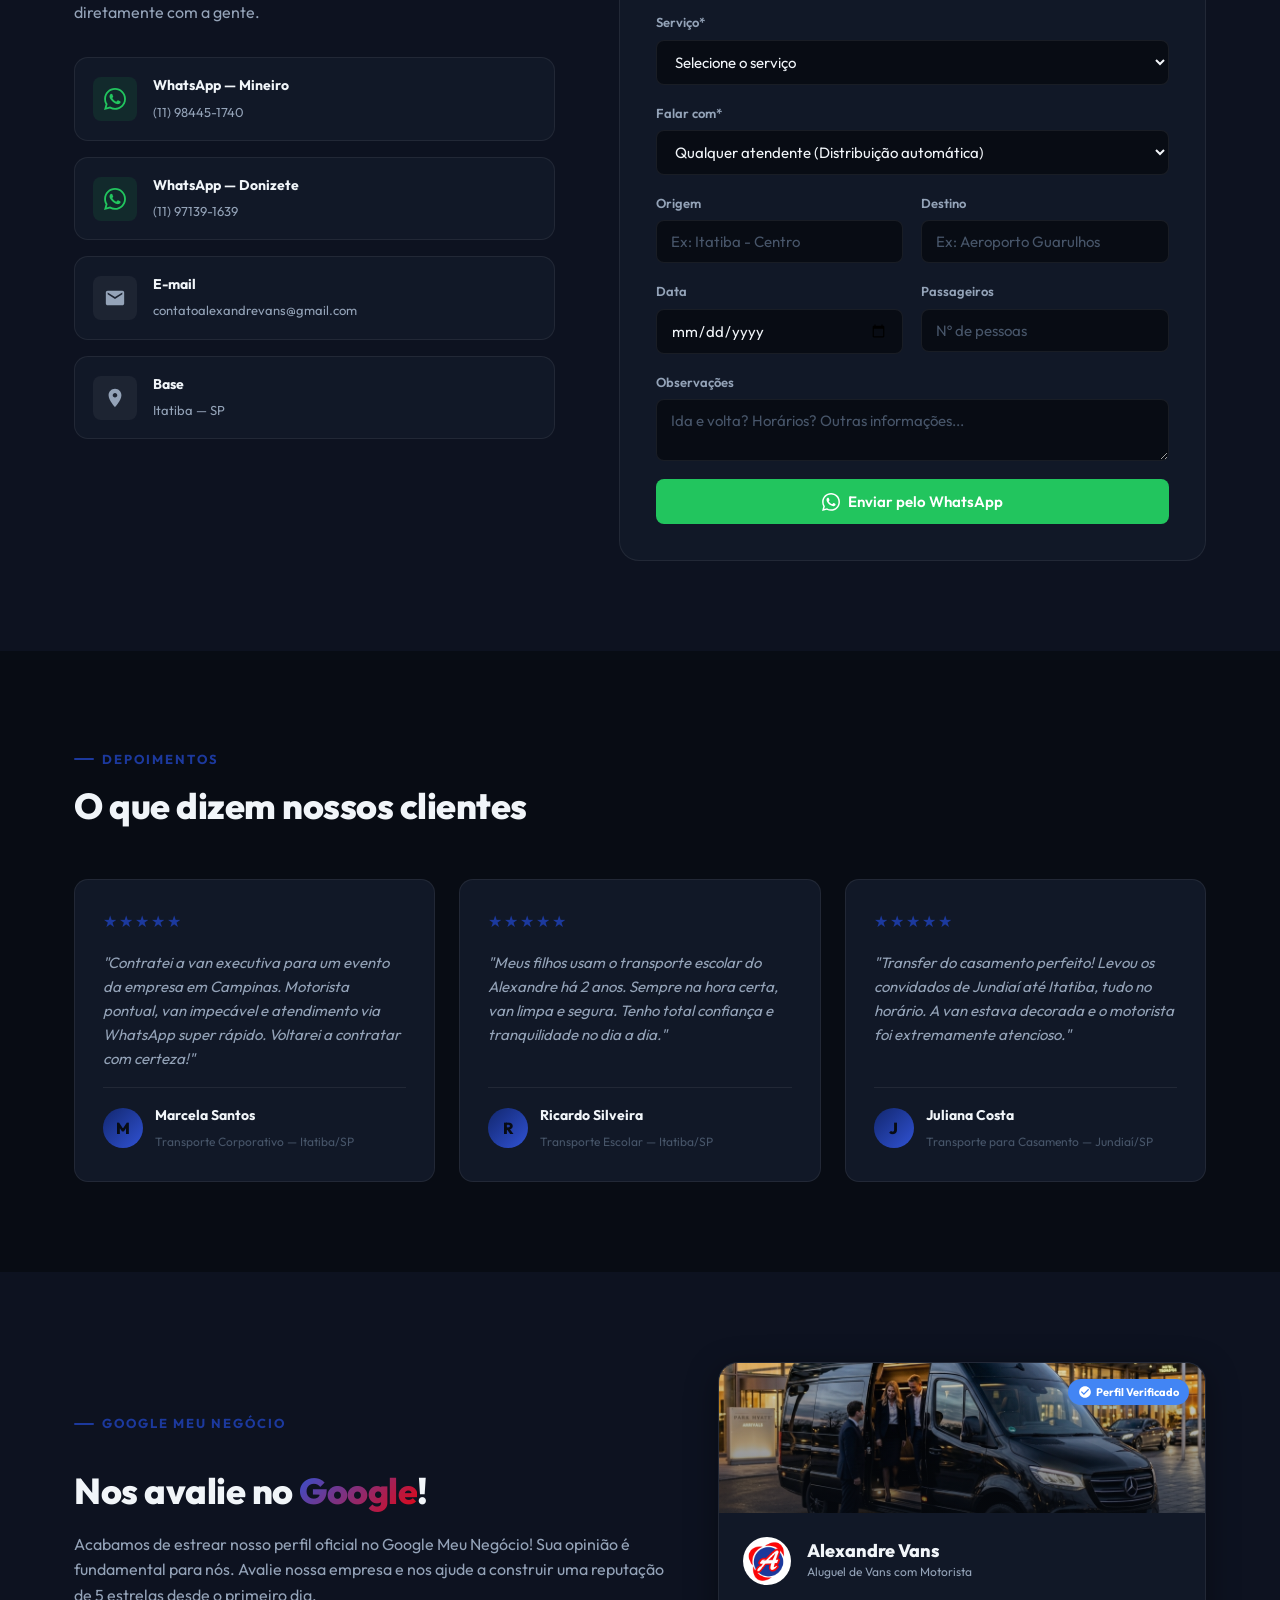
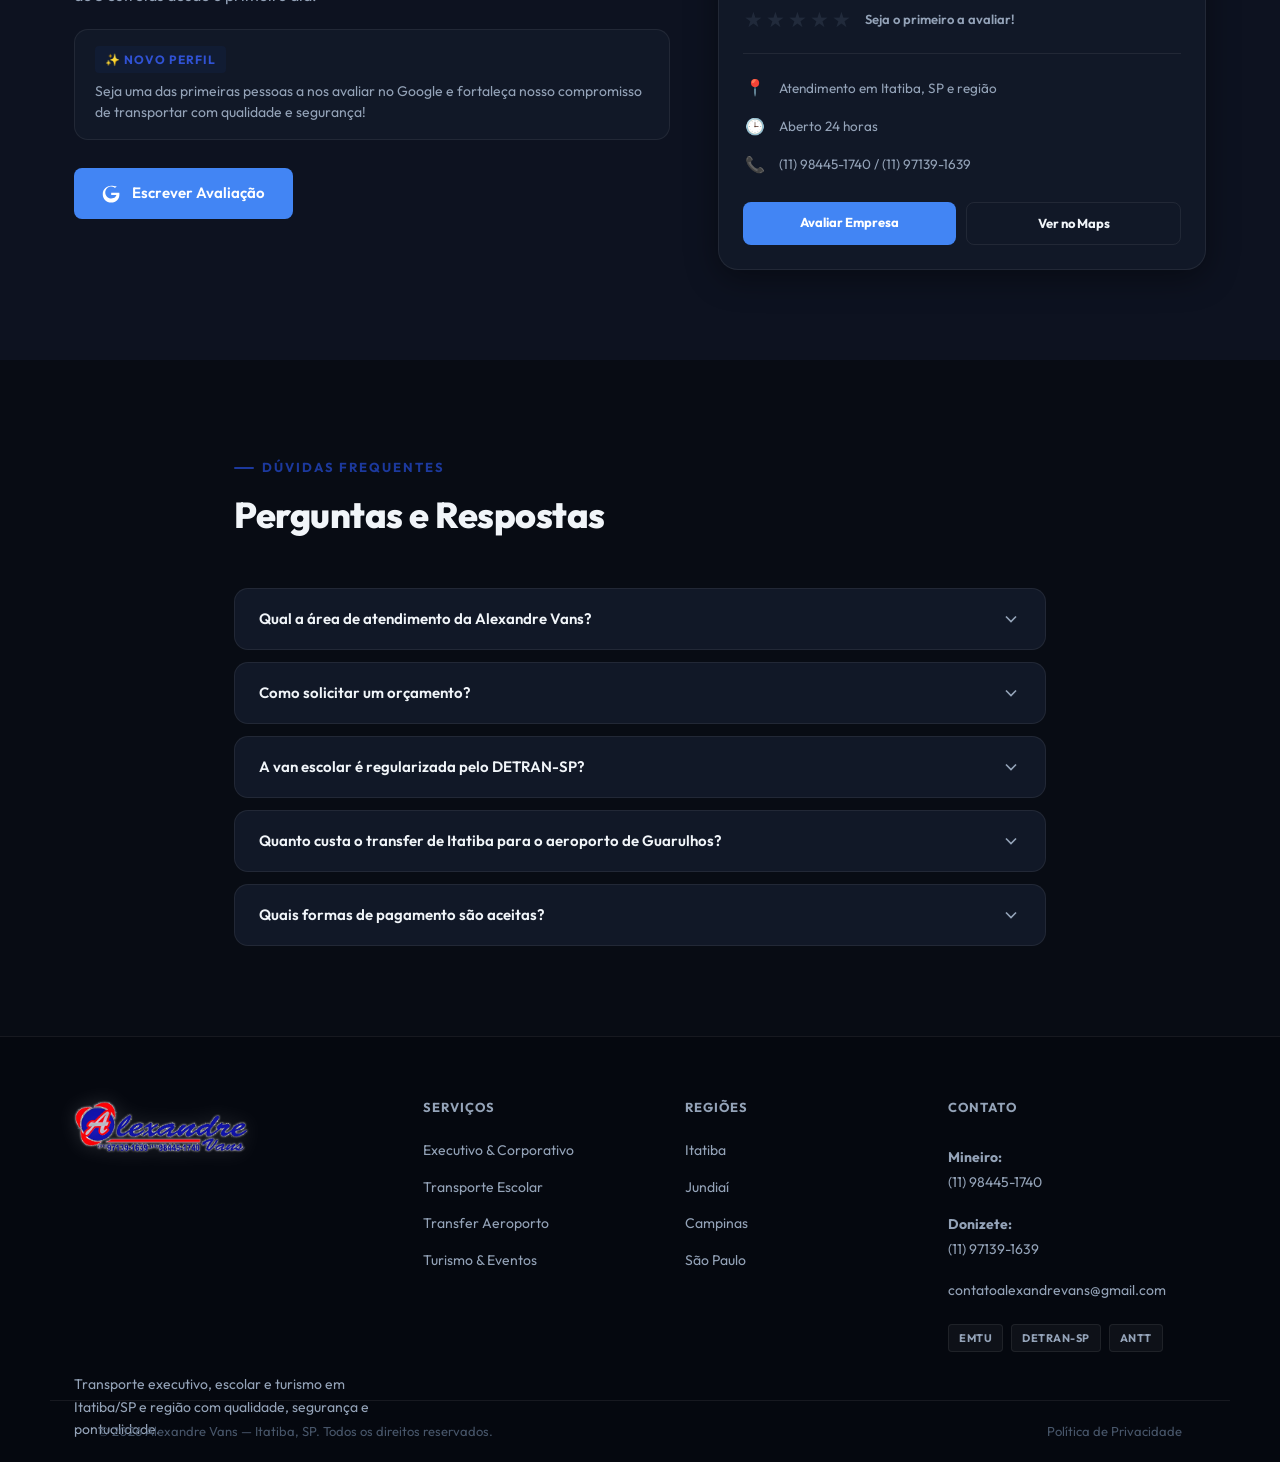
==== commit a13e69f8: "feat: add Google My Business review section, short redirect aliases, and update fleet showcase image" ====
--- a/index.html
+++ b/index.html
@@ -330,7 +330,7 @@
                 <div class="fleet-panels">
                     <div class="fleet-panel active" id="fleet-executiva">
                         <div class="fleet-panel-img">
-                            <img src="images/van_executiva.png" alt="Van Executiva Premium Alexandre Vans" loading="lazy">
+                            <img src="images/executivo_6.jpeg" alt="Van Executiva Premium Alexandre Vans" loading="lazy">
                         </div>
                         <div class="fleet-panel-info">
                             <h3>Van Executiva Premium</h3>
@@ -347,7 +347,7 @@
                     </div>
                     <div class="fleet-panel" id="fleet-escolar">
                         <div class="fleet-panel-img">
-                            <img src="images/van_escolar.png" alt="Van Escolar Alexandre Vans Itatiba" loading="lazy">
+                            <img src="images/escolar_3.jpeg" alt="Van Escolar Alexandre Vans Itatiba" loading="lazy">
                         </div>
                         <div class="fleet-panel-info">
                             <h3>Van Escolar Homologada</h3>
@@ -382,7 +382,7 @@
                     <div class="fleet-panel" id="fleet-carros">
                         <div class="car-card">
                             <div class="fleet-panel-img">
-                                <img src="images/fiat_doblo.png" alt="Fiat Doblô Alexandre Vans" loading="lazy">
+                                <img src="images/doblo.jpeg" alt="Fiat Doblô Alexandre Vans" loading="lazy">
                             </div>
                             <div class="fleet-panel-info">
                                 <h3>Fiat Doblô</h3>
@@ -398,7 +398,7 @@
                         </div>
                         <div class="car-card">
                             <div class="fleet-panel-img">
-                                <img src="images/chevrolet_onix.png" alt="Chevrolet Onix Alexandre Vans" loading="lazy">
+                                <img src="images/onix.jpeg" alt="Chevrolet Onix Alexandre Vans" loading="lazy">
                             </div>
                             <div class="fleet-panel-info">
                                 <h3>Chevrolet Onix</h3>
@@ -639,8 +639,90 @@
             </div>
         </section>
 
+        <!-- Google Business & Reviews -->
+        <section id="google-avaliacao" class="section-padding section-alt">
+            <div class="container">
+                <div class="google-grid">
+                    <div class="google-content reveal">
+                        <span class="section-tag">Google Meu Negócio</span>
+                        <h2 class="section-title">Nos avalie no <span class="highlight">Google</span>!</h2>
+                        <p class="google-text">
+                            Acabamos de estrear nosso perfil oficial no Google Meu Negócio! Sua opinião é fundamental para nós. Avalie nossa empresa e nos ajude a construir uma reputação de 5 estrelas desde o primeiro dia.
+                        </p>
+                        <div class="google-review-intro-box">
+                            <span class="intro-badge">✨ Novo Perfil</span>
+                            <span class="intro-desc">Seja uma das primeiras pessoas a nos avaliar no Google e fortaleça nosso compromisso de transportar com qualidade e segurança!</span>
+                        </div>
+                        <div class="google-actions">
+                            <a href="https://g.page/r/CdnsbNpbJU5EEAE/review" target="_blank" rel="noopener" class="btn btn-google">
+                                <svg class="google-icon" viewBox="0 0 24 24" fill="currentColor" style="width:18px; height:18px; margin-right:4px;">
+                                    <path d="M12.24 10.285V13.4h6.887c-.275 1.565-1.88 4.604-6.887 4.604-4.33 0-7.866-3.577-7.866-8s3.536-8 7.866-8c2.46 0 4.105 1.025 5.047 1.926l2.427-2.334C17.955 2.192 15.34 1 12.24 1 5.92 1 1 5.92 1 12.24s4.92 11.24 11.24 11.24c6.6 0 11-4.64 11-11.24 0-.756-.08-1.333-.18-1.955H12.24z"/>
+                                </svg>
+                                Escrever Avaliação
+                            </a>
+                        </div>
+                    </div>
+                    
+                    <div class="google-profile-card reveal" style="--delay: 0.1s">
+                        <div class="card-cover" style="background-image: url('images/van_executiva.png');">
+                            <span class="card-badge-verified">
+                                <svg class="badge-icon" viewBox="0 0 24 24" fill="currentColor">
+                                    <path d="M12 2C6.5 2 2 6.5 2 12s4.5 10 10 10 10-4.5 10-10S17.5 2 12 2zm-2 15l-5-5 1.41-1.41L10 14.17l7.59-7.59L19 8l-9 9z"/>
+                                </svg>
+                                Perfil Verificado
+                            </span>
+                        </div>
+                        <div class="card-body">
+                            <div class="card-header-info">
+                                <img src="images/favicon.png" alt="Logo Alexandre Vans" class="card-avatar">
+                                <div class="card-title-block">
+                                    <h3 class="card-title">Alexandre Vans</h3>
+                                    <span class="card-category">Aluguel de Vans com Motorista</span>
+                                </div>
+                            </div>
+                            
+                            <div class="card-rating-block">
+                                <div class="animate-stars">
+                                    <span class="star" style="--i: 1;">&#9733;</span>
+                                    <span class="star" style="--i: 2;">&#9733;</span>
+                                    <span class="star" style="--i: 3;">&#9733;</span>
+                                    <span class="star" style="--i: 4;">&#9733;</span>
+                                    <span class="star" style="--i: 5;">&#9733;</span>
+                                </div>
+                                <span class="card-review-count">Seja o primeiro a avaliar!</span>
+                            </div>
+
+                            <div class="card-details">
+                                <div class="detail-item">
+                                    <span class="detail-icon">📍</span>
+                                    <span class="detail-text">Atendimento em Itatiba, SP e região</span>
+                                </div>
+                                <div class="detail-item">
+                                    <span class="detail-icon">🕒</span>
+                                    <span class="detail-text">Aberto 24 horas</span>
+                                </div>
+                                <div class="detail-item">
+                                    <span class="detail-icon">📞</span>
+                                    <span class="detail-text">(11) 98445-1740 / (11) 97139-1639</span>
+                                </div>
+                            </div>
+
+                            <div class="card-footer-actions">
+                                <a href="https://g.page/r/CdnsbNpbJU5EEAE/review" target="_blank" rel="noopener" class="card-btn-primary">
+                                    Avaliar Empresa
+                                </a>
+                                <a href="https://www.google.com/maps/place/Alexandre+Vans/@-23.0956007,-46.928337,11z/data=!4m7!3m6!1s0x2b05126b2391016d:0x444e255bda6cecd9!8m2!3d-23.0956007!4d-46.928337!10e1!16s%2Fg%2F11zg1z308t" target="_blank" rel="noopener" class="card-btn-secondary">
+                                    Ver no Maps
+                                </a>
+                            </div>
+                        </div>
+                    </div>
+                </div>
+            </div>
+        </section>
+
         <!-- FAQ -->
-        <section id="faq" class="section-padding section-alt">
+        <section id="faq" class="section-padding">
             <div class="container faq-container">
                 <div class="section-header reveal">
                     <span class="section-tag">Dúvidas Frequentes</span>
--- a/style.css
+++ b/style.css
@@ -1399,3 +1399,268 @@
     width: 100%;
 }
 
+/* ==========================================================================
+   GOOGLE MY BUSINESS & REVIEWS SECTION
+   ========================================================================== */
+.google-grid {
+    display: grid;
+    grid-template-columns: 1.1fr 0.9fr;
+    gap: 48px;
+    align-items: center;
+}
+.google-content {
+    display: flex;
+    flex-direction: column;
+    gap: 20px;
+}
+.google-text {
+    color: var(--text-muted);
+    font-size: 16px;
+    line-height: 1.6;
+}
+.google-review-intro-box {
+    background: var(--bg-card);
+    border: 1px solid var(--border);
+    border-radius: var(--radius-md);
+    padding: 16px 20px;
+    display: flex;
+    flex-direction: column;
+    gap: 8px;
+    margin-bottom: 8px;
+    transition: var(--transition);
+}
+.google-review-intro-box:hover {
+    border-color: var(--border-hover);
+    box-shadow: var(--shadow);
+}
+.intro-badge {
+    background: rgba(28, 57, 157, 0.1);
+    color: var(--primary-light);
+    font-size: 12px;
+    font-weight: 700;
+    text-transform: uppercase;
+    letter-spacing: 1px;
+    padding: 4px 10px;
+    border-radius: 4px;
+    align-self: flex-start;
+}
+[data-theme="light"] .intro-badge {
+    background: rgba(28, 57, 157, 0.06);
+}
+.intro-desc {
+    font-size: 14px;
+    color: var(--text-muted);
+    line-height: 1.5;
+}
+.google-actions {
+    display: flex;
+    gap: 14px;
+    flex-wrap: wrap;
+}
+.btn-google {
+    background: #4285F4;
+    color: #fff;
+    padding: 13px 28px;
+    font-size: 15px;
+}
+.btn-google:hover {
+    background: #357ae8;
+    transform: translateY(-2px);
+    box-shadow: 0 6px 20px rgba(66, 133, 244, 0.3);
+}
+
+/* Google Profile Mockup Card */
+.google-profile-card {
+    background: var(--bg-card);
+    border: 1px solid var(--border);
+    border-radius: var(--radius-lg);
+    overflow: hidden;
+    box-shadow: var(--shadow);
+    transition: var(--transition);
+}
+.google-profile-card:hover {
+    border-color: var(--border-hover);
+    transform: translateY(-4px);
+    box-shadow: 0 12px 40px rgba(0, 0, 0, 0.5);
+}
+[data-theme="light"] .google-profile-card:hover {
+    box-shadow: 0 12px 40px rgba(15, 23, 42, 0.1);
+}
+.card-cover {
+    height: 150px;
+    background-size: cover;
+    background-position: center;
+    position: relative;
+}
+.card-cover::before {
+    content: '';
+    position: absolute;
+    inset: 0;
+    background: linear-gradient(to bottom, rgba(8,12,20,0.1), rgba(8,12,20,0.6));
+}
+[data-theme="light"] .card-cover::before {
+    background: linear-gradient(to bottom, rgba(255,255,255,0.1), rgba(255,255,255,0.4));
+}
+.card-badge-verified {
+    position: absolute;
+    top: 16px;
+    right: 16px;
+    background: #4285F4;
+    color: #fff;
+    font-size: 11px;
+    font-weight: 700;
+    padding: 4px 10px;
+    border-radius: 50px;
+    display: flex;
+    align-items: center;
+    gap: 4px;
+    box-shadow: 0 4px 10px rgba(66,134,244,0.3);
+}
+.badge-icon {
+    width: 14px;
+    height: 14px;
+}
+.card-body {
+    padding: 24px;
+}
+.card-header-info {
+    display: flex;
+    align-items: center;
+    gap: 16px;
+    margin-bottom: 16px;
+}
+.card-avatar {
+    width: 48px;
+    height: 48px;
+    border-radius: 50%;
+    border: 2px solid var(--border);
+    object-fit: cover;
+    background: #fff;
+}
+.card-title-block {
+    display: flex;
+    flex-direction: column;
+}
+.card-title {
+    font-size: 18px;
+    font-weight: 800;
+    color: var(--text);
+    line-height: 1.2;
+}
+.card-category {
+    font-size: 12px;
+    color: var(--text-muted);
+}
+.card-rating-block {
+    display: flex;
+    align-items: center;
+    gap: 12px;
+    margin-bottom: 20px;
+    border-bottom: 1px solid var(--border);
+    padding-bottom: 16px;
+}
+.animate-stars {
+    display: flex;
+}
+.animate-stars .star {
+    color: var(--text-faint);
+    opacity: 0.3;
+    font-size: 22px;
+    margin-right: 2px;
+    transform: scale(0.95);
+    display: inline-block;
+}
+.reveal.visible .animate-stars .star {
+    animation: starLightUp 2.8s infinite ease-in-out;
+    animation-delay: calc(var(--i) * 0.16s);
+}
+@keyframes starLightUp {
+    0%, 12% {
+        opacity: 0.3;
+        color: var(--text-faint);
+        transform: scale(0.95);
+    }
+    35%, 80% {
+        opacity: 1;
+        color: var(--star-color);
+        transform: scale(1.15);
+        text-shadow: 0 0 8px rgba(245, 158, 11, 0.4);
+    }
+    100% {
+        opacity: 0.3;
+        color: var(--text-faint);
+        transform: scale(0.95);
+    }
+}
+.card-review-count {
+    font-size: 13px;
+    color: var(--text-muted);
+    font-weight: 600;
+}
+.card-details {
+    display: flex;
+    flex-direction: column;
+    gap: 12px;
+    margin-bottom: 24px;
+}
+.detail-item {
+    display: flex;
+    align-items: center;
+    gap: 12px;
+}
+.detail-icon {
+    font-size: 16px;
+    width: 24px;
+    text-align: center;
+}
+.detail-text {
+    font-size: 13.5px;
+    color: var(--text-muted);
+}
+.card-footer-actions {
+    display: flex;
+    gap: 10px;
+}
+.card-btn-primary, .card-btn-secondary {
+    flex: 1;
+    text-align: center;
+    padding: 10px 16px;
+    border-radius: var(--radius-sm);
+    font-size: 13px;
+    font-weight: 700;
+    transition: var(--transition);
+}
+.card-btn-primary {
+    background: #4285F4;
+    color: #fff;
+}
+.card-btn-primary:hover {
+    background: #357ae8;
+    transform: translateY(-1px);
+    box-shadow: 0 4px 12px rgba(66,133,244,0.25);
+}
+.card-btn-secondary {
+    border: 1px solid var(--border);
+    color: var(--text);
+    background: transparent;
+}
+.card-btn-secondary:hover {
+    border-color: var(--border-hover);
+    background: rgba(255, 255, 255, 0.04);
+    transform: translateY(-1px);
+}
+[data-theme="light"] .card-btn-secondary:hover {
+    background: rgba(0, 0, 0, 0.02);
+}
+@media (max-width: 900px) {
+    .google-grid {
+        grid-template-columns: 1fr;
+        gap: 32px;
+    }
+    .google-actions .btn {
+        width: 100%;
+        justify-content: center;
+    }
+}
+
+
